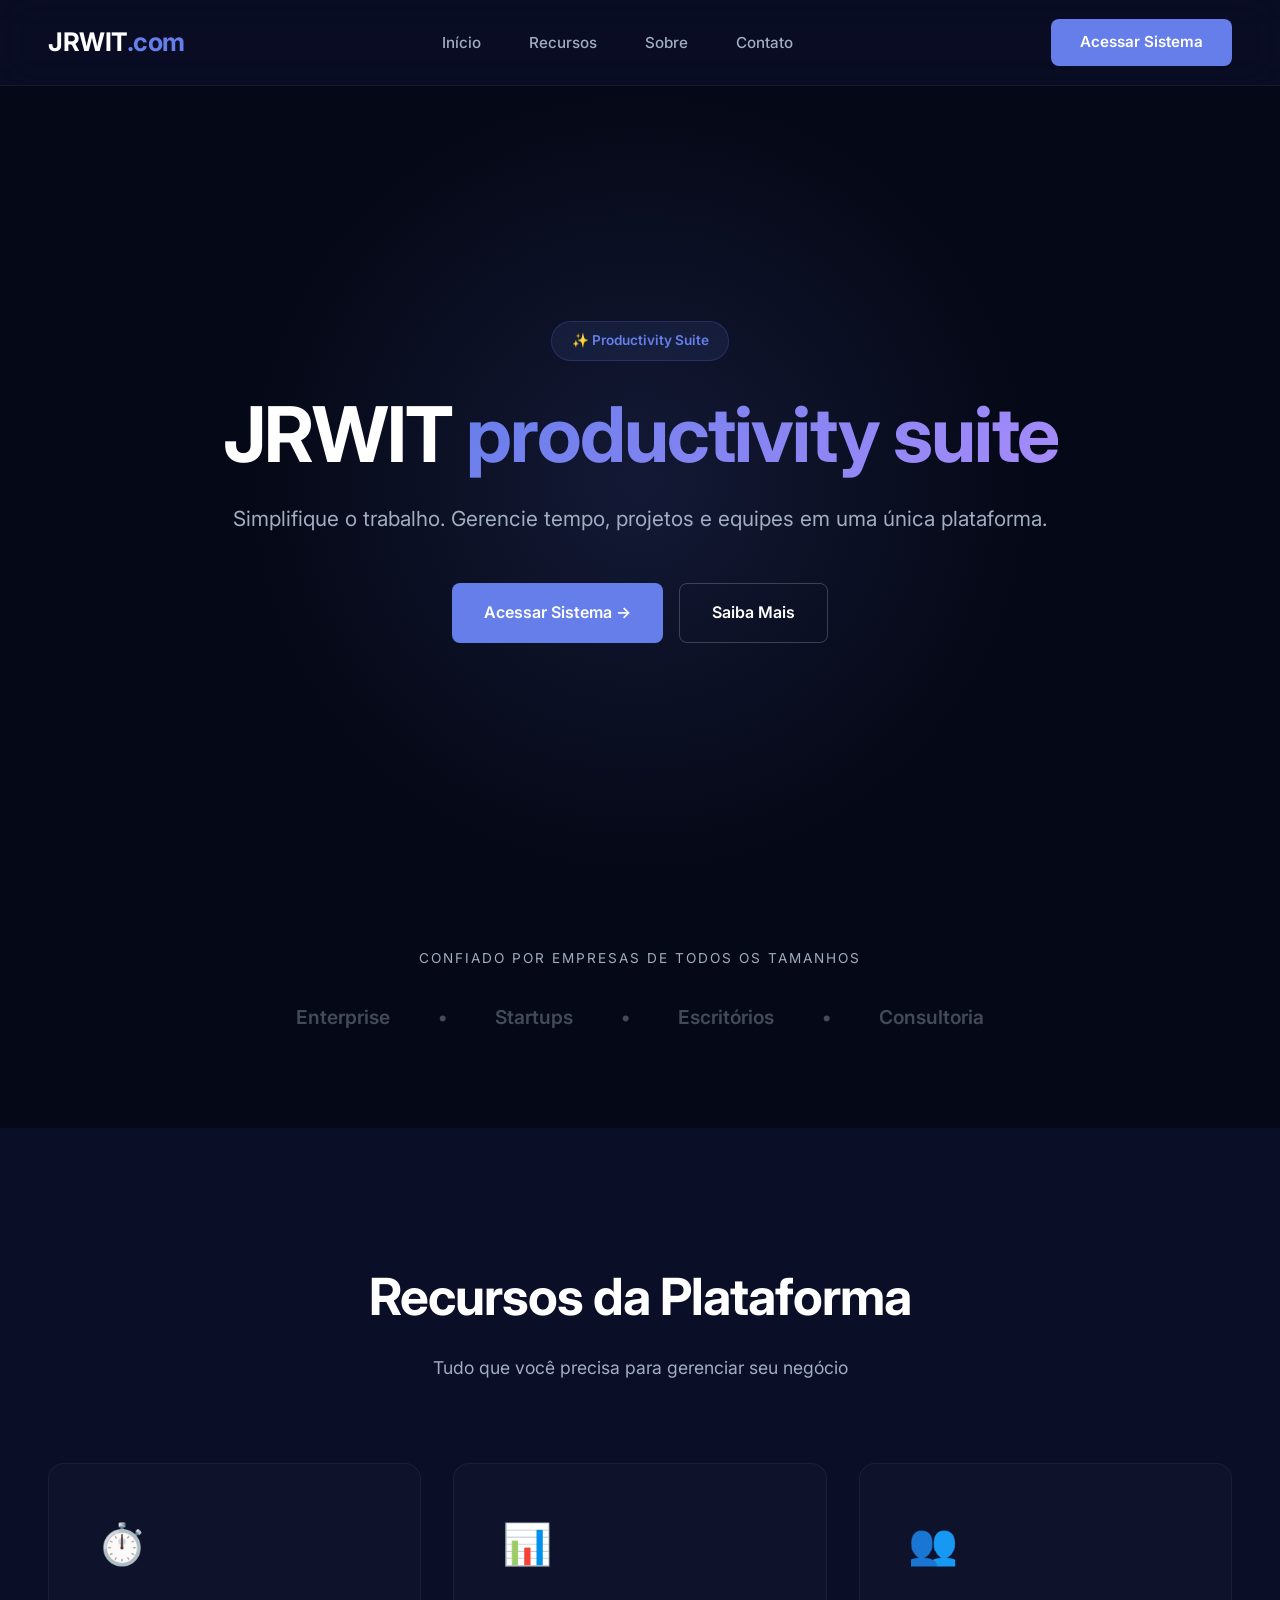
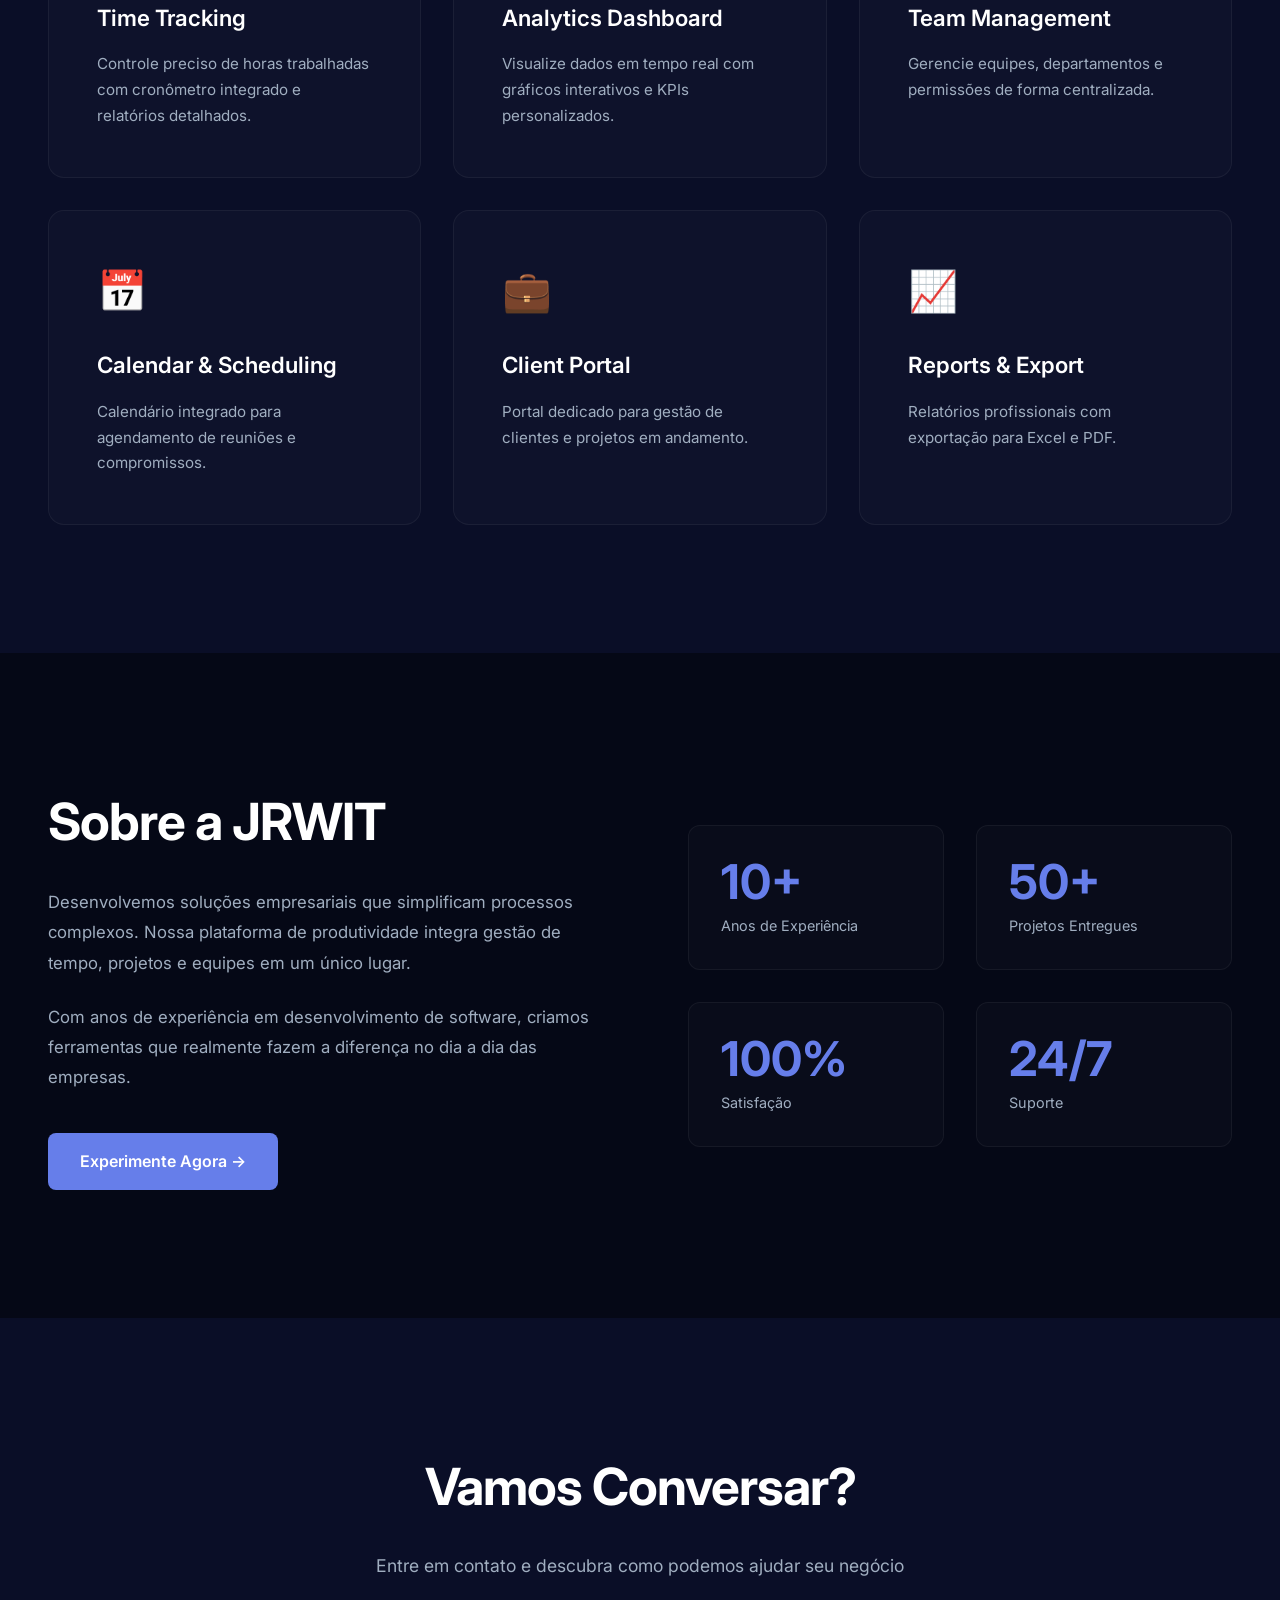
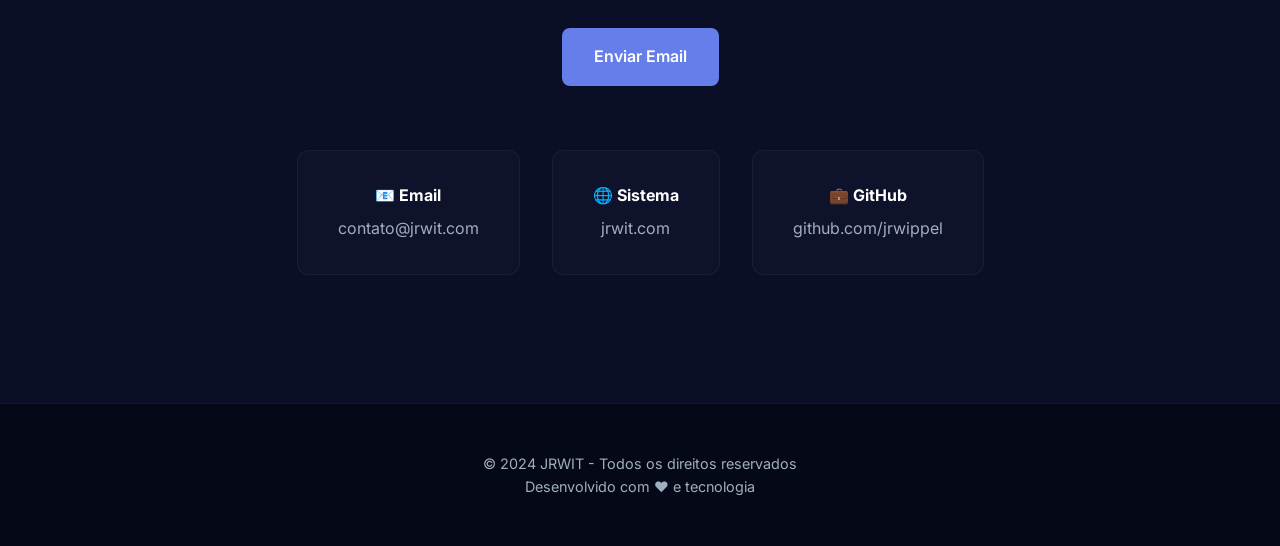
==== docs/index.html @ 10909506 "feat: Redesign landing page estilo Cake.com com dark mode - Design minimalista e moderno estilo Cake" ====
<!DOCTYPE html>
<html lang="pt-BR">
<head>
    <meta charset="UTF-8">
    <meta name="viewport" content="width=device-width, initial-scale=1.0">
    <meta name="description" content="JRWIT - Productivity Suite. Simplifique o trabalho com nossa plataforma completa.">
    <title>JRWIT - Productivity Suite</title>
    
    <!-- Favicon -->
    <link rel="icon" type="image/svg+xml" href="data:image/svg+xml,%3Csvg xmlns='http://www.w3.org/2000/svg' viewBox='0 0 100 100'%3E%3Cdefs%3E%3ClinearGradient id='grad' x1='0%25' y1='0%25' x2='100%25' y2='100%25'%3E%3Cstop offset='0%25' style='stop-color:%23667eea;stop-opacity:1' /%3E%3Cstop offset='100%25' style='stop-color:%23764ba2;stop-opacity:1' /%3E%3C/linearGradient%3E%3C/defs%3E%3Ccircle cx='50' cy='50' r='48' fill='url(%23grad)'/%3E%3Ccircle cx='50' cy='50' r='35' fill='white' opacity='0.95'/%3E%3Ccircle cx='50' cy='20' r='2' fill='%23667eea'/%3E%3Ccircle cx='80' cy='50' r='2' fill='%23667eea'/%3E%3Ccircle cx='50' cy='80' r='2' fill='%23667eea'/%3E%3Ccircle cx='20' cy='50' r='2' fill='%23667eea'/%3E%3Cline x1='50' y1='50' x2='50' y2='35' stroke='%23764ba2' stroke-width='3' stroke-linecap='round'/%3E%3Cline x1='50' y1='50' x2='65' y2='50' stroke='%23667eea' stroke-width='2.5' stroke-linecap='round'/%3E%3Ccircle cx='50' cy='50' r='4' fill='%23764ba2'/%3E%3C/svg%3E">
    
    <!-- Google Fonts -->
    <link rel="preconnect" href="https://fonts.googleapis.com">
    <link rel="preconnect" href="https://fonts.gstatic.com" crossorigin>
    <link href="https://fonts.googleapis.com/css2?family=Inter:wght@300;400;500;600;700;800&display=swap" rel="stylesheet">
    
    <style>
        * {
            margin: 0;
            padding: 0;
            box-sizing: border-box;
        }

        :root {
            --primary: #667eea;
            --secondary: #764ba2;
            --bg-dark: #0a0e27;
            --bg-darker: #050816;
            --text-primary: #ffffff;
            --text-secondary: #a0aec0;
            --accent: #667eea;
        }

        html {
            scroll-behavior: smooth;
        }

        body {
            font-family: 'Inter', -apple-system, BlinkMacSystemFont, 'Segoe UI', Roboto, sans-serif;
            background: var(--bg-dark);
            color: var(--text-primary);
            line-height: 1.6;
            overflow-x: hidden;
        }

        /* Header */
        header {
            position: fixed;
            top: 0;
            left: 0;
            right: 0;
            background: rgba(10, 14, 39, 0.8);
            backdrop-filter: blur(20px);
            border-bottom: 1px solid rgba(255, 255, 255, 0.05);
            z-index: 1000;
        }

        nav {
            max-width: 1400px;
            margin: 0 auto;
            padding: 1.2rem 3rem;
            display: flex;
            justify-content: space-between;
            align-items: center;
        }

        .logo {
            font-size: 1.6rem;
            font-weight: 700;
            color: var(--text-primary);
            letter-spacing: -0.5px;
        }

        .logo span {
            color: var(--accent);
        }

        .nav-links {
            display: flex;
            gap: 3rem;
            list-style: none;
            align-items: center;
        }

        .nav-links a {
            color: var(--text-secondary);
            text-decoration: none;
            font-weight: 500;
            font-size: 0.95rem;
            transition: color 0.3s;
        }

        .nav-links a:hover {
            color: var(--text-primary);
        }

        .cta-button {
            background: var(--accent);
            color: white;
            padding: 0.7rem 1.8rem;
            border-radius: 8px;
            text-decoration: none;
            font-weight: 600;
            font-size: 0.95rem;
            transition: all 0.3s;
        }

        .cta-button:hover {
            background: #7c8ff5;
            transform: translateY(-1px);
        }

        /* Hero */
        .hero {
            min-height: 100vh;
            display: flex;
            align-items: center;
            justify-content: center;
            background: var(--bg-darker);
            position: relative;
            overflow: hidden;
            padding: 8rem 3rem 4rem;
        }

        .hero::before {
            content: '';
            position: absolute;
            width: 100%;
            height: 100%;
            background: radial-gradient(circle at 50% 50%, rgba(102, 126, 234, 0.15) 0%, transparent 50%);
            pointer-events: none;
        }

        .hero-content {
            max-width: 900px;
            text-align: center;
            position: relative;
            z-index: 1;
        }

        .hero-badge {
            display: inline-block;
            padding: 0.5rem 1.2rem;
            background: rgba(102, 126, 234, 0.1);
            border: 1px solid rgba(102, 126, 234, 0.2);
            border-radius: 50px;
            color: var(--accent);
            font-size: 0.85rem;
            font-weight: 600;
            margin-bottom: 2rem;
            animation: fadeInUp 0.6s ease;
        }

        .hero h1 {
            font-size: clamp(2.5rem, 6vw, 5rem);
            font-weight: 700;
            margin-bottom: 1.5rem;
            line-height: 1.1;
            letter-spacing: -2px;
            animation: fadeInUp 0.6s ease 0.1s backwards;
        }

        .hero h1 .gradient-text {
            background: linear-gradient(135deg, #667eea 0%, #a78bfa 100%);
            -webkit-background-clip: text;
            -webkit-text-fill-color: transparent;
            background-clip: text;
        }

        .hero p {
            font-size: clamp(1.1rem, 2vw, 1.3rem);
            color: var(--text-secondary);
            margin-bottom: 3rem;
            line-height: 1.6;
            animation: fadeInUp 0.6s ease 0.2s backwards;
        }

        .hero-buttons {
            display: flex;
            gap: 1rem;
            justify-content: center;
            flex-wrap: wrap;
            animation: fadeInUp 0.6s ease 0.3s backwards;
        }

        .btn-primary, .btn-secondary {
            padding: 1rem 2rem;
            border-radius: 8px;
            text-decoration: none;
            font-weight: 600;
            font-size: 1rem;
            transition: all 0.3s;
            display: inline-flex;
            align-items: center;
            gap: 0.5rem;
        }

        .btn-primary {
            background: var(--accent);
            color: white;
        }

        .btn-primary:hover {
            background: #7c8ff5;
            transform: translateY(-2px);
        }

        .btn-secondary {
            background: transparent;
            color: var(--text-primary);
            border: 1px solid rgba(255, 255, 255, 0.2);
        }

        .btn-secondary:hover {
            border-color: rgba(255, 255, 255, 0.4);
            background: rgba(255, 255, 255, 0.05);
        }

        @keyframes fadeInUp {
            from {
                opacity: 0;
                transform: translateY(20px);
            }
            to {
                opacity: 1;
                transform: translateY(0);
            }
        }

        /* Trusted By */
        .trusted-by {
            padding: 3rem 3rem 6rem;
            text-align: center;
            background: var(--bg-darker);
        }

        .trusted-by p {
            color: var(--text-secondary);
            font-size: 0.85rem;
            text-transform: uppercase;
            letter-spacing: 2px;
            margin-bottom: 2rem;
        }

        .logos {
            display: flex;
            justify-content: center;
            align-items: center;
            gap: 3rem;
            flex-wrap: wrap;
            opacity: 0.4;
        }

        .logos span {
            font-size: 1.2rem;
            font-weight: 600;
            color: var(--text-secondary);
        }

        /* Services */
        .services {
            padding: 8rem 3rem;
            background: var(--bg-dark);
        }

        .container {
            max-width: 1400px;
            margin: 0 auto;
        }

        .section-title {
            text-align: center;
            margin-bottom: 5rem;
        }

        .section-title h2 {
            font-size: clamp(2rem, 4vw, 3.5rem);
            font-weight: 700;
            margin-bottom: 1rem;
            letter-spacing: -1px;
        }

        .section-title p {
            font-size: 1.1rem;
            color: var(--text-secondary);
        }

        .services-grid {
            display: grid;
            grid-template-columns: repeat(auto-fit, minmax(350px, 1fr));
            gap: 2rem;
        }

        .service-card {
            background: rgba(255, 255, 255, 0.02);
            padding: 3rem;
            border-radius: 16px;
            border: 1px solid rgba(255, 255, 255, 0.05);
            transition: all 0.3s;
        }

        .service-card:hover {
            background: rgba(255, 255, 255, 0.04);
            border-color: rgba(102, 126, 234, 0.3);
            transform: translateY(-5px);
        }

        .service-icon {
            font-size: 2.5rem;
            margin-bottom: 1.5rem;
            display: block;
        }

        .service-card h3 {
            font-size: 1.4rem;
            margin-bottom: 1rem;
            color: var(--text-primary);
            font-weight: 600;
        }

        .service-card p {
            color: var(--text-secondary);
            line-height: 1.7;
            font-size: 0.95rem;
        }

        /* About */
        .about {
            padding: 8rem 3rem;
            background: var(--bg-darker);
        }

        .about-content {
            display: grid;
            grid-template-columns: 1fr 1fr;
            gap: 6rem;
            align-items: center;
        }

        .about-text h2 {
            font-size: clamp(2rem, 4vw, 3.5rem);
            font-weight: 700;
            margin-bottom: 1.5rem;
            letter-spacing: -1px;
        }

        .about-text p {
            font-size: 1.05rem;
            color: var(--text-secondary);
            margin-bottom: 1.5rem;
            line-height: 1.8;
        }

        .stats {
            display: grid;
            grid-template-columns: repeat(2, 1fr);
            gap: 2rem;
        }

        .stat-item {
            text-align: left;
            padding: 2rem;
            background: rgba(255, 255, 255, 0.02);
            border: 1px solid rgba(255, 255, 255, 0.05);
            border-radius: 12px;
            transition: all 0.3s;
        }

        .stat-item:hover {
            background: rgba(255, 255, 255, 0.04);
            border-color: rgba(102, 126, 234, 0.3);
        }

        .stat-number {
            font-size: 3rem;
            font-weight: 700;
            color: var(--accent);
            line-height: 1;
        }

        .stat-label {
            color: var(--text-secondary);
            font-size: 0.9rem;
            margin-top: 0.5rem;
        }

        /* Contact */
        .contact {
            padding: 8rem 3rem;
            background: var(--bg-dark);
            text-align: center;
        }

        .contact h2 {
            font-size: clamp(2rem, 4vw, 3.5rem);
            font-weight: 700;
            margin-bottom: 1.5rem;
            letter-spacing: -1px;
        }

        .contact p {
            font-size: 1.1rem;
            color: var(--text-secondary);
            margin-bottom: 3rem;
        }

        .contact-info {
            display: flex;
            gap: 2rem;
            justify-content: center;
            flex-wrap: wrap;
            margin-top: 4rem;
        }

        .contact-item {
            background: rgba(255, 255, 255, 0.02);
            padding: 2rem 2.5rem;
            border-radius: 12px;
            border: 1px solid rgba(255, 255, 255, 0.05);
            transition: all 0.3s;
        }

        .contact-item:hover {
            background: rgba(255, 255, 255, 0.04);
            border-color: rgba(102, 126, 234, 0.3);
            transform: translateY(-3px);
        }

        .contact-item strong {
            display: block;
            margin-bottom: 0.5rem;
            color: var(--text-primary);
        }

        .contact-item a {
            color: var(--text-secondary);
            text-decoration: none;
            transition: color 0.3s;
        }

        .contact-item a:hover {
            color: var(--accent);
        }

        /* Footer */
        footer {
            background: var(--bg-darker);
            color: var(--text-secondary);
            padding: 3rem;
            text-align: center;
            border-top: 1px solid rgba(255, 255, 255, 0.05);
        }

        footer p {
            font-size: 0.9rem;
        }

        /* Mobile Menu */
        .mobile-menu-btn {
            display: none;
            background: none;
            border: none;
            font-size: 1.5rem;
            cursor: pointer;
            color: var(--text-primary);
        }

        @media (max-width: 768px) {
            nav {
                padding: 1rem 1.5rem;
            }

            .nav-links {
                display: none;
                position: absolute;
                top: 100%;
                left: 0;
                right: 0;
                background: var(--bg-dark);
                flex-direction: column;
                padding: 2rem;
                border-bottom: 1px solid rgba(255, 255, 255, 0.05);
            }

            .nav-links.active {
                display: flex;
            }

            .mobile-menu-btn {
                display: block;
            }

            .hero {
                padding: 6rem 1.5rem 3rem;
            }

            .hero-buttons {
                flex-direction: column;
                align-items: stretch;
            }

            .about-content {
                grid-template-columns: 1fr;
                gap: 3rem;
            }

            .services-grid {
                grid-template-columns: 1fr;
            }
        }
    </style>
</head>
<body>
    <!-- Header -->
    <header>
        <nav>
            <div class="logo">JRWIT<span>.com</span></div>
            <ul class="nav-links" id="navLinks">
                <li><a href="#home">Início</a></li>
                <li><a href="#services">Recursos</a></li>
                <li><a href="#about">Sobre</a></li>
                <li><a href="#contact">Contato</a></li>
            </ul>
            <a href="https://jrwit.com" target="_blank" class="cta-button">Acessar Sistema</a>
            <button class="mobile-menu-btn" onclick="toggleMenu()">☰</button>
        </nav>
    </header>

    <!-- Hero -->
    <section class="hero" id="home">
        <div class="hero-content">
            <div class="hero-badge">✨ Productivity Suite</div>
            <h1>JRWIT <span class="gradient-text">productivity suite</span></h1>
            <p>Simplifique o trabalho. Gerencie tempo, projetos e equipes em uma única plataforma.</p>
            <div class="hero-buttons">
                <a href="https://jrwit.com" target="_blank" class="btn-primary">
                    Acessar Sistema →
                </a>
                <a href="#services" class="btn-secondary">Saiba Mais</a>
            </div>
        </div>
    </section>

    <!-- Trusted By -->
    <section class="trusted-by">
        <p>Confiado por empresas de todos os tamanhos</p>
        <div class="logos">
            <span>Enterprise</span>
            <span>•</span>
            <span>Startups</span>
            <span>•</span>
            <span>Escritórios</span>
            <span>•</span>
            <span>Consultoria</span>
        </div>
    </section>

    <!-- Services -->
    <section class="services" id="services">
        <div class="container">
            <div class="section-title">
                <h2>Recursos da Plataforma</h2>
                <p>Tudo que você precisa para gerenciar seu negócio</p>
            </div>
            <div class="services-grid">
                <div class="service-card">
                    <div class="service-icon">⏱️</div>
                    <h3>Time Tracking</h3>
                    <p>Controle preciso de horas trabalhadas com cronômetro integrado e relatórios detalhados.</p>
                </div>
                <div class="service-card">
                    <div class="service-icon">📊</div>
                    <h3>Analytics Dashboard</h3>
                    <p>Visualize dados em tempo real com gráficos interativos e KPIs personalizados.</p>
                </div>
                <div class="service-card">
                    <div class="service-icon">👥</div>
                    <h3>Team Management</h3>
                    <p>Gerencie equipes, departamentos e permissões de forma centralizada.</p>
                </div>
                <div class="service-card">
                    <div class="service-icon">📅</div>
                    <h3>Calendar & Scheduling</h3>
                    <p>Calendário integrado para agendamento de reuniões e compromissos.</p>
                </div>
                <div class="service-card">
                    <div class="service-icon">💼</div>
                    <h3>Client Portal</h3>
                    <p>Portal dedicado para gestão de clientes e projetos em andamento.</p>
                </div>
                <div class="service-card">
                    <div class="service-icon">📈</div>
                    <h3>Reports & Export</h3>
                    <p>Relatórios profissionais com exportação para Excel e PDF.</p>
                </div>
            </div>
        </div>
    </section>

    <!-- About -->
    <section class="about" id="about">
        <div class="container">
            <div class="about-content">
                <div class="about-text">
                    <h2>Sobre a JRWIT</h2>
                    <p>Desenvolvemos soluções empresariais que simplificam processos complexos. Nossa plataforma de produtividade integra gestão de tempo, projetos e equipes em um único lugar.</p>
                    <p>Com anos de experiência em desenvolvimento de software, criamos ferramentas que realmente fazem a diferença no dia a dia das empresas.</p>
                    <a href="https://jrwit.com" target="_blank" class="btn-primary" style="display: inline-block; margin-top: 1rem;">
                        Experimente Agora →
                    </a>
                </div>
                <div class="stats">
                    <div class="stat-item">
                        <div class="stat-number">10+</div>
                        <div class="stat-label">Anos de Experiência</div>
                    </div>
                    <div class="stat-item">
                        <div class="stat-number">50+</div>
                        <div class="stat-label">Projetos Entregues</div>
                    </div>
                    <div class="stat-item">
                        <div class="stat-number">100%</div>
                        <div class="stat-label">Satisfação</div>
                    </div>
                    <div class="stat-item">
                        <div class="stat-number">24/7</div>
                        <div class="stat-label">Suporte</div>
                    </div>
                </div>
            </div>
        </div>
    </section>

    <!-- Contact -->
    <section class="contact" id="contact">
        <div class="container">
            <h2>Vamos Conversar?</h2>
            <p>Entre em contato e descubra como podemos ajudar seu negócio</p>
            <a href="mailto:contato@jrwit.com" class="btn-primary">Enviar Email</a>
            <div class="contact-info">
                <div class="contact-item">
                    <strong>📧 Email</strong>
                    <a href="mailto:contato@jrwit.com">contato@jrwit.com</a>
                </div>
                <div class="contact-item">
                    <strong>🌐 Sistema</strong>
                    <a href="https://jrwit.com" target="_blank">jrwit.com</a>
                </div>
                <div class="contact-item">
                    <strong>💼 GitHub</strong>
                    <a href="https://github.com/jrwippel" target="_blank">github.com/jrwippel</a>
                </div>
            </div>
        </div>
    </section>

    <!-- Footer -->
    <footer>
        <div class="container">
            <p>&copy; 2024 JRWIT - Todos os direitos reservados</p>
            <p>Desenvolvido com ❤️ e tecnologia</p>
        </div>
    </footer>

    <script>
        function toggleMenu() {
            const navLinks = document.getElementById('navLinks');
            navLinks.classList.toggle('active');
        }

        // Close mobile menu when clicking on a link
        document.querySelectorAll('.nav-links a').forEach(link => {
            link.addEventListener('click', () => {
                document.getElementById('navLinks').classList.remove('active');
            });
        });
    </script>
</body>
</html>
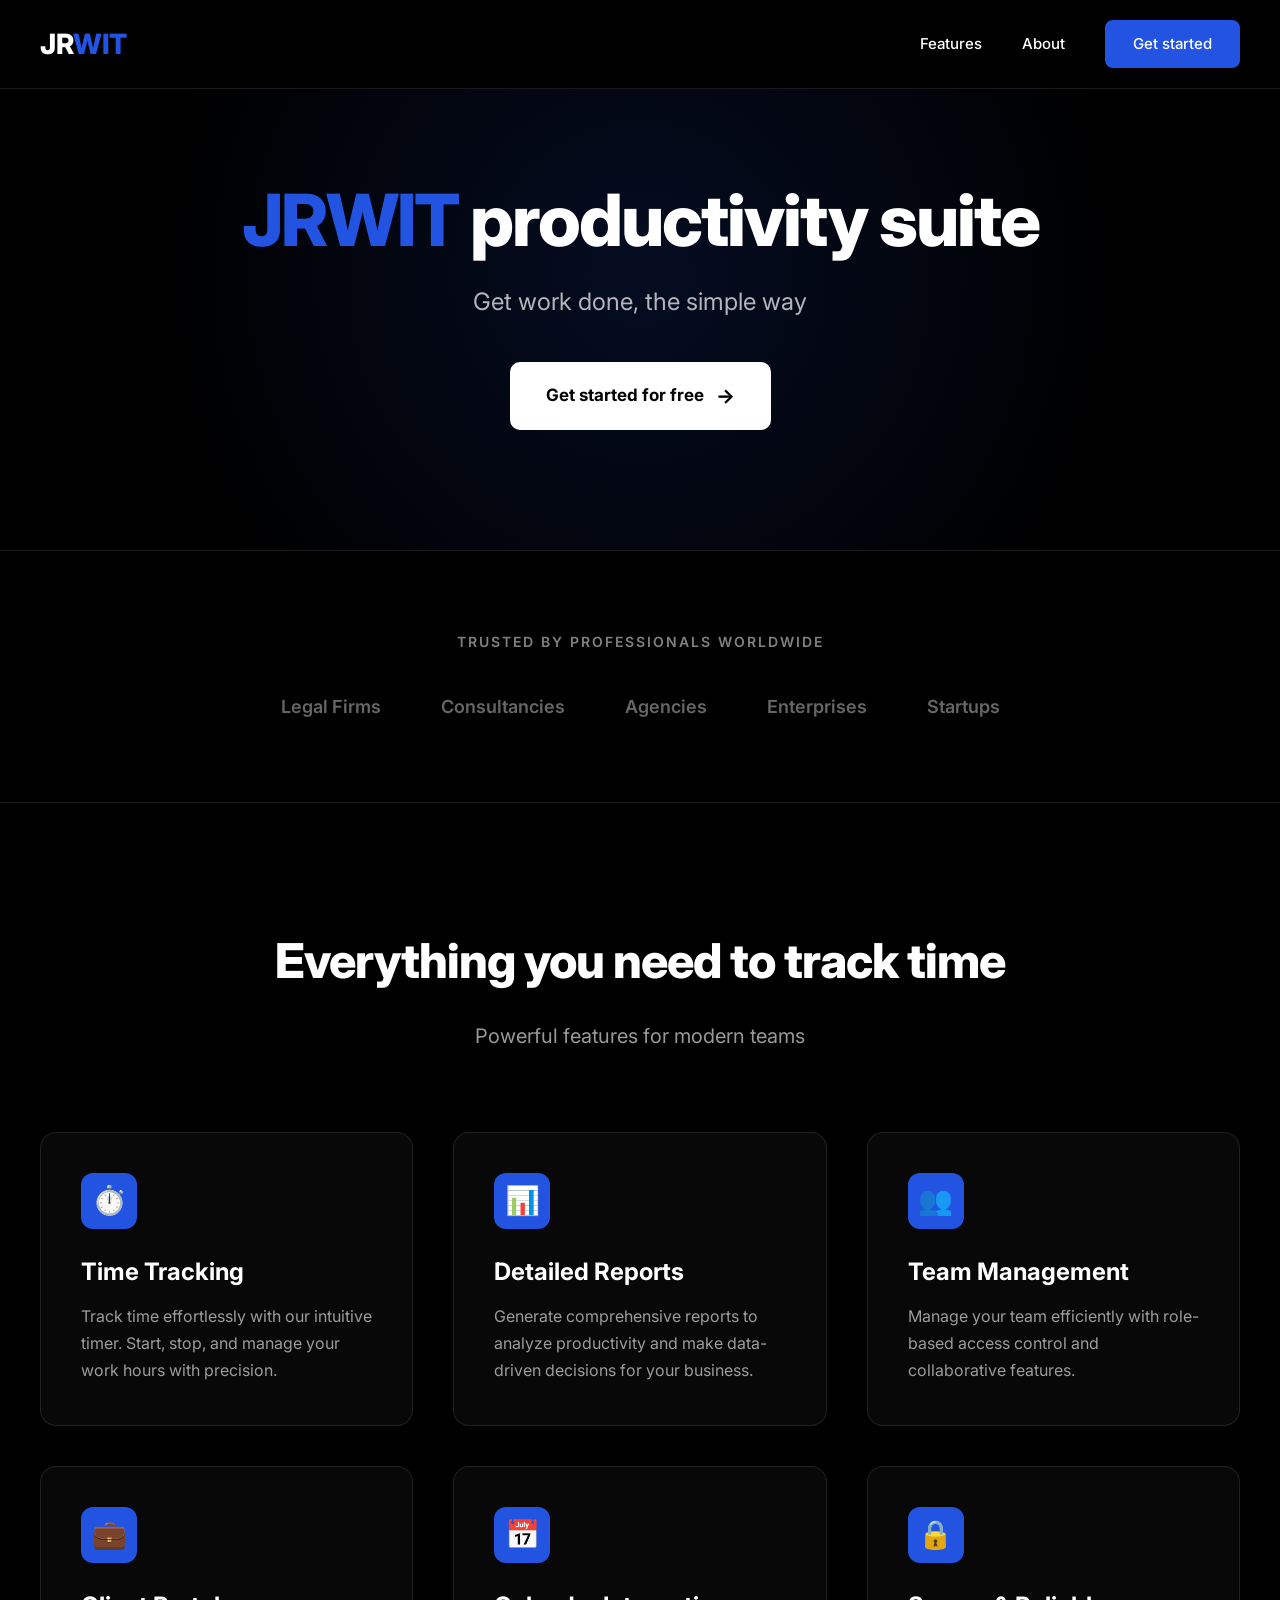
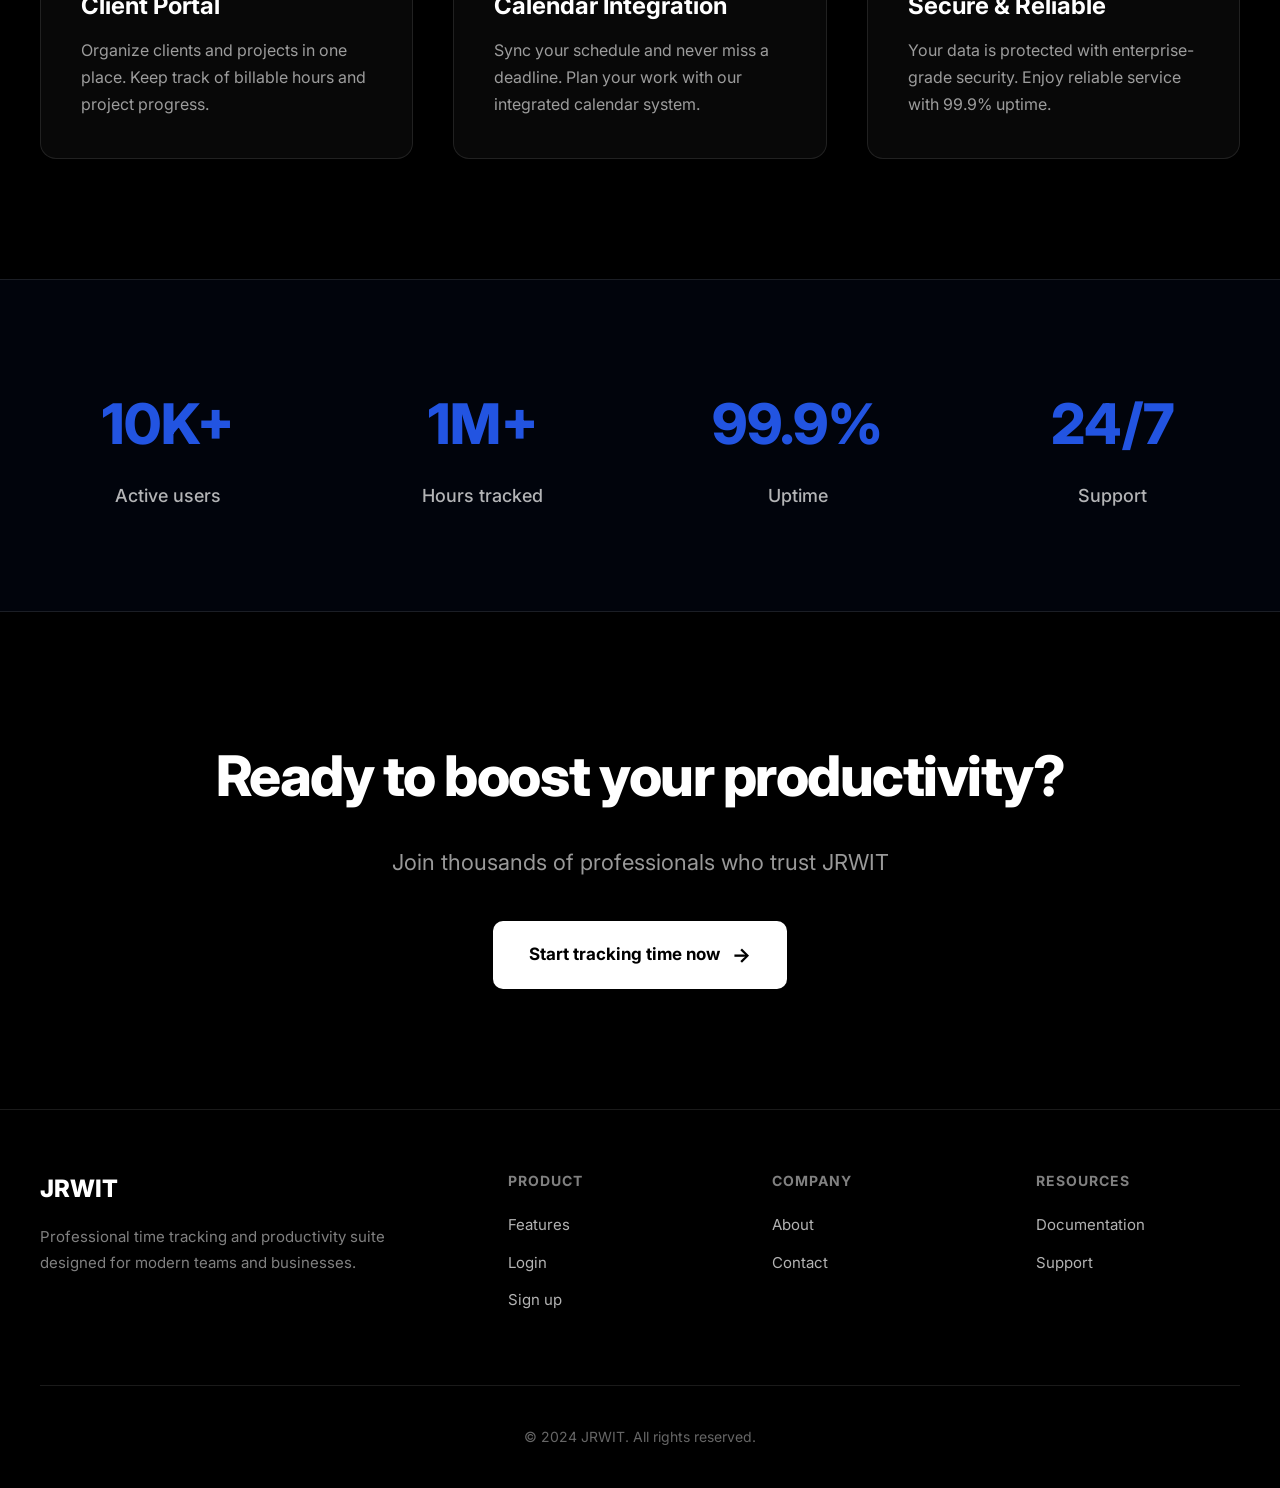
==== commit 43e9cf47: "Site" ====
--- a/docs/index.html
+++ b/docs/index.html
@@ -3,17 +3,8 @@
 <head>
     <meta charset="UTF-8">
     <meta name="viewport" content="width=device-width, initial-scale=1.0">
-    <meta name="description" content="JRWIT - Productivity Suite. Simplifique o trabalho com nossa plataforma completa.">
-    <title>JRWIT - Productivity Suite</title>
-    
-    <!-- Favicon -->
-    <link rel="icon" type="image/svg+xml" href="data:image/svg+xml,%3Csvg xmlns='http://www.w3.org/2000/svg' viewBox='0 0 100 100'%3E%3Cdefs%3E%3ClinearGradient id='grad' x1='0%25' y1='0%25' x2='100%25' y2='100%25'%3E%3Cstop offset='0%25' style='stop-color:%23667eea;stop-opacity:1' /%3E%3Cstop offset='100%25' style='stop-color:%23764ba2;stop-opacity:1' /%3E%3C/linearGradient%3E%3C/defs%3E%3Ccircle cx='50' cy='50' r='48' fill='url(%23grad)'/%3E%3Ccircle cx='50' cy='50' r='35' fill='white' opacity='0.95'/%3E%3Ccircle cx='50' cy='20' r='2' fill='%23667eea'/%3E%3Ccircle cx='80' cy='50' r='2' fill='%23667eea'/%3E%3Ccircle cx='50' cy='80' r='2' fill='%23667eea'/%3E%3Ccircle cx='20' cy='50' r='2' fill='%23667eea'/%3E%3Cline x1='50' y1='50' x2='50' y2='35' stroke='%23764ba2' stroke-width='3' stroke-linecap='round'/%3E%3Cline x1='50' y1='50' x2='65' y2='50' stroke='%23667eea' stroke-width='2.5' stroke-linecap='round'/%3E%3Ccircle cx='50' cy='50' r='4' fill='%23764ba2'/%3E%3C/svg%3E">
-    
-    <!-- Google Fonts -->
-    <link rel="preconnect" href="https://fonts.googleapis.com">
-    <link rel="preconnect" href="https://fonts.gstatic.com" crossorigin>
-    <link href="https://fonts.googleapis.com/css2?family=Inter:wght@300;400;500;600;700;800&display=swap" rel="stylesheet">
-    
+    <title>JRWIT - Time Tracking & Productivity Suite</title>
+    <link href="https://fonts.googleapis.com/css2?family=Inter:wght@400;500;600;700;800&display=swap" rel="stylesheet">
     <style>
         * {
             margin: 0;
@@ -21,24 +12,10 @@
             box-sizing: border-box;
         }
 
-        :root {
-            --primary: #667eea;
-            --secondary: #764ba2;
-            --bg-dark: #0a0e27;
-            --bg-darker: #050816;
-            --text-primary: #ffffff;
-            --text-secondary: #a0aec0;
-            --accent: #667eea;
-        }
-
-        html {
-            scroll-behavior: smooth;
-        }
-
         body {
-            font-family: 'Inter', -apple-system, BlinkMacSystemFont, 'Segoe UI', Roboto, sans-serif;
-            background: var(--bg-dark);
-            color: var(--text-primary);
+            font-family: 'Inter', -apple-system, BlinkMacSystemFont, 'Segoe UI', sans-serif;
+            background: #000000;
+            color: #ffffff;
             line-height: 1.6;
             overflow-x: hidden;
         }
@@ -49,631 +26,524 @@
             top: 0;
             left: 0;
             right: 0;
-            background: rgba(10, 14, 39, 0.8);
-            backdrop-filter: blur(20px);
-            border-bottom: 1px solid rgba(255, 255, 255, 0.05);
             z-index: 1000;
+            background: rgba(0, 0, 0, 0.95);
+            backdrop-filter: blur(10px);
+            border-bottom: 1px solid rgba(255, 255, 255, 0.1);
         }
 
         nav {
             max-width: 1400px;
             margin: 0 auto;
-            padding: 1.2rem 3rem;
+            padding: 20px 40px;
             display: flex;
             justify-content: space-between;
             align-items: center;
         }
 
         .logo {
-            font-size: 1.6rem;
-            font-weight: 700;
-            color: var(--text-primary);
+            font-size: 28px;
+            font-weight: 800;
+            color: #ffffff;
+            text-decoration: none;
             letter-spacing: -0.5px;
         }
 
         .logo span {
-            color: var(--accent);
+            color: #2254E1;
         }
 
         .nav-links {
             display: flex;
-            gap: 3rem;
-            list-style: none;
+            gap: 40px;
             align-items: center;
         }
 
         .nav-links a {
-            color: var(--text-secondary);
+            color: #ffffff;
             text-decoration: none;
+            font-size: 15px;
             font-weight: 500;
-            font-size: 0.95rem;
             transition: color 0.3s;
         }
 
         .nav-links a:hover {
-            color: var(--text-primary);
-        }
-
-        .cta-button {
-            background: var(--accent);
-            color: white;
-            padding: 0.7rem 1.8rem;
+            color: #2254E1;
+        }
+
+        .btn-primary {
+            background: #2254E1;
+            color: #ffffff;
+            padding: 12px 28px;
             border-radius: 8px;
             text-decoration: none;
             font-weight: 600;
-            font-size: 0.95rem;
+            font-size: 15px;
             transition: all 0.3s;
-        }
-
-        .cta-button:hover {
-            background: #7c8ff5;
-            transform: translateY(-1px);
-        }
-
-        /* Hero */
+            border: none;
+            cursor: pointer;
+        }
+
+        .btn-primary:hover {
+            background: #1a42b8;
+            transform: translateY(-2px);
+            box-shadow: 0 8px 20px rgba(34, 84, 225, 0.3);
+        }
+
+        /* Hero Section */
         .hero {
-            min-height: 100vh;
+            padding: 180px 40px 120px;
+            text-align: center;
+            position: relative;
+            overflow: hidden;
+        }
+
+        .hero::before {
+            content: '';
+            position: absolute;
+            top: 0;
+            left: 50%;
+            transform: translateX(-50%);
+            width: 100%;
+            height: 100%;
+            background: radial-gradient(circle at center, rgba(34, 84, 225, 0.15) 0%, transparent 70%);
+            pointer-events: none;
+        }
+
+        .hero-content {
+            max-width: 900px;
+            margin: 0 auto;
+            position: relative;
+            z-index: 1;
+        }
+
+        .hero h1 {
+            font-size: 72px;
+            font-weight: 800;
+            line-height: 1.1;
+            margin-bottom: 24px;
+            letter-spacing: -2px;
+        }
+
+        .hero h1 .highlight {
+            color: #2254E1;
+        }
+
+        .hero p {
+            font-size: 24px;
+            color: rgba(255, 255, 255, 0.7);
+            margin-bottom: 40px;
+            font-weight: 400;
+        }
+
+        .hero-cta {
+            display: inline-flex;
+            align-items: center;
+            gap: 12px;
+            background: #ffffff;
+            color: #000000;
+            padding: 18px 36px;
+            border-radius: 10px;
+            text-decoration: none;
+            font-weight: 700;
+            font-size: 17px;
+            transition: all 0.3s;
+        }
+
+        .hero-cta:hover {
+            transform: translateY(-3px);
+            box-shadow: 0 12px 30px rgba(255, 255, 255, 0.2);
+        }
+
+        .hero-cta::after {
+            content: '→';
+            font-size: 20px;
+        }
+
+        /* Trusted By Section */
+        .trusted {
+            padding: 80px 40px;
+            text-align: center;
+            border-top: 1px solid rgba(255, 255, 255, 0.1);
+            border-bottom: 1px solid rgba(255, 255, 255, 0.1);
+        }
+
+        .trusted p {
+            font-size: 14px;
+            text-transform: uppercase;
+            letter-spacing: 2px;
+            color: rgba(255, 255, 255, 0.5);
+            margin-bottom: 40px;
+            font-weight: 600;
+        }
+
+        .trusted-logos {
+            display: flex;
+            justify-content: center;
+            align-items: center;
+            gap: 60px;
+            flex-wrap: wrap;
+            max-width: 1200px;
+            margin: 0 auto;
+        }
+
+        .trusted-logos span {
+            font-size: 18px;
+            font-weight: 600;
+            color: rgba(255, 255, 255, 0.4);
+            transition: color 0.3s;
+        }
+
+        .trusted-logos span:hover {
+            color: rgba(255, 255, 255, 0.8);
+        }
+
+        /* Features Section */
+        .features {
+            padding: 120px 40px;
+            max-width: 1400px;
+            margin: 0 auto;
+        }
+
+        .features-header {
+            text-align: center;
+            margin-bottom: 80px;
+        }
+
+        .features-header h2 {
+            font-size: 48px;
+            font-weight: 800;
+            margin-bottom: 20px;
+            letter-spacing: -1px;
+        }
+
+        .features-header p {
+            font-size: 20px;
+            color: rgba(255, 255, 255, 0.6);
+        }
+
+        .features-grid {
+            display: grid;
+            grid-template-columns: repeat(auto-fit, minmax(350px, 1fr));
+            gap: 40px;
+        }
+
+        .feature-card {
+            background: rgba(255, 255, 255, 0.03);
+            border: 1px solid rgba(255, 255, 255, 0.1);
+            border-radius: 16px;
+            padding: 40px;
+            transition: all 0.3s;
+        }
+
+        .feature-card:hover {
+            background: rgba(255, 255, 255, 0.05);
+            border-color: rgba(34, 84, 225, 0.5);
+            transform: translateY(-5px);
+        }
+
+        .feature-icon {
+            width: 56px;
+            height: 56px;
+            background: #2254E1;
+            border-radius: 12px;
             display: flex;
             align-items: center;
             justify-content: center;
-            background: var(--bg-darker);
-            position: relative;
-            overflow: hidden;
-            padding: 8rem 3rem 4rem;
-        }
-
-        .hero::before {
-            content: '';
-            position: absolute;
-            width: 100%;
-            height: 100%;
-            background: radial-gradient(circle at 50% 50%, rgba(102, 126, 234, 0.15) 0%, transparent 50%);
-            pointer-events: none;
-        }
-
-        .hero-content {
-            max-width: 900px;
+            font-size: 28px;
+            margin-bottom: 24px;
+        }
+
+        .feature-card h3 {
+            font-size: 24px;
+            font-weight: 700;
+            margin-bottom: 12px;
+        }
+
+        .feature-card p {
+            color: rgba(255, 255, 255, 0.6);
+            font-size: 16px;
+            line-height: 1.7;
+        }
+
+        /* Stats Section */
+        .stats {
+            padding: 100px 40px;
+            background: rgba(34, 84, 225, 0.05);
+            border-top: 1px solid rgba(255, 255, 255, 0.1);
+            border-bottom: 1px solid rgba(255, 255, 255, 0.1);
+        }
+
+        .stats-grid {
+            max-width: 1200px;
+            margin: 0 auto;
+            display: grid;
+            grid-template-columns: repeat(auto-fit, minmax(250px, 1fr));
+            gap: 60px;
             text-align: center;
-            position: relative;
-            z-index: 1;
-        }
-
-        .hero-badge {
-            display: inline-block;
-            padding: 0.5rem 1.2rem;
-            background: rgba(102, 126, 234, 0.1);
-            border: 1px solid rgba(102, 126, 234, 0.2);
-            border-radius: 50px;
-            color: var(--accent);
-            font-size: 0.85rem;
-            font-weight: 600;
-            margin-bottom: 2rem;
-            animation: fadeInUp 0.6s ease;
-        }
-
-        .hero h1 {
-            font-size: clamp(2.5rem, 6vw, 5rem);
-            font-weight: 700;
-            margin-bottom: 1.5rem;
-            line-height: 1.1;
-            letter-spacing: -2px;
-            animation: fadeInUp 0.6s ease 0.1s backwards;
-        }
-
-        .hero h1 .gradient-text {
-            background: linear-gradient(135deg, #667eea 0%, #a78bfa 100%);
-            -webkit-background-clip: text;
-            -webkit-text-fill-color: transparent;
-            background-clip: text;
-        }
-
-        .hero p {
-            font-size: clamp(1.1rem, 2vw, 1.3rem);
-            color: var(--text-secondary);
-            margin-bottom: 3rem;
-            line-height: 1.6;
-            animation: fadeInUp 0.6s ease 0.2s backwards;
-        }
-
-        .hero-buttons {
-            display: flex;
-            gap: 1rem;
-            justify-content: center;
-            flex-wrap: wrap;
-            animation: fadeInUp 0.6s ease 0.3s backwards;
-        }
-
-        .btn-primary, .btn-secondary {
-            padding: 1rem 2rem;
-            border-radius: 8px;
-            text-decoration: none;
-            font-weight: 600;
-            font-size: 1rem;
-            transition: all 0.3s;
-            display: inline-flex;
-            align-items: center;
-            gap: 0.5rem;
-        }
-
-        .btn-primary {
-            background: var(--accent);
-            color: white;
-        }
-
-        .btn-primary:hover {
-            background: #7c8ff5;
-            transform: translateY(-2px);
-        }
-
-        .btn-secondary {
-            background: transparent;
-            color: var(--text-primary);
-            border: 1px solid rgba(255, 255, 255, 0.2);
-        }
-
-        .btn-secondary:hover {
-            border-color: rgba(255, 255, 255, 0.4);
-            background: rgba(255, 255, 255, 0.05);
-        }
-
-        @keyframes fadeInUp {
-            from {
-                opacity: 0;
-                transform: translateY(20px);
-            }
-            to {
-                opacity: 1;
-                transform: translateY(0);
-            }
-        }
-
-        /* Trusted By */
-        .trusted-by {
-            padding: 3rem 3rem 6rem;
+        }
+
+        .stat-item h3 {
+            font-size: 56px;
+            font-weight: 800;
+            color: #2254E1;
+            margin-bottom: 12px;
+        }
+
+        .stat-item p {
+            font-size: 18px;
+            color: rgba(255, 255, 255, 0.7);
+            font-weight: 500;
+        }
+
+        /* CTA Section */
+        .cta-section {
+            padding: 120px 40px;
             text-align: center;
-            background: var(--bg-darker);
-        }
-
-        .trusted-by p {
-            color: var(--text-secondary);
-            font-size: 0.85rem;
-            text-transform: uppercase;
-            letter-spacing: 2px;
-            margin-bottom: 2rem;
-        }
-
-        .logos {
-            display: flex;
-            justify-content: center;
-            align-items: center;
-            gap: 3rem;
-            flex-wrap: wrap;
-            opacity: 0.4;
-        }
-
-        .logos span {
-            font-size: 1.2rem;
-            font-weight: 600;
-            color: var(--text-secondary);
-        }
-
-        /* Services */
-        .services {
-            padding: 8rem 3rem;
-            background: var(--bg-dark);
-        }
-
-        .container {
-            max-width: 1400px;
-            margin: 0 auto;
-        }
-
-        .section-title {
-            text-align: center;
-            margin-bottom: 5rem;
-        }
-
-        .section-title h2 {
-            font-size: clamp(2rem, 4vw, 3.5rem);
-            font-weight: 700;
-            margin-bottom: 1rem;
-            letter-spacing: -1px;
-        }
-
-        .section-title p {
-            font-size: 1.1rem;
-            color: var(--text-secondary);
-        }
-
-        .services-grid {
-            display: grid;
-            grid-template-columns: repeat(auto-fit, minmax(350px, 1fr));
-            gap: 2rem;
-        }
-
-        .service-card {
-            background: rgba(255, 255, 255, 0.02);
-            padding: 3rem;
-            border-radius: 16px;
-            border: 1px solid rgba(255, 255, 255, 0.05);
-            transition: all 0.3s;
-        }
-
-        .service-card:hover {
-            background: rgba(255, 255, 255, 0.04);
-            border-color: rgba(102, 126, 234, 0.3);
-            transform: translateY(-5px);
-        }
-
-        .service-icon {
-            font-size: 2.5rem;
-            margin-bottom: 1.5rem;
-            display: block;
-        }
-
-        .service-card h3 {
-            font-size: 1.4rem;
-            margin-bottom: 1rem;
-            color: var(--text-primary);
-            font-weight: 600;
-        }
-
-        .service-card p {
-            color: var(--text-secondary);
-            line-height: 1.7;
-            font-size: 0.95rem;
-        }
-
-        /* About */
-        .about {
-            padding: 8rem 3rem;
-            background: var(--bg-darker);
-        }
-
-        .about-content {
-            display: grid;
-            grid-template-columns: 1fr 1fr;
-            gap: 6rem;
-            align-items: center;
-        }
-
-        .about-text h2 {
-            font-size: clamp(2rem, 4vw, 3.5rem);
-            font-weight: 700;
-            margin-bottom: 1.5rem;
-            letter-spacing: -1px;
-        }
-
-        .about-text p {
-            font-size: 1.05rem;
-            color: var(--text-secondary);
-            margin-bottom: 1.5rem;
-            line-height: 1.8;
-        }
-
-        .stats {
-            display: grid;
-            grid-template-columns: repeat(2, 1fr);
-            gap: 2rem;
-        }
-
-        .stat-item {
-            text-align: left;
-            padding: 2rem;
-            background: rgba(255, 255, 255, 0.02);
-            border: 1px solid rgba(255, 255, 255, 0.05);
-            border-radius: 12px;
-            transition: all 0.3s;
-        }
-
-        .stat-item:hover {
-            background: rgba(255, 255, 255, 0.04);
-            border-color: rgba(102, 126, 234, 0.3);
-        }
-
-        .stat-number {
-            font-size: 3rem;
-            font-weight: 700;
-            color: var(--accent);
-            line-height: 1;
-        }
-
-        .stat-label {
-            color: var(--text-secondary);
-            font-size: 0.9rem;
-            margin-top: 0.5rem;
-        }
-
-        /* Contact */
-        .contact {
-            padding: 8rem 3rem;
-            background: var(--bg-dark);
-            text-align: center;
-        }
-
-        .contact h2 {
-            font-size: clamp(2rem, 4vw, 3.5rem);
-            font-weight: 700;
-            margin-bottom: 1.5rem;
-            letter-spacing: -1px;
-        }
-
-        .contact p {
-            font-size: 1.1rem;
-            color: var(--text-secondary);
-            margin-bottom: 3rem;
-        }
-
-        .contact-info {
-            display: flex;
-            gap: 2rem;
-            justify-content: center;
-            flex-wrap: wrap;
-            margin-top: 4rem;
-        }
-
-        .contact-item {
-            background: rgba(255, 255, 255, 0.02);
-            padding: 2rem 2.5rem;
-            border-radius: 12px;
-            border: 1px solid rgba(255, 255, 255, 0.05);
-            transition: all 0.3s;
-        }
-
-        .contact-item:hover {
-            background: rgba(255, 255, 255, 0.04);
-            border-color: rgba(102, 126, 234, 0.3);
-            transform: translateY(-3px);
-        }
-
-        .contact-item strong {
-            display: block;
-            margin-bottom: 0.5rem;
-            color: var(--text-primary);
-        }
-
-        .contact-item a {
-            color: var(--text-secondary);
-            text-decoration: none;
-            transition: color 0.3s;
-        }
-
-        .contact-item a:hover {
-            color: var(--accent);
+        }
+
+        .cta-section h2 {
+            font-size: 56px;
+            font-weight: 800;
+            margin-bottom: 24px;
+            letter-spacing: -1.5px;
+        }
+
+        .cta-section p {
+            font-size: 22px;
+            color: rgba(255, 255, 255, 0.6);
+            margin-bottom: 40px;
         }
 
         /* Footer */
         footer {
-            background: var(--bg-darker);
-            color: var(--text-secondary);
-            padding: 3rem;
+            padding: 60px 40px 40px;
+            border-top: 1px solid rgba(255, 255, 255, 0.1);
+        }
+
+        .footer-content {
+            max-width: 1400px;
+            margin: 0 auto;
+            display: grid;
+            grid-template-columns: 2fr 1fr 1fr 1fr;
+            gap: 60px;
+            margin-bottom: 60px;
+        }
+
+        .footer-brand h3 {
+            font-size: 24px;
+            font-weight: 800;
+            margin-bottom: 16px;
+        }
+
+        .footer-brand p {
+            color: rgba(255, 255, 255, 0.5);
+            font-size: 15px;
+            line-height: 1.7;
+        }
+
+        .footer-links h4 {
+            font-size: 14px;
+            font-weight: 700;
+            text-transform: uppercase;
+            letter-spacing: 1px;
+            margin-bottom: 20px;
+            color: rgba(255, 255, 255, 0.5);
+        }
+
+        .footer-links ul {
+            list-style: none;
+        }
+
+        .footer-links li {
+            margin-bottom: 12px;
+        }
+
+        .footer-links a {
+            color: rgba(255, 255, 255, 0.7);
+            text-decoration: none;
+            font-size: 15px;
+            transition: color 0.3s;
+        }
+
+        .footer-links a:hover {
+            color: #2254E1;
+        }
+
+        .footer-bottom {
+            max-width: 1400px;
+            margin: 0 auto;
+            padding-top: 40px;
+            border-top: 1px solid rgba(255, 255, 255, 0.1);
             text-align: center;
-            border-top: 1px solid rgba(255, 255, 255, 0.05);
-        }
-
-        footer p {
-            font-size: 0.9rem;
-        }
-
-        /* Mobile Menu */
-        .mobile-menu-btn {
-            display: none;
-            background: none;
-            border: none;
-            font-size: 1.5rem;
-            cursor: pointer;
-            color: var(--text-primary);
-        }
-
+            color: rgba(255, 255, 255, 0.4);
+            font-size: 14px;
+        }
+
+        /* Responsive */
         @media (max-width: 768px) {
-            nav {
-                padding: 1rem 1.5rem;
+            .hero h1 {
+                font-size: 42px;
+            }
+
+            .hero p {
+                font-size: 18px;
+            }
+
+            .features-header h2 {
+                font-size: 36px;
+            }
+
+            .features-grid {
+                grid-template-columns: 1fr;
+            }
+
+            .footer-content {
+                grid-template-columns: 1fr;
+                gap: 40px;
             }
 
             .nav-links {
                 display: none;
-                position: absolute;
-                top: 100%;
-                left: 0;
-                right: 0;
-                background: var(--bg-dark);
-                flex-direction: column;
-                padding: 2rem;
-                border-bottom: 1px solid rgba(255, 255, 255, 0.05);
-            }
-
-            .nav-links.active {
-                display: flex;
-            }
-
-            .mobile-menu-btn {
-                display: block;
-            }
-
-            .hero {
-                padding: 6rem 1.5rem 3rem;
-            }
-
-            .hero-buttons {
-                flex-direction: column;
-                align-items: stretch;
-            }
-
-            .about-content {
-                grid-template-columns: 1fr;
-                gap: 3rem;
-            }
-
-            .services-grid {
-                grid-template-columns: 1fr;
+            }
+
+            .cta-section h2 {
+                font-size: 36px;
             }
         }
     </style>
 </head>
 <body>
-    <!-- Header -->
     <header>
         <nav>
-            <div class="logo">JRWIT<span>.com</span></div>
-            <ul class="nav-links" id="navLinks">
-                <li><a href="#home">Início</a></li>
-                <li><a href="#services">Recursos</a></li>
-                <li><a href="#about">Sobre</a></li>
-                <li><a href="#contact">Contato</a></li>
-            </ul>
-            <a href="https://jrwit.com" target="_blank" class="cta-button">Acessar Sistema</a>
-            <button class="mobile-menu-btn" onclick="toggleMenu()">☰</button>
+            <a href="#" class="logo">JR<span>WIT</span></a>
+            <div class="nav-links">
+                <a href="#features">Features</a>
+                <a href="#about">About</a>
+                <a href="https://jrwit.com" class="btn-primary">Get started</a>
+            </div>
         </nav>
     </header>
 
-    <!-- Hero -->
-    <section class="hero" id="home">
+    <section class="hero">
         <div class="hero-content">
-            <div class="hero-badge">✨ Productivity Suite</div>
-            <h1>JRWIT <span class="gradient-text">productivity suite</span></h1>
-            <p>Simplifique o trabalho. Gerencie tempo, projetos e equipes em uma única plataforma.</p>
-            <div class="hero-buttons">
-                <a href="https://jrwit.com" target="_blank" class="btn-primary">
-                    Acessar Sistema →
-                </a>
-                <a href="#services" class="btn-secondary">Saiba Mais</a>
-            </div>
+            <h1>
+                <span class="highlight">JRWIT</span> productivity suite
+            </h1>
+            <p>Get work done, the simple way</p>
+            <a href="https://jrwit.com" class="hero-cta">Get started for free</a>
         </div>
     </section>
 
-    <!-- Trusted By -->
-    <section class="trusted-by">
-        <p>Confiado por empresas de todos os tamanhos</p>
-        <div class="logos">
-            <span>Enterprise</span>
-            <span>•</span>
+    <section class="trusted">
+        <p>Trusted by professionals worldwide</p>
+        <div class="trusted-logos">
+            <span>Legal Firms</span>
+            <span>Consultancies</span>
+            <span>Agencies</span>
+            <span>Enterprises</span>
             <span>Startups</span>
-            <span>•</span>
-            <span>Escritórios</span>
-            <span>•</span>
-            <span>Consultoria</span>
         </div>
     </section>
 
-    <!-- Services -->
-    <section class="services" id="services">
-        <div class="container">
-            <div class="section-title">
-                <h2>Recursos da Plataforma</h2>
-                <p>Tudo que você precisa para gerenciar seu negócio</p>
-            </div>
-            <div class="services-grid">
-                <div class="service-card">
-                    <div class="service-icon">⏱️</div>
-                    <h3>Time Tracking</h3>
-                    <p>Controle preciso de horas trabalhadas com cronômetro integrado e relatórios detalhados.</p>
-                </div>
-                <div class="service-card">
-                    <div class="service-icon">📊</div>
-                    <h3>Analytics Dashboard</h3>
-                    <p>Visualize dados em tempo real com gráficos interativos e KPIs personalizados.</p>
-                </div>
-                <div class="service-card">
-                    <div class="service-icon">👥</div>
-                    <h3>Team Management</h3>
-                    <p>Gerencie equipes, departamentos e permissões de forma centralizada.</p>
-                </div>
-                <div class="service-card">
-                    <div class="service-icon">📅</div>
-                    <h3>Calendar & Scheduling</h3>
-                    <p>Calendário integrado para agendamento de reuniões e compromissos.</p>
-                </div>
-                <div class="service-card">
-                    <div class="service-icon">💼</div>
-                    <h3>Client Portal</h3>
-                    <p>Portal dedicado para gestão de clientes e projetos em andamento.</p>
-                </div>
-                <div class="service-card">
-                    <div class="service-icon">📈</div>
-                    <h3>Reports & Export</h3>
-                    <p>Relatórios profissionais com exportação para Excel e PDF.</p>
-                </div>
+    <section class="features" id="features">
+        <div class="features-header">
+            <h2>Everything you need to track time</h2>
+            <p>Powerful features for modern teams</p>
+        </div>
+        <div class="features-grid">
+            <div class="feature-card">
+                <div class="feature-icon">⏱️</div>
+                <h3>Time Tracking</h3>
+                <p>Track time effortlessly with our intuitive timer. Start, stop, and manage your work hours with precision.</p>
+            </div>
+            <div class="feature-card">
+                <div class="feature-icon">📊</div>
+                <h3>Detailed Reports</h3>
+                <p>Generate comprehensive reports to analyze productivity and make data-driven decisions for your business.</p>
+            </div>
+            <div class="feature-card">
+                <div class="feature-icon">👥</div>
+                <h3>Team Management</h3>
+                <p>Manage your team efficiently with role-based access control and collaborative features.</p>
+            </div>
+            <div class="feature-card">
+                <div class="feature-icon">💼</div>
+                <h3>Client Portal</h3>
+                <p>Organize clients and projects in one place. Keep track of billable hours and project progress.</p>
+            </div>
+            <div class="feature-card">
+                <div class="feature-icon">📅</div>
+                <h3>Calendar Integration</h3>
+                <p>Sync your schedule and never miss a deadline. Plan your work with our integrated calendar system.</p>
+            </div>
+            <div class="feature-card">
+                <div class="feature-icon">🔒</div>
+                <h3>Secure & Reliable</h3>
+                <p>Your data is protected with enterprise-grade security. Enjoy reliable service with 99.9% uptime.</p>
             </div>
         </div>
     </section>
 
-    <!-- About -->
-    <section class="about" id="about">
-        <div class="container">
-            <div class="about-content">
-                <div class="about-text">
-                    <h2>Sobre a JRWIT</h2>
-                    <p>Desenvolvemos soluções empresariais que simplificam processos complexos. Nossa plataforma de produtividade integra gestão de tempo, projetos e equipes em um único lugar.</p>
-                    <p>Com anos de experiência em desenvolvimento de software, criamos ferramentas que realmente fazem a diferença no dia a dia das empresas.</p>
-                    <a href="https://jrwit.com" target="_blank" class="btn-primary" style="display: inline-block; margin-top: 1rem;">
-                        Experimente Agora →
-                    </a>
-                </div>
-                <div class="stats">
-                    <div class="stat-item">
-                        <div class="stat-number">10+</div>
-                        <div class="stat-label">Anos de Experiência</div>
-                    </div>
-                    <div class="stat-item">
-                        <div class="stat-number">50+</div>
-                        <div class="stat-label">Projetos Entregues</div>
-                    </div>
-                    <div class="stat-item">
-                        <div class="stat-number">100%</div>
-                        <div class="stat-label">Satisfação</div>
-                    </div>
-                    <div class="stat-item">
-                        <div class="stat-number">24/7</div>
-                        <div class="stat-label">Suporte</div>
-                    </div>
-                </div>
+    <section class="stats">
+        <div class="stats-grid">
+            <div class="stat-item">
+                <h3>10K+</h3>
+                <p>Active users</p>
+            </div>
+            <div class="stat-item">
+                <h3>1M+</h3>
+                <p>Hours tracked</p>
+            </div>
+            <div class="stat-item">
+                <h3>99.9%</h3>
+                <p>Uptime</p>
+            </div>
+            <div class="stat-item">
+                <h3>24/7</h3>
+                <p>Support</p>
             </div>
         </div>
     </section>
 
-    <!-- Contact -->
-    <section class="contact" id="contact">
-        <div class="container">
-            <h2>Vamos Conversar?</h2>
-            <p>Entre em contato e descubra como podemos ajudar seu negócio</p>
-            <a href="mailto:contato@jrwit.com" class="btn-primary">Enviar Email</a>
-            <div class="contact-info">
-                <div class="contact-item">
-                    <strong>📧 Email</strong>
-                    <a href="mailto:contato@jrwit.com">contato@jrwit.com</a>
-                </div>
-                <div class="contact-item">
-                    <strong>🌐 Sistema</strong>
-                    <a href="https://jrwit.com" target="_blank">jrwit.com</a>
-                </div>
-                <div class="contact-item">
-                    <strong>💼 GitHub</strong>
-                    <a href="https://github.com/jrwippel" target="_blank">github.com/jrwippel</a>
-                </div>
-            </div>
-        </div>
+    <section class="cta-section" id="about">
+        <h2>Ready to boost your productivity?</h2>
+        <p>Join thousands of professionals who trust JRWIT</p>
+        <a href="https://jrwit.com" class="hero-cta">Start tracking time now</a>
     </section>
 
-    <!-- Footer -->
     <footer>
-        <div class="container">
-            <p>&copy; 2024 JRWIT - Todos os direitos reservados</p>
-            <p>Desenvolvido com ❤️ e tecnologia</p>
+        <div class="footer-content">
+            <div class="footer-brand">
+                <h3>JRWIT</h3>
+                <p>Professional time tracking and productivity suite designed for modern teams and businesses.</p>
+            </div>
+            <div class="footer-links">
+                <h4>Product</h4>
+                <ul>
+                    <li><a href="#features">Features</a></li>
+                    <li><a href="https://jrwit.com">Login</a></li>
+                    <li><a href="https://jrwit.com">Sign up</a></li>
+                </ul>
+            </div>
+            <div class="footer-links">
+                <h4>Company</h4>
+                <ul>
+                    <li><a href="#about">About</a></li>
+                    <li><a href="https://jrwit.com">Contact</a></li>
+                </ul>
+            </div>
+            <div class="footer-links">
+                <h4>Resources</h4>
+                <ul>
+                    <li><a href="https://jrwit.com">Documentation</a></li>
+                    <li><a href="https://jrwit.com">Support</a></li>
+                </ul>
+            </div>
+        </div>
+        <div class="footer-bottom">
+            <p>&copy; 2024 JRWIT. All rights reserved.</p>
         </div>
     </footer>
-
-    <script>
-        function toggleMenu() {
-            const navLinks = document.getElementById('navLinks');
-            navLinks.classList.toggle('active');
-        }
-
-        // Close mobile menu when clicking on a link
-        document.querySelectorAll('.nav-links a').forEach(link => {
-            link.addEventListener('click', () => {
-                document.getElementById('navLinks').classList.remove('active');
-            });
-        });
-    </script>
 </body>
 </html>
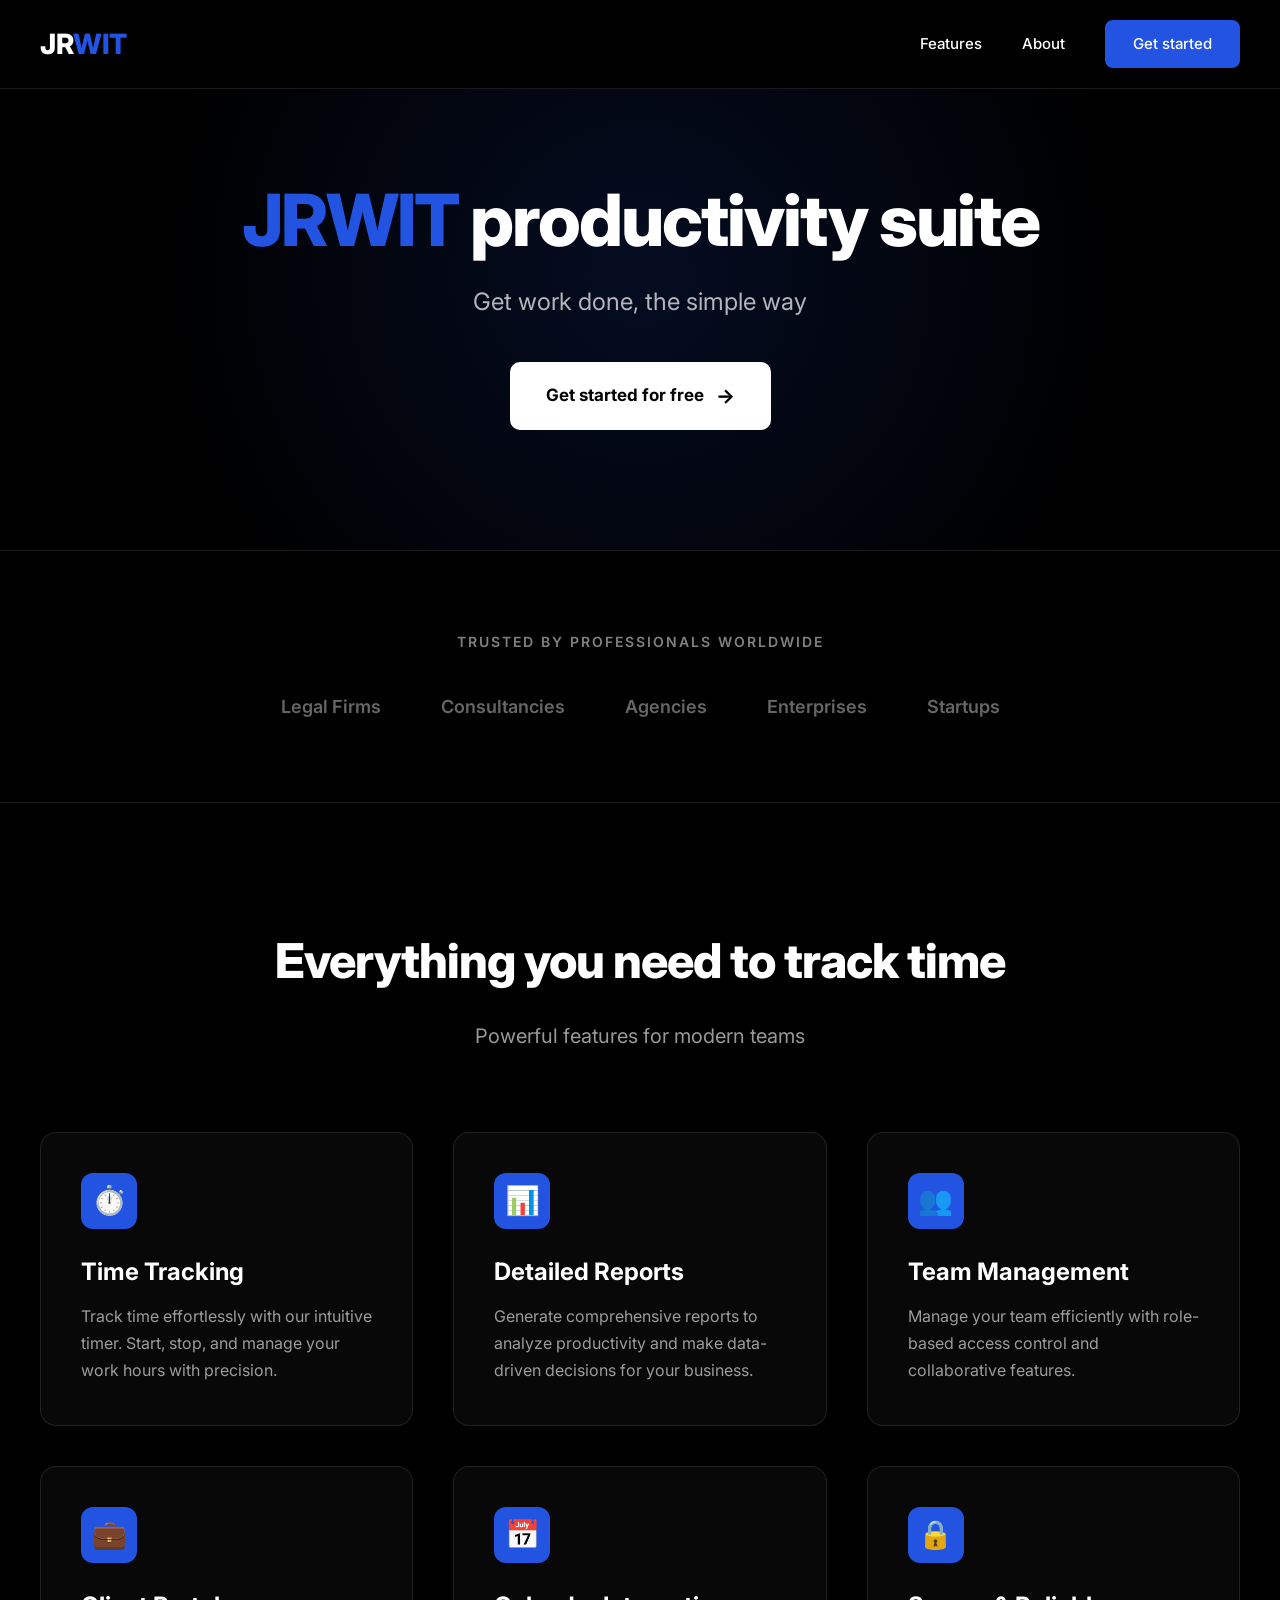
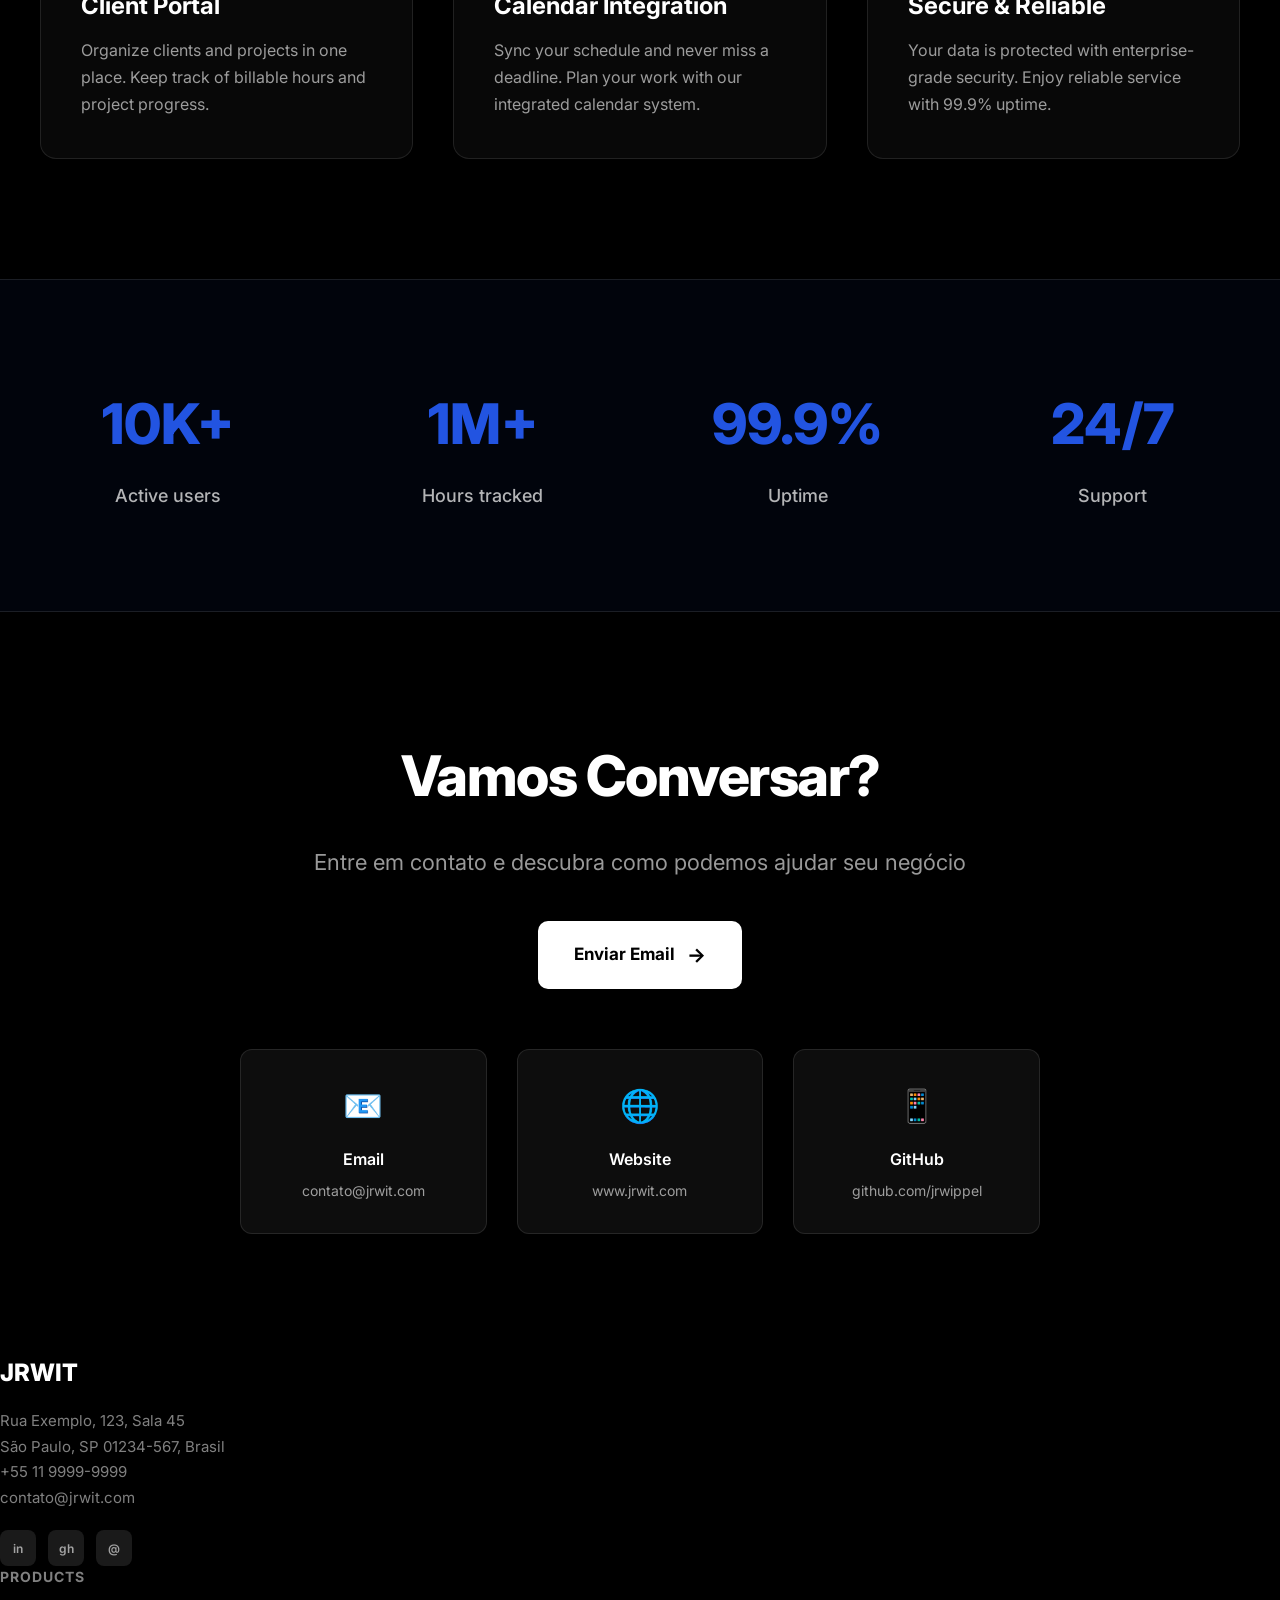
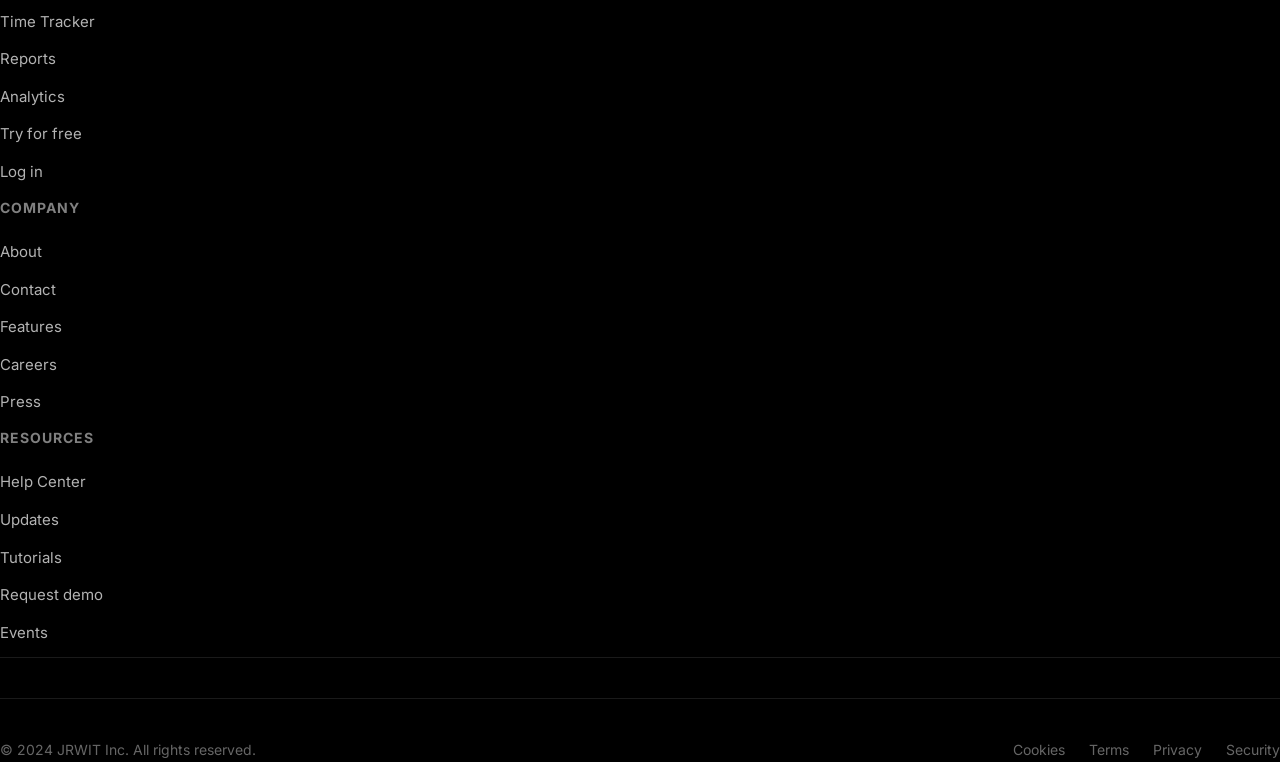
==== commit 5e6daed1: "Melhorar site com design Cake.com e formulário de contato" ====
--- a/docs/index.html
+++ b/docs/index.html
@@ -315,8 +315,102 @@
             margin-bottom: 40px;
         }
 
-        /* Footer */
-        footer {
+        /* Contact Cards */
+        .contact-cards {
+            display: grid;
+            grid-template-columns: repeat(auto-fit, minmax(200px, 1fr));
+            gap: 30px;
+            max-width: 800px;
+            margin: 60px auto 0;
+        }
+
+        .contact-card {
+            background: rgba(255, 255, 255, 0.05);
+            border: 1px solid rgba(255, 255, 255, 0.1);
+            border-radius: 12px;
+            padding: 30px 20px;
+            text-align: center;
+            transition: all 0.3s;
+        }
+
+        .contact-card:hover {
+            background: rgba(255, 255, 255, 0.08);
+            border-color: rgba(34, 84, 225, 0.3);
+            transform: translateY(-3px);
+        }
+
+        .contact-icon {
+            font-size: 32px;
+            margin-bottom: 16px;
+        }
+
+        .contact-card h4 {
+            font-size: 16px;
+            font-weight: 600;
+            margin-bottom: 8px;
+            color: #ffffff;
+        }
+
+        .contact-card p {
+            font-size: 14px;
+            color: rgba(255, 255, 255, 0.6);
+            margin: 0;
+        }
+
+        /* Social Links */
+        .social-links {
+            display: flex;
+            gap: 12px;
+            margin-top: 20px;
+        }
+
+        .social-links a {
+            width: 36px;
+            height: 36px;
+            background: rgba(255, 255, 255, 0.1);
+            border-radius: 8px;
+            display: flex;
+            align-items: center;
+            justify-content: center;
+            text-decoration: none;
+            color: rgba(255, 255, 255, 0.6);
+            font-size: 12px;
+            font-weight: 600;
+            transition: all 0.3s;
+        }
+
+        .social-links a:hover {
+            background: #2254E1;
+            color: #ffffff;
+            transform: translateY(-2px);
+        }
+
+        /* Footer Bottom */
+        .footer-bottom-content {
+            max-width: 1400px;
+            margin: 0 auto;
+            display: flex;
+            justify-content: space-between;
+            align-items: center;
+            padding-top: 40px;
+            border-top: 1px solid rgba(255, 255, 255, 0.1);
+        }
+
+        .footer-legal {
+            display: flex;
+            gap: 24px;
+        }
+
+        .footer-legal a {
+            color: rgba(255, 255, 255, 0.4);
+            text-decoration: none;
+            font-size: 14px;
+            transition: color 0.3s;
+        }
+
+        .footer-legal a:hover {
+            color: #2254E1;
+        }
             padding: 60px 40px 40px;
             border-top: 1px solid rgba(255, 255, 255, 0.1);
         }
@@ -401,6 +495,16 @@
             .footer-content {
                 grid-template-columns: 1fr;
                 gap: 40px;
+            }
+
+            .footer-bottom-content {
+                flex-direction: column;
+                gap: 20px;
+                text-align: center;
+            }
+
+            .contact-cards {
+                grid-template-columns: 1fr;
             }
 
             .nav-links {
@@ -506,43 +610,85 @@
         </div>
     </section>
 
-    <section class="cta-section" id="about">
-        <h2>Ready to boost your productivity?</h2>
-        <p>Join thousands of professionals who trust JRWIT</p>
-        <a href="https://jrwit.com" class="hero-cta">Start tracking time now</a>
+    <section class="cta-section" id="contact">
+        <h2>Vamos Conversar?</h2>
+        <p>Entre em contato e descubra como podemos ajudar seu negócio</p>
+        <a href="contact.html" class="hero-cta">Enviar Email</a>
+        
+        <div class="contact-cards">
+            <div class="contact-card">
+                <div class="contact-icon">📧</div>
+                <h4>Email</h4>
+                <p>contato@jrwit.com</p>
+            </div>
+            <div class="contact-card">
+                <div class="contact-icon">🌐</div>
+                <h4>Website</h4>
+                <p>www.jrwit.com</p>
+            </div>
+            <div class="contact-card">
+                <div class="contact-icon">📱</div>
+                <h4>GitHub</h4>
+                <p>github.com/jrwippel</p>
+            </div>
+        </div>
     </section>
 
     <footer>
         <div class="footer-content">
             <div class="footer-brand">
                 <h3>JRWIT</h3>
-                <p>Professional time tracking and productivity suite designed for modern teams and businesses.</p>
+                <p>Rua Exemplo, 123, Sala 45<br>
+                São Paulo, SP 01234-567, Brasil<br>
+                +55 11 9999-9999<br>
+                contato@jrwit.com</p>
+                <div class="social-links">
+                    <a href="#" aria-label="LinkedIn"><span>in</span></a>
+                    <a href="https://github.com/jrwippel" aria-label="GitHub"><span>gh</span></a>
+                    <a href="#" aria-label="Email"><span>@</span></a>
+                </div>
             </div>
             <div class="footer-links">
-                <h4>Product</h4>
+                <h4>Products</h4>
                 <ul>
-                    <li><a href="#features">Features</a></li>
-                    <li><a href="https://jrwit.com">Login</a></li>
-                    <li><a href="https://jrwit.com">Sign up</a></li>
+                    <li><a href="https://jrwit.com">Time Tracker</a></li>
+                    <li><a href="https://jrwit.com">Reports</a></li>
+                    <li><a href="https://jrwit.com">Analytics</a></li>
+                    <li><a href="https://jrwit.com">Try for free</a></li>
+                    <li><a href="https://jrwit.com">Log in</a></li>
                 </ul>
             </div>
             <div class="footer-links">
                 <h4>Company</h4>
                 <ul>
                     <li><a href="#about">About</a></li>
-                    <li><a href="https://jrwit.com">Contact</a></li>
+                    <li><a href="#contact">Contact</a></li>
+                    <li><a href="#features">Features</a></li>
+                    <li><a href="https://jrwit.com">Careers</a></li>
+                    <li><a href="https://jrwit.com">Press</a></li>
                 </ul>
             </div>
             <div class="footer-links">
                 <h4>Resources</h4>
                 <ul>
-                    <li><a href="https://jrwit.com">Documentation</a></li>
-                    <li><a href="https://jrwit.com">Support</a></li>
+                    <li><a href="https://jrwit.com">Help Center</a></li>
+                    <li><a href="https://jrwit.com">Updates</a></li>
+                    <li><a href="https://jrwit.com">Tutorials</a></li>
+                    <li><a href="https://jrwit.com">Request demo</a></li>
+                    <li><a href="https://jrwit.com">Events</a></li>
                 </ul>
             </div>
         </div>
         <div class="footer-bottom">
-            <p>&copy; 2024 JRWIT. All rights reserved.</p>
+            <div class="footer-bottom-content">
+                <p>&copy; 2024 JRWIT Inc. All rights reserved.</p>
+                <div class="footer-legal">
+                    <a href="#">Cookies</a>
+                    <a href="#">Terms</a>
+                    <a href="#">Privacy</a>
+                    <a href="#">Security</a>
+                </div>
+            </div>
         </div>
     </footer>
 </body>
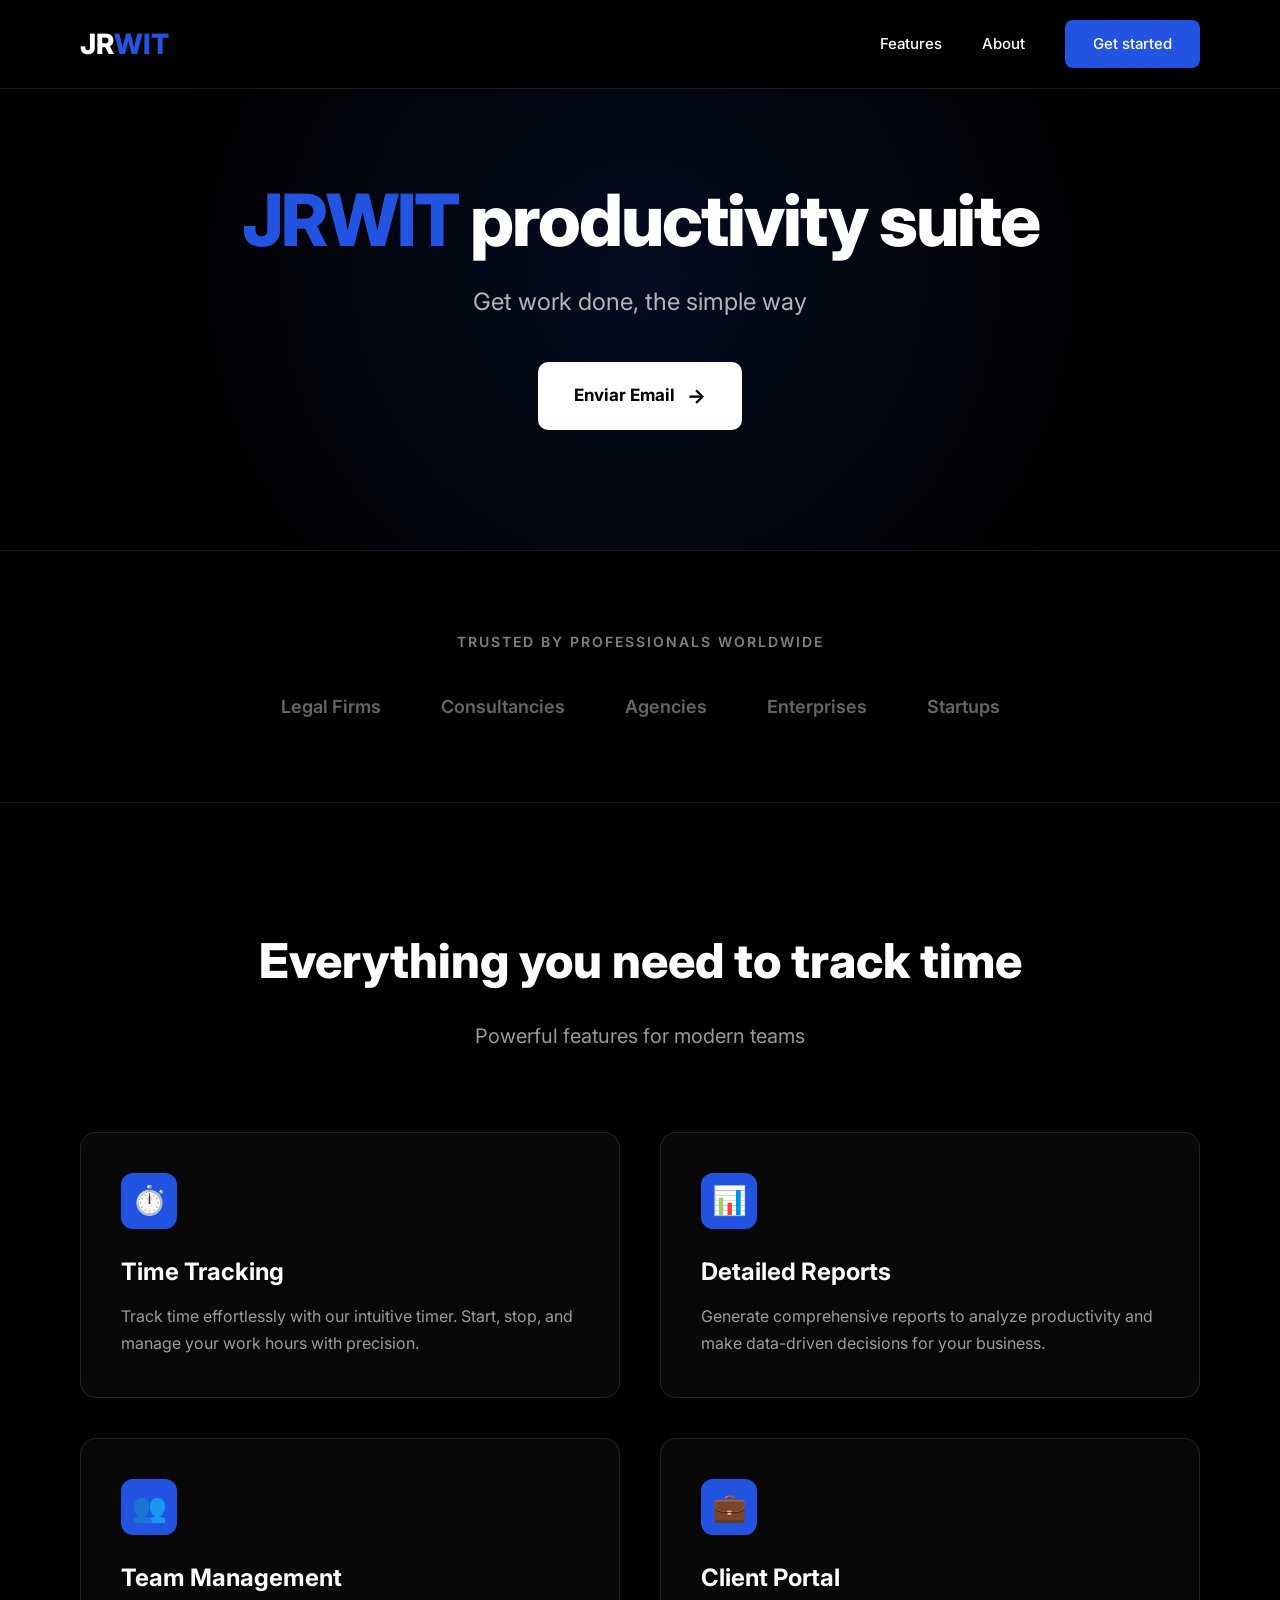
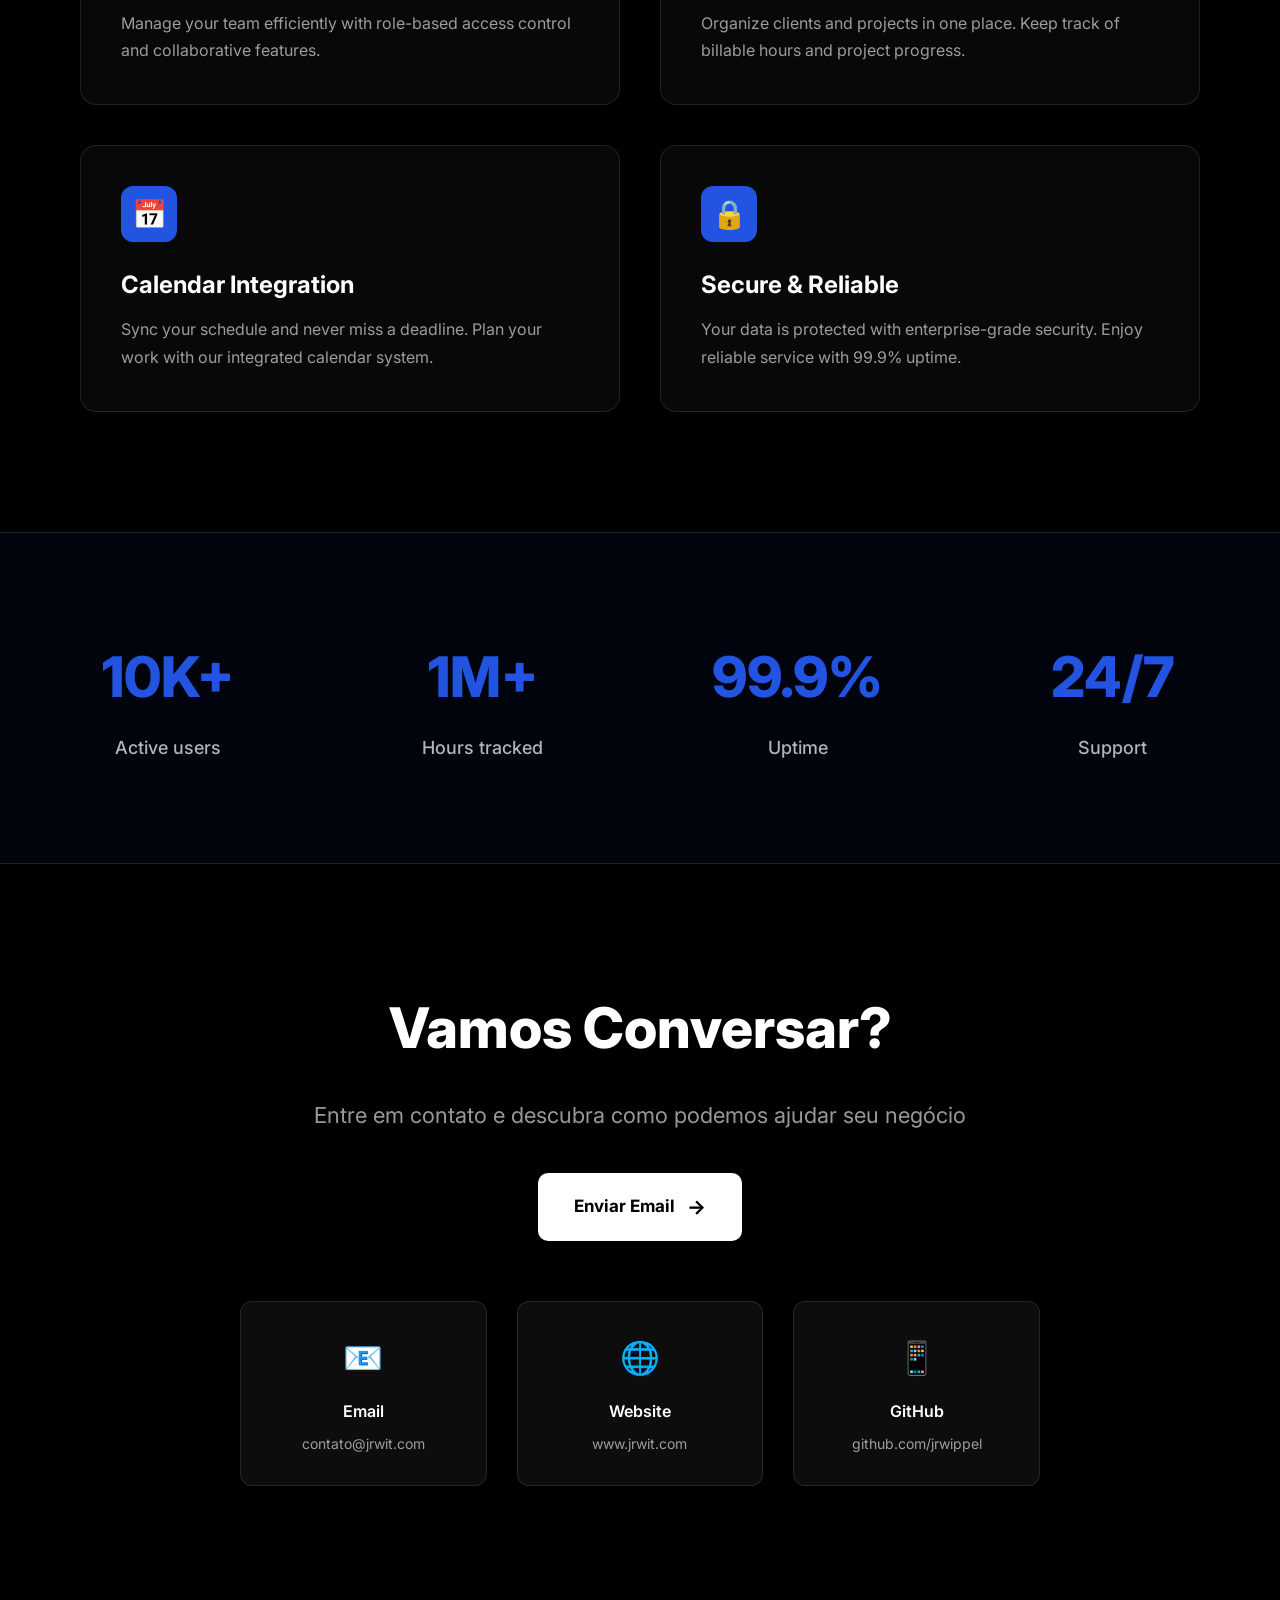
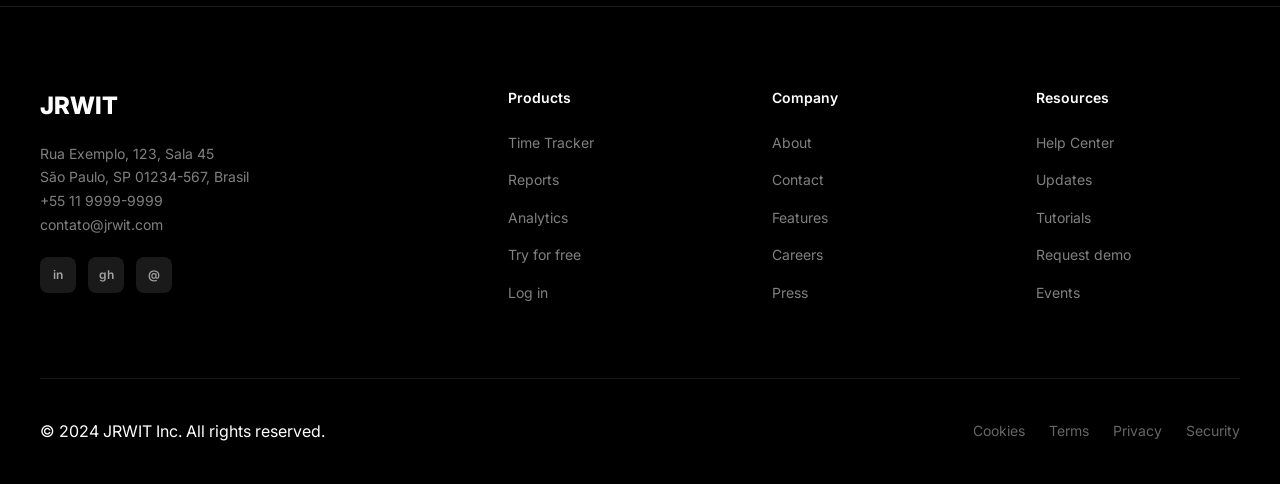
==== commit 44615e27: "Corrigir site - versão simplificada" ====
--- a/docs/index.html
+++ b/docs/index.html
@@ -13,11 +13,10 @@
         }
 
         body {
-            font-family: 'Inter', -apple-system, BlinkMacSystemFont, 'Segoe UI', sans-serif;
+            font-family: 'Inter', sans-serif;
             background: #000000;
             color: #ffffff;
             line-height: 1.6;
-            overflow-x: hidden;
         }
 
         /* Header */
@@ -33,7 +32,7 @@
         }
 
         nav {
-            max-width: 1400px;
+            max-width: 1200px;
             margin: 0 auto;
             padding: 20px 40px;
             display: flex;
@@ -46,7 +45,6 @@
             font-weight: 800;
             color: #ffffff;
             text-decoration: none;
-            letter-spacing: -0.5px;
         }
 
         .logo span {
@@ -80,14 +78,11 @@
             font-weight: 600;
             font-size: 15px;
             transition: all 0.3s;
-            border: none;
-            cursor: pointer;
         }
 
         .btn-primary:hover {
             background: #1a42b8;
             transform: translateY(-2px);
-            box-shadow: 0 8px 20px rgba(34, 84, 225, 0.3);
         }
 
         /* Hero Section */
@@ -95,7 +90,6 @@
             padding: 180px 40px 120px;
             text-align: center;
             position: relative;
-            overflow: hidden;
         }
 
         .hero::before {
@@ -133,7 +127,6 @@
             font-size: 24px;
             color: rgba(255, 255, 255, 0.7);
             margin-bottom: 40px;
-            font-weight: 400;
         }
 
         .hero-cta {
@@ -160,7 +153,7 @@
             font-size: 20px;
         }
 
-        /* Trusted By Section */
+        /* Trusted By */
         .trusted {
             padding: 80px 40px;
             text-align: center;
@@ -183,8 +176,6 @@
             align-items: center;
             gap: 60px;
             flex-wrap: wrap;
-            max-width: 1200px;
-            margin: 0 auto;
         }
 
         .trusted-logos span {
@@ -198,10 +189,10 @@
             color: rgba(255, 255, 255, 0.8);
         }
 
-        /* Features Section */
+        /* Features */
         .features {
             padding: 120px 40px;
-            max-width: 1400px;
+            max-width: 1200px;
             margin: 0 auto;
         }
 
@@ -214,7 +205,6 @@
             font-size: 48px;
             font-weight: 800;
             margin-bottom: 20px;
-            letter-spacing: -1px;
         }
 
         .features-header p {
@@ -266,7 +256,7 @@
             line-height: 1.7;
         }
 
-        /* Stats Section */
+        /* Stats */
         .stats {
             padding: 100px 40px;
             background: rgba(34, 84, 225, 0.05);
@@ -306,7 +296,6 @@
             font-size: 56px;
             font-weight: 800;
             margin-bottom: 24px;
-            letter-spacing: -1.5px;
         }
 
         .cta-section p {
@@ -348,7 +337,6 @@
             font-size: 16px;
             font-weight: 600;
             margin-bottom: 8px;
-            color: #ffffff;
         }
 
         .contact-card p {
@@ -357,7 +345,32 @@
             margin: 0;
         }
 
-        /* Social Links */
+        /* Footer */
+        footer {
+            padding: 80px 40px 0;
+            border-top: 1px solid rgba(255, 255, 255, 0.1);
+        }
+
+        .footer-content {
+            max-width: 1200px;
+            margin: 0 auto;
+            display: grid;
+            grid-template-columns: 2fr 1fr 1fr 1fr;
+            gap: 60px;
+        }
+
+        .footer-brand h3 {
+            font-size: 24px;
+            font-weight: 800;
+            margin-bottom: 16px;
+        }
+
+        .footer-brand p {
+            color: rgba(255, 255, 255, 0.5);
+            font-size: 14px;
+            line-height: 1.7;
+        }
+
         .social-links {
             display: flex;
             gap: 12px;
@@ -382,18 +395,42 @@
         .social-links a:hover {
             background: #2254E1;
             color: #ffffff;
-            transform: translateY(-2px);
-        }
-
-        /* Footer Bottom */
-        .footer-bottom-content {
-            max-width: 1400px;
+        }
+
+        .footer-links h4 {
+            font-size: 14px;
+            font-weight: 600;
+            margin-bottom: 20px;
+        }
+
+        .footer-links ul {
+            list-style: none;
+        }
+
+        .footer-links li {
+            margin-bottom: 12px;
+        }
+
+        .footer-links a {
+            color: rgba(255, 255, 255, 0.5);
+            text-decoration: none;
+            font-size: 14px;
+            transition: color 0.3s;
+        }
+
+        .footer-links a:hover {
+            color: #2254E1;
+        }
+
+        .footer-bottom {
+            max-width: 1200px;
             margin: 0 auto;
             display: flex;
             justify-content: space-between;
             align-items: center;
-            padding-top: 40px;
+            padding: 40px 0;
             border-top: 1px solid rgba(255, 255, 255, 0.1);
+            margin-top: 60px;
         }
 
         .footer-legal {
@@ -411,68 +448,6 @@
         .footer-legal a:hover {
             color: #2254E1;
         }
-            padding: 60px 40px 40px;
-            border-top: 1px solid rgba(255, 255, 255, 0.1);
-        }
-
-        .footer-content {
-            max-width: 1400px;
-            margin: 0 auto;
-            display: grid;
-            grid-template-columns: 2fr 1fr 1fr 1fr;
-            gap: 60px;
-            margin-bottom: 60px;
-        }
-
-        .footer-brand h3 {
-            font-size: 24px;
-            font-weight: 800;
-            margin-bottom: 16px;
-        }
-
-        .footer-brand p {
-            color: rgba(255, 255, 255, 0.5);
-            font-size: 15px;
-            line-height: 1.7;
-        }
-
-        .footer-links h4 {
-            font-size: 14px;
-            font-weight: 700;
-            text-transform: uppercase;
-            letter-spacing: 1px;
-            margin-bottom: 20px;
-            color: rgba(255, 255, 255, 0.5);
-        }
-
-        .footer-links ul {
-            list-style: none;
-        }
-
-        .footer-links li {
-            margin-bottom: 12px;
-        }
-
-        .footer-links a {
-            color: rgba(255, 255, 255, 0.7);
-            text-decoration: none;
-            font-size: 15px;
-            transition: color 0.3s;
-        }
-
-        .footer-links a:hover {
-            color: #2254E1;
-        }
-
-        .footer-bottom {
-            max-width: 1400px;
-            margin: 0 auto;
-            padding-top: 40px;
-            border-top: 1px solid rgba(255, 255, 255, 0.1);
-            text-align: center;
-            color: rgba(255, 255, 255, 0.4);
-            font-size: 14px;
-        }
 
         /* Responsive */
         @media (max-width: 768px) {
@@ -497,7 +472,7 @@
                 gap: 40px;
             }
 
-            .footer-bottom-content {
+            .footer-bottom {
                 flex-direction: column;
                 gap: 20px;
                 text-align: center;
@@ -535,7 +510,7 @@
                 <span class="highlight">JRWIT</span> productivity suite
             </h1>
             <p>Get work done, the simple way</p>
-            <a href="https://jrwit.com" class="hero-cta">Get started for free</a>
+            <a href="contact.html" class="hero-cta">Enviar Email</a>
         </div>
     </section>
 
@@ -680,16 +655,16 @@
             </div>
         </div>
         <div class="footer-bottom">
-            <div class="footer-bottom-content">
+            <div>
                 <p>&copy; 2024 JRWIT Inc. All rights reserved.</p>
-                <div class="footer-legal">
-                    <a href="#">Cookies</a>
-                    <a href="#">Terms</a>
-                    <a href="#">Privacy</a>
-                    <a href="#">Security</a>
-                </div>
+            </div>
+            <div class="footer-legal">
+                <a href="#">Cookies</a>
+                <a href="#">Terms</a>
+                <a href="#">Privacy</a>
+                <a href="#">Security</a>
             </div>
         </div>
     </footer>
 </body>
-</html>
+</html>
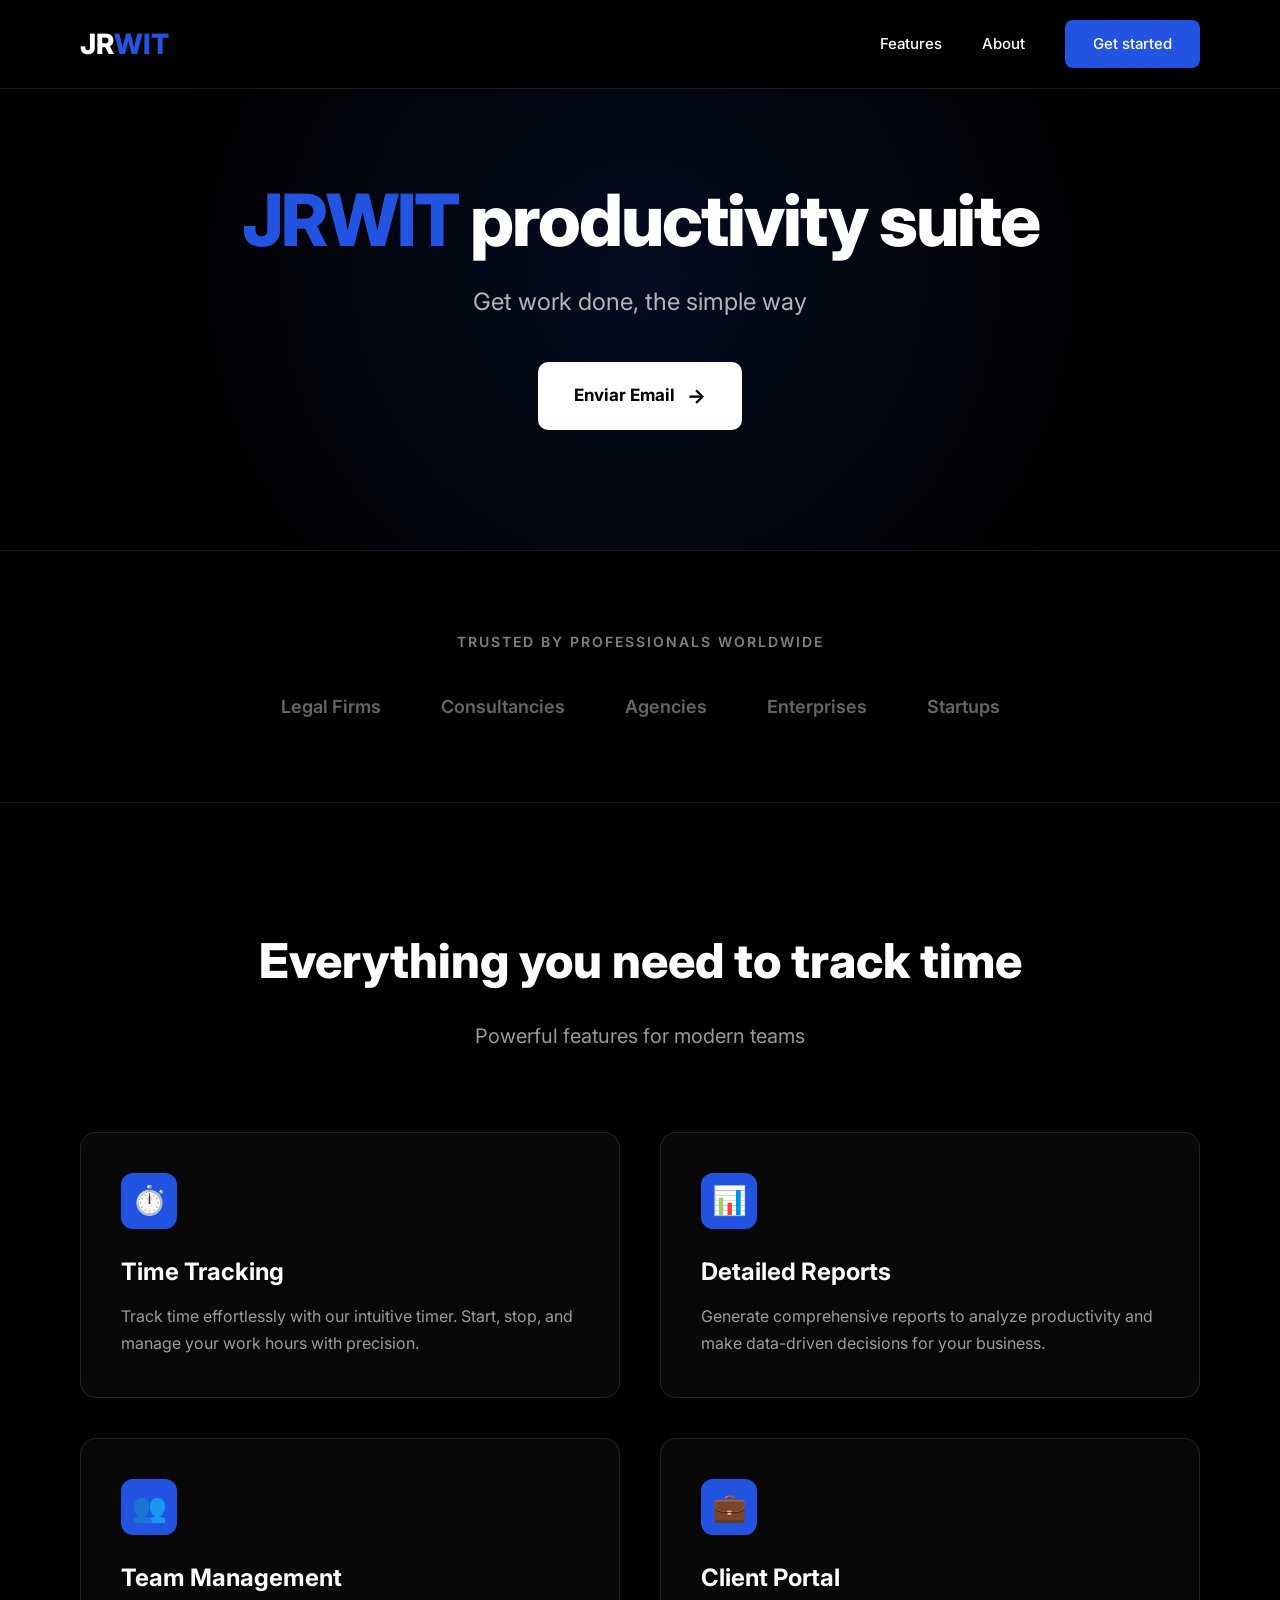
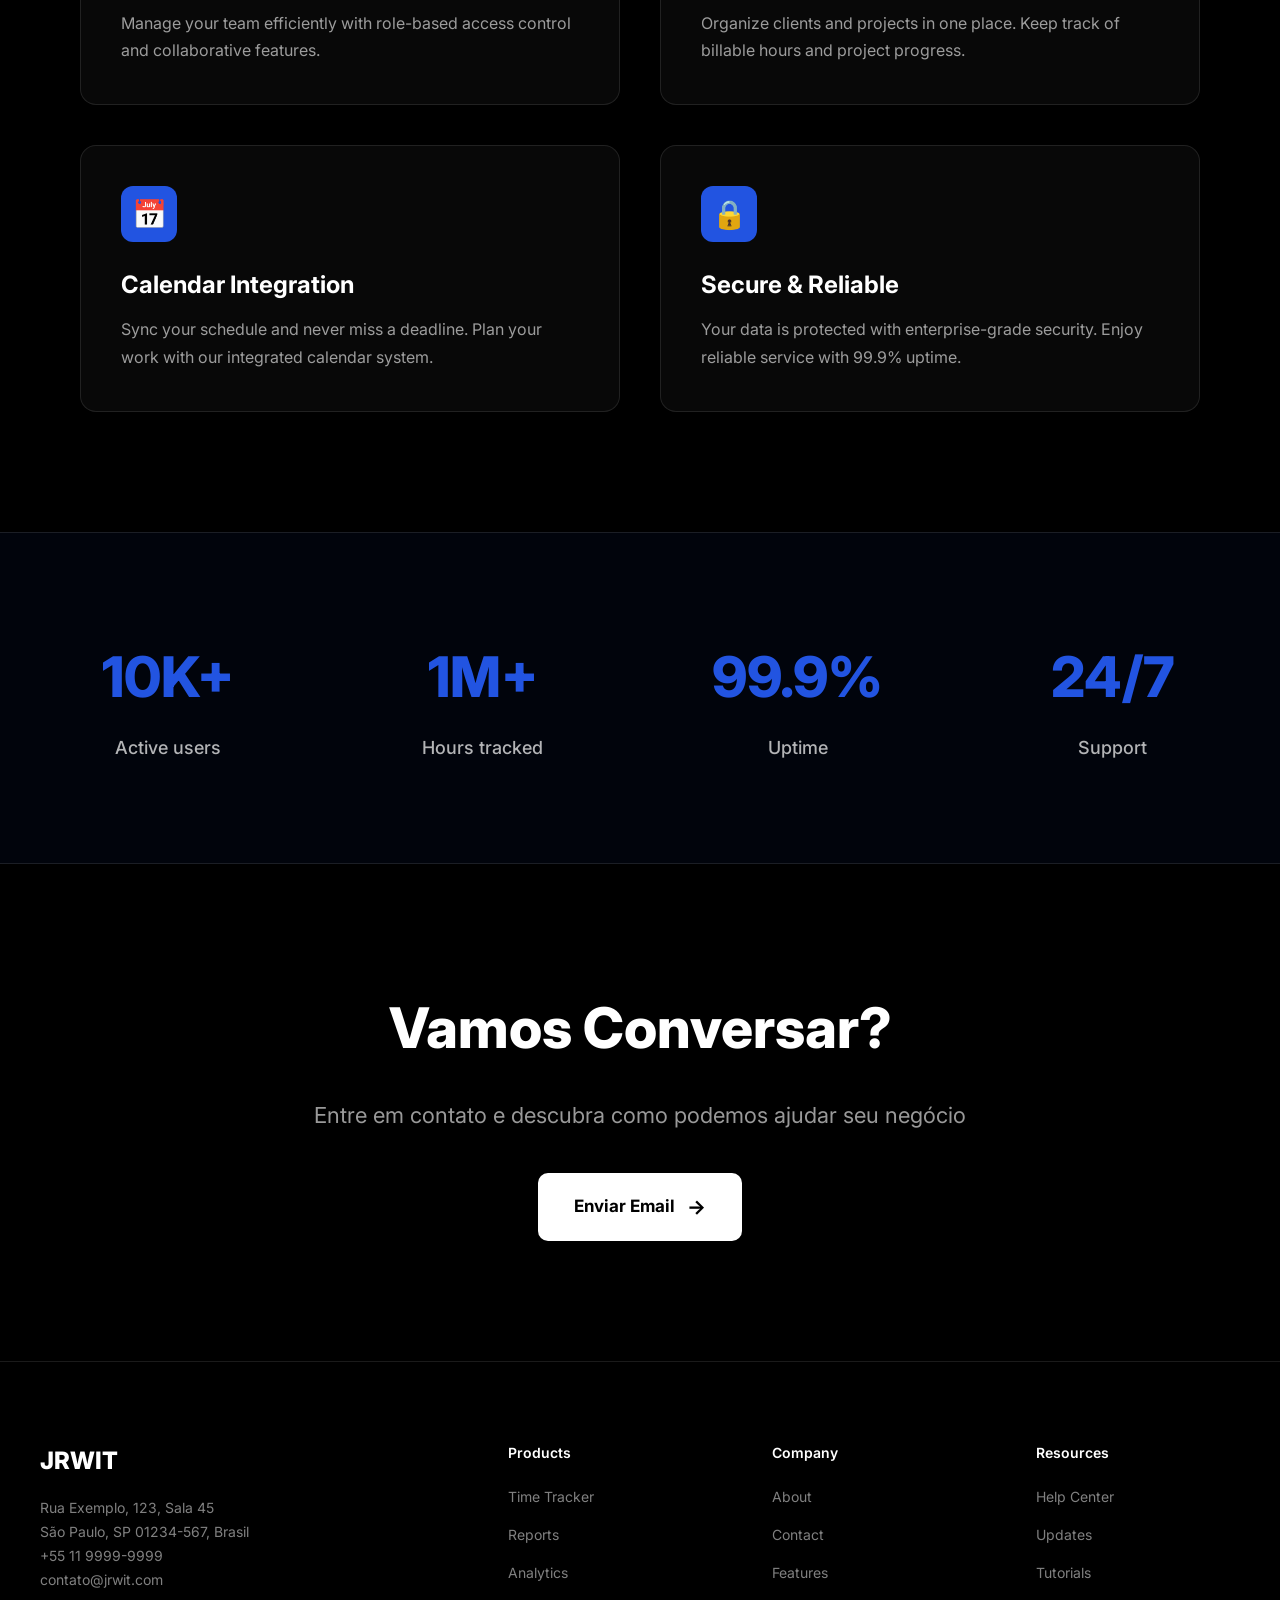
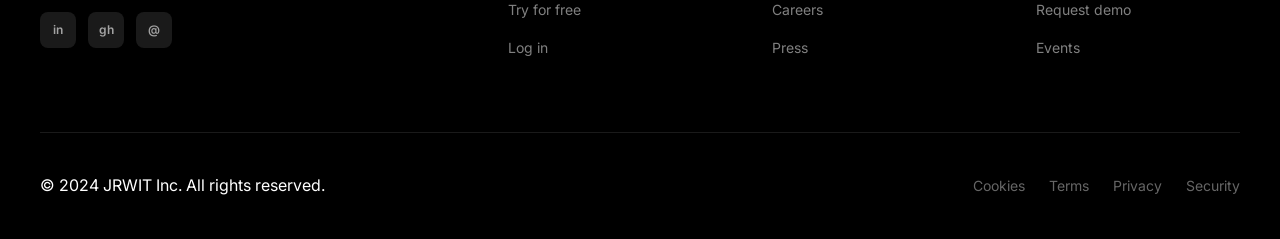
==== commit d0d6ae86: "Remover cards de contato e adicionar appsettings" ====
--- a/docs/index.html
+++ b/docs/index.html
@@ -589,24 +589,6 @@
         <h2>Vamos Conversar?</h2>
         <p>Entre em contato e descubra como podemos ajudar seu negócio</p>
         <a href="contact.html" class="hero-cta">Enviar Email</a>
-        
-        <div class="contact-cards">
-            <div class="contact-card">
-                <div class="contact-icon">📧</div>
-                <h4>Email</h4>
-                <p>contato@jrwit.com</p>
-            </div>
-            <div class="contact-card">
-                <div class="contact-icon">🌐</div>
-                <h4>Website</h4>
-                <p>www.jrwit.com</p>
-            </div>
-            <div class="contact-card">
-                <div class="contact-icon">📱</div>
-                <h4>GitHub</h4>
-                <p>github.com/jrwippel</p>
-            </div>
-        </div>
     </section>
 
     <footer>
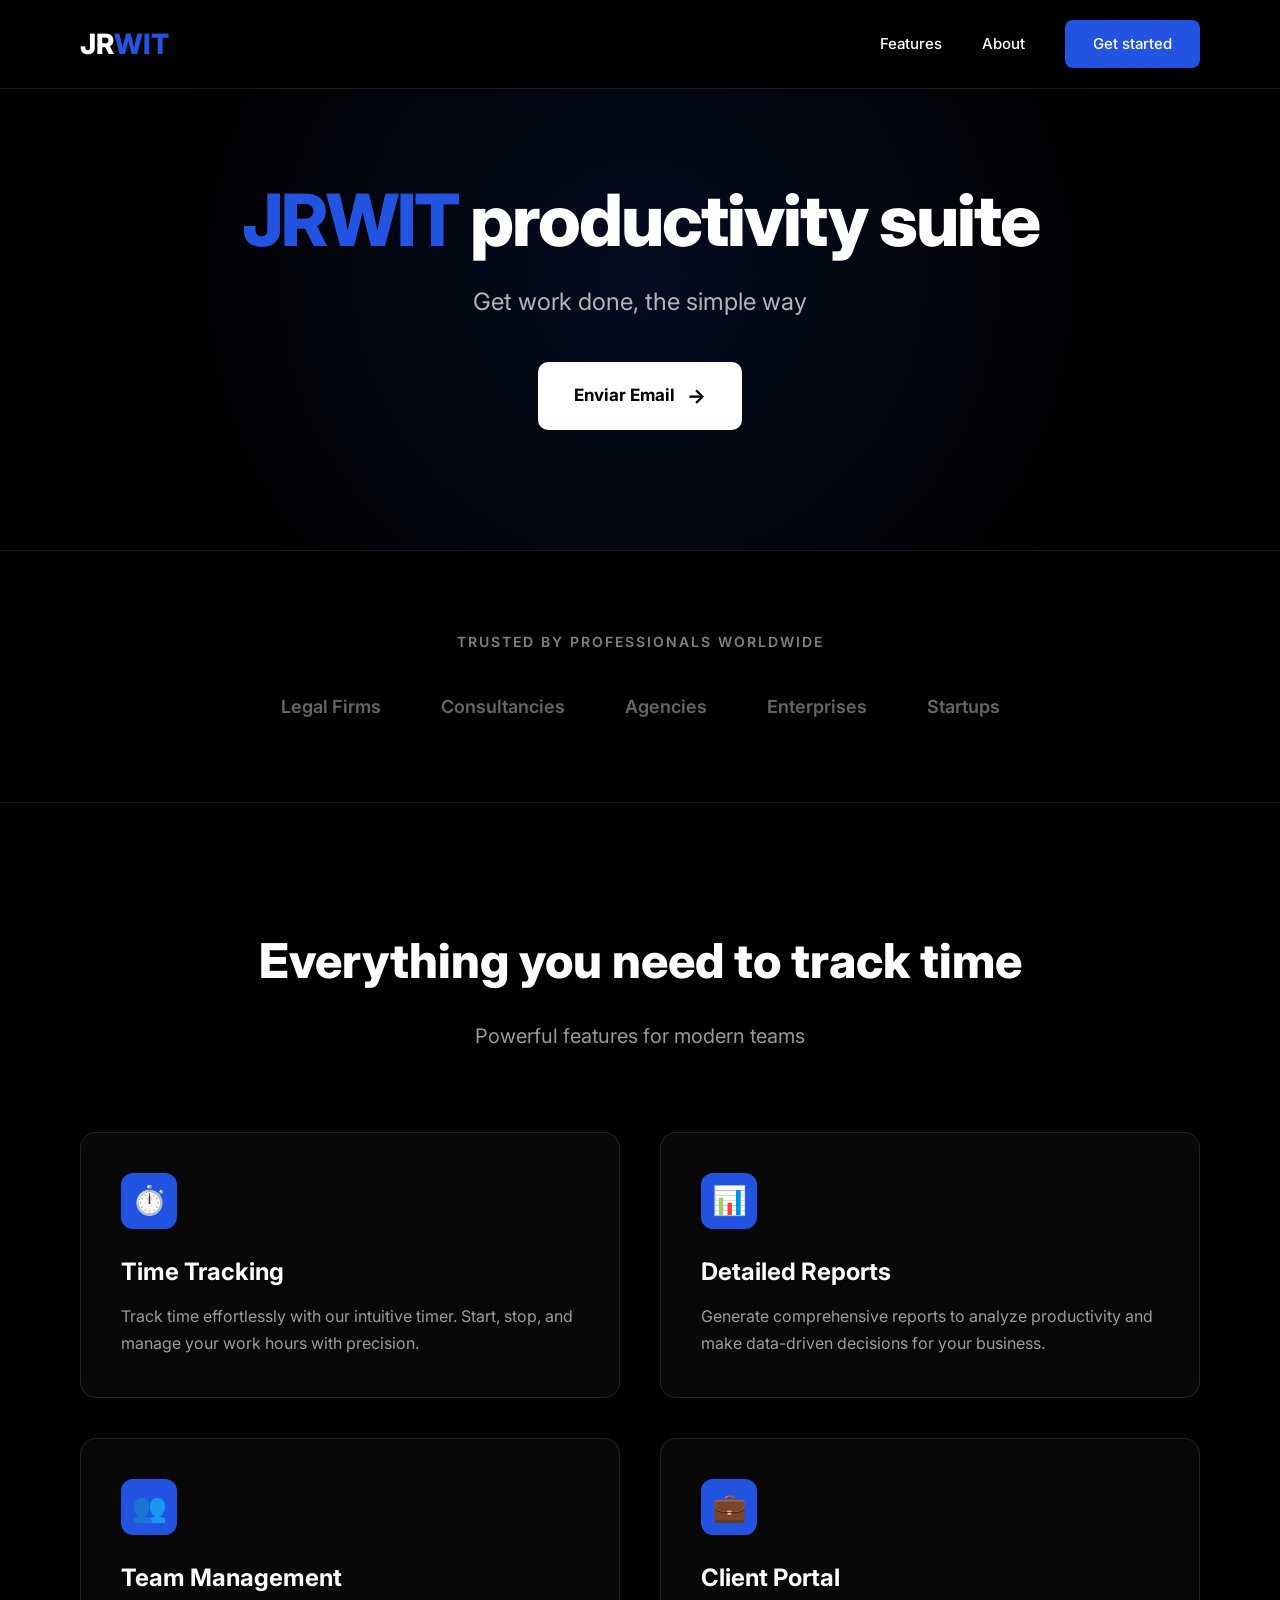
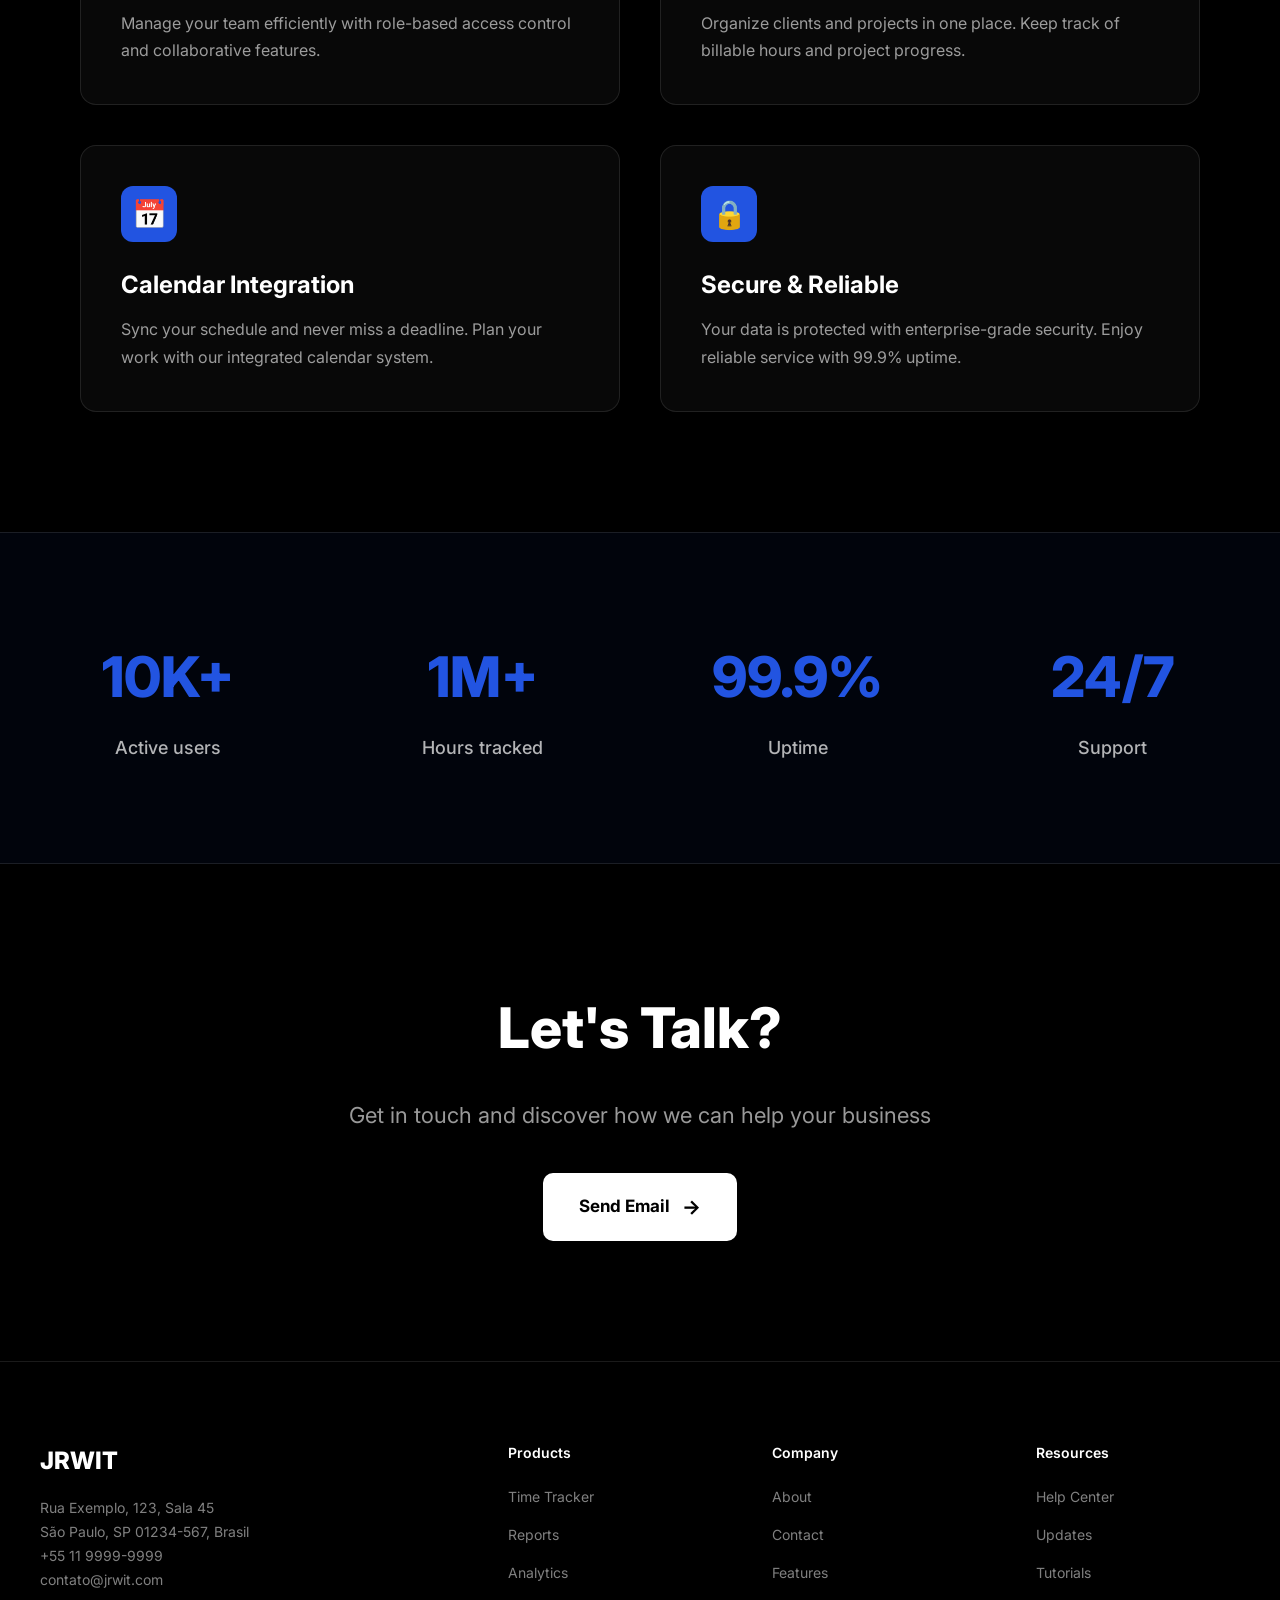
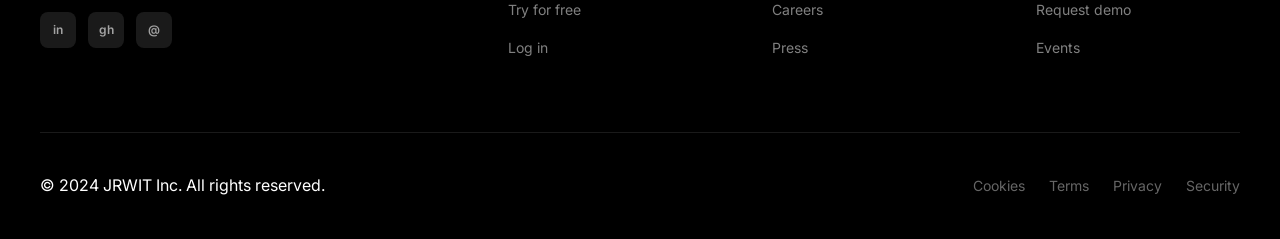
==== commit dd5f3c62: "Traduzir site para inglês e melhorar timer em ProcessRecords" ====
--- a/docs/index.html
+++ b/docs/index.html
@@ -586,9 +586,9 @@
     </section>
 
     <section class="cta-section" id="contact">
-        <h2>Vamos Conversar?</h2>
-        <p>Entre em contato e descubra como podemos ajudar seu negócio</p>
-        <a href="contact.html" class="hero-cta">Enviar Email</a>
+        <h2>Let's Talk?</h2>
+        <p>Get in touch and discover how we can help your business</p>
+        <a href="contact.html" class="hero-cta">Send Email</a>
     </section>
 
     <footer>
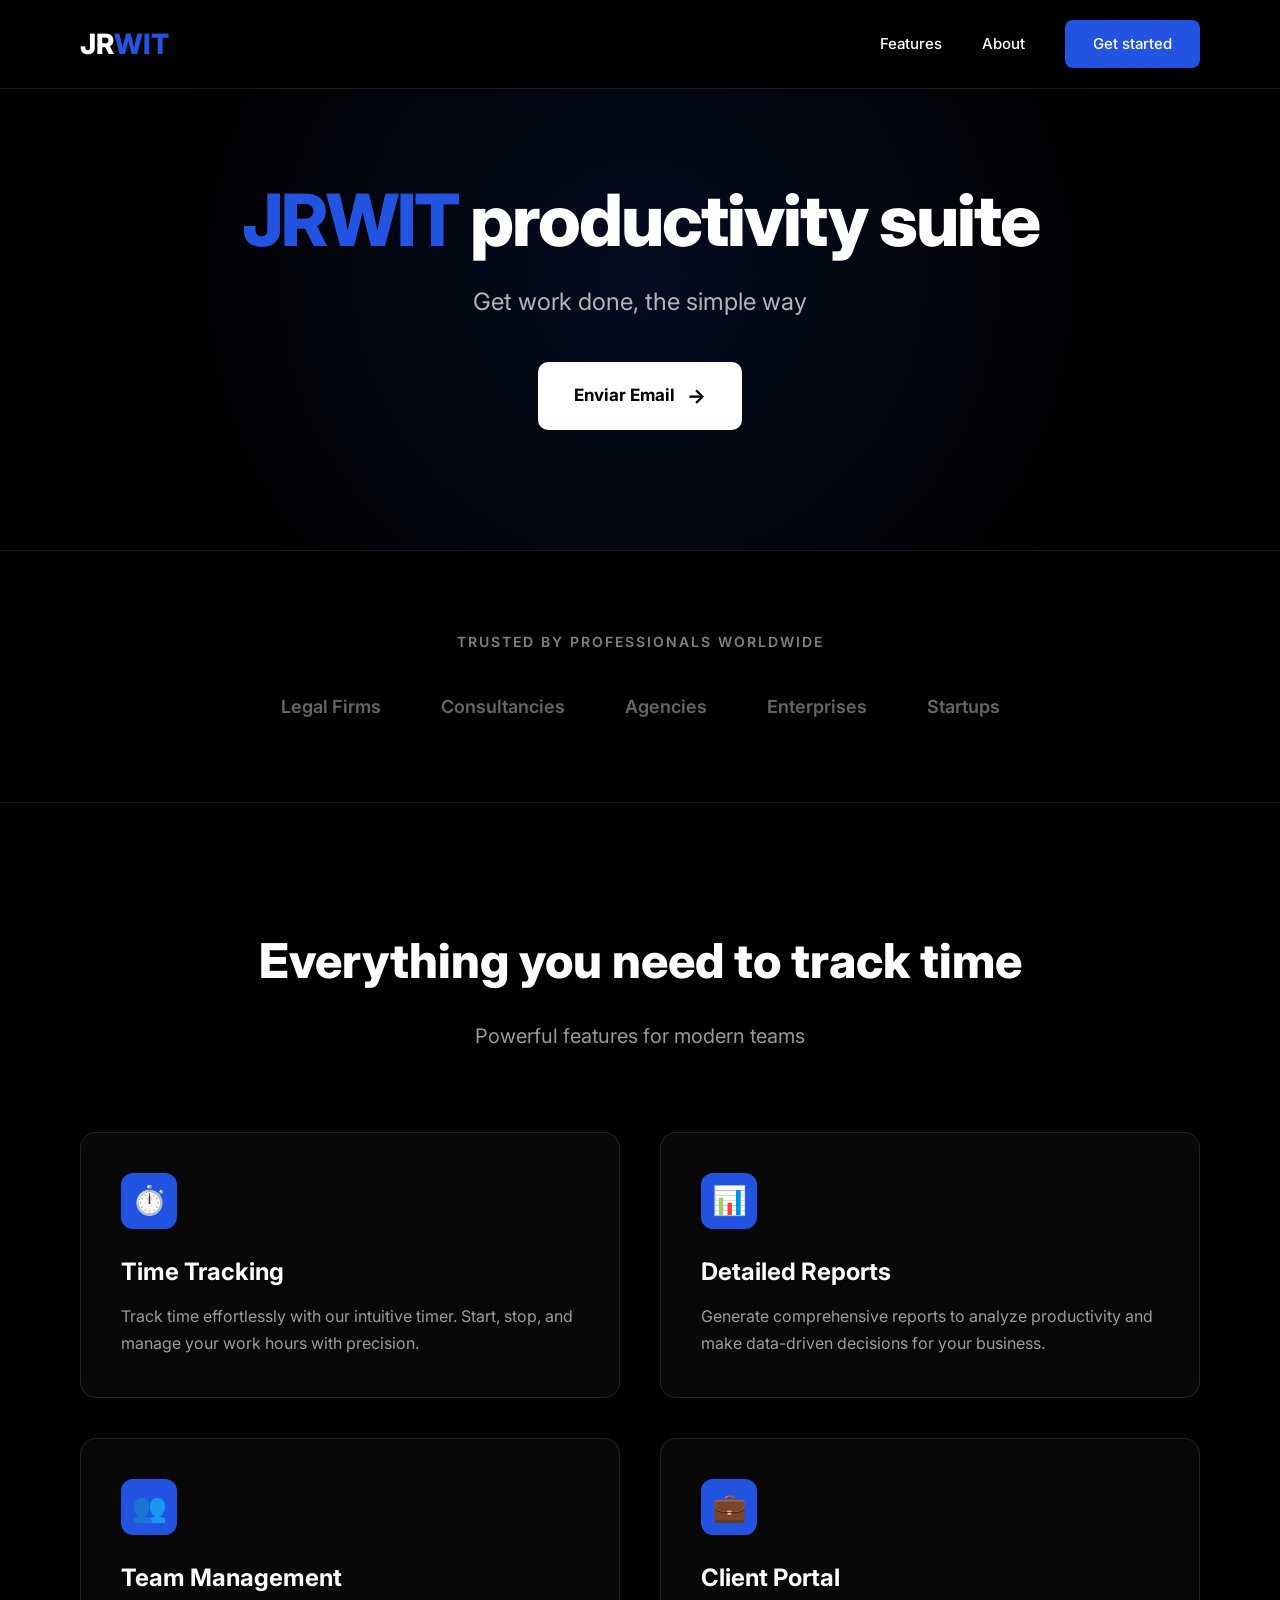
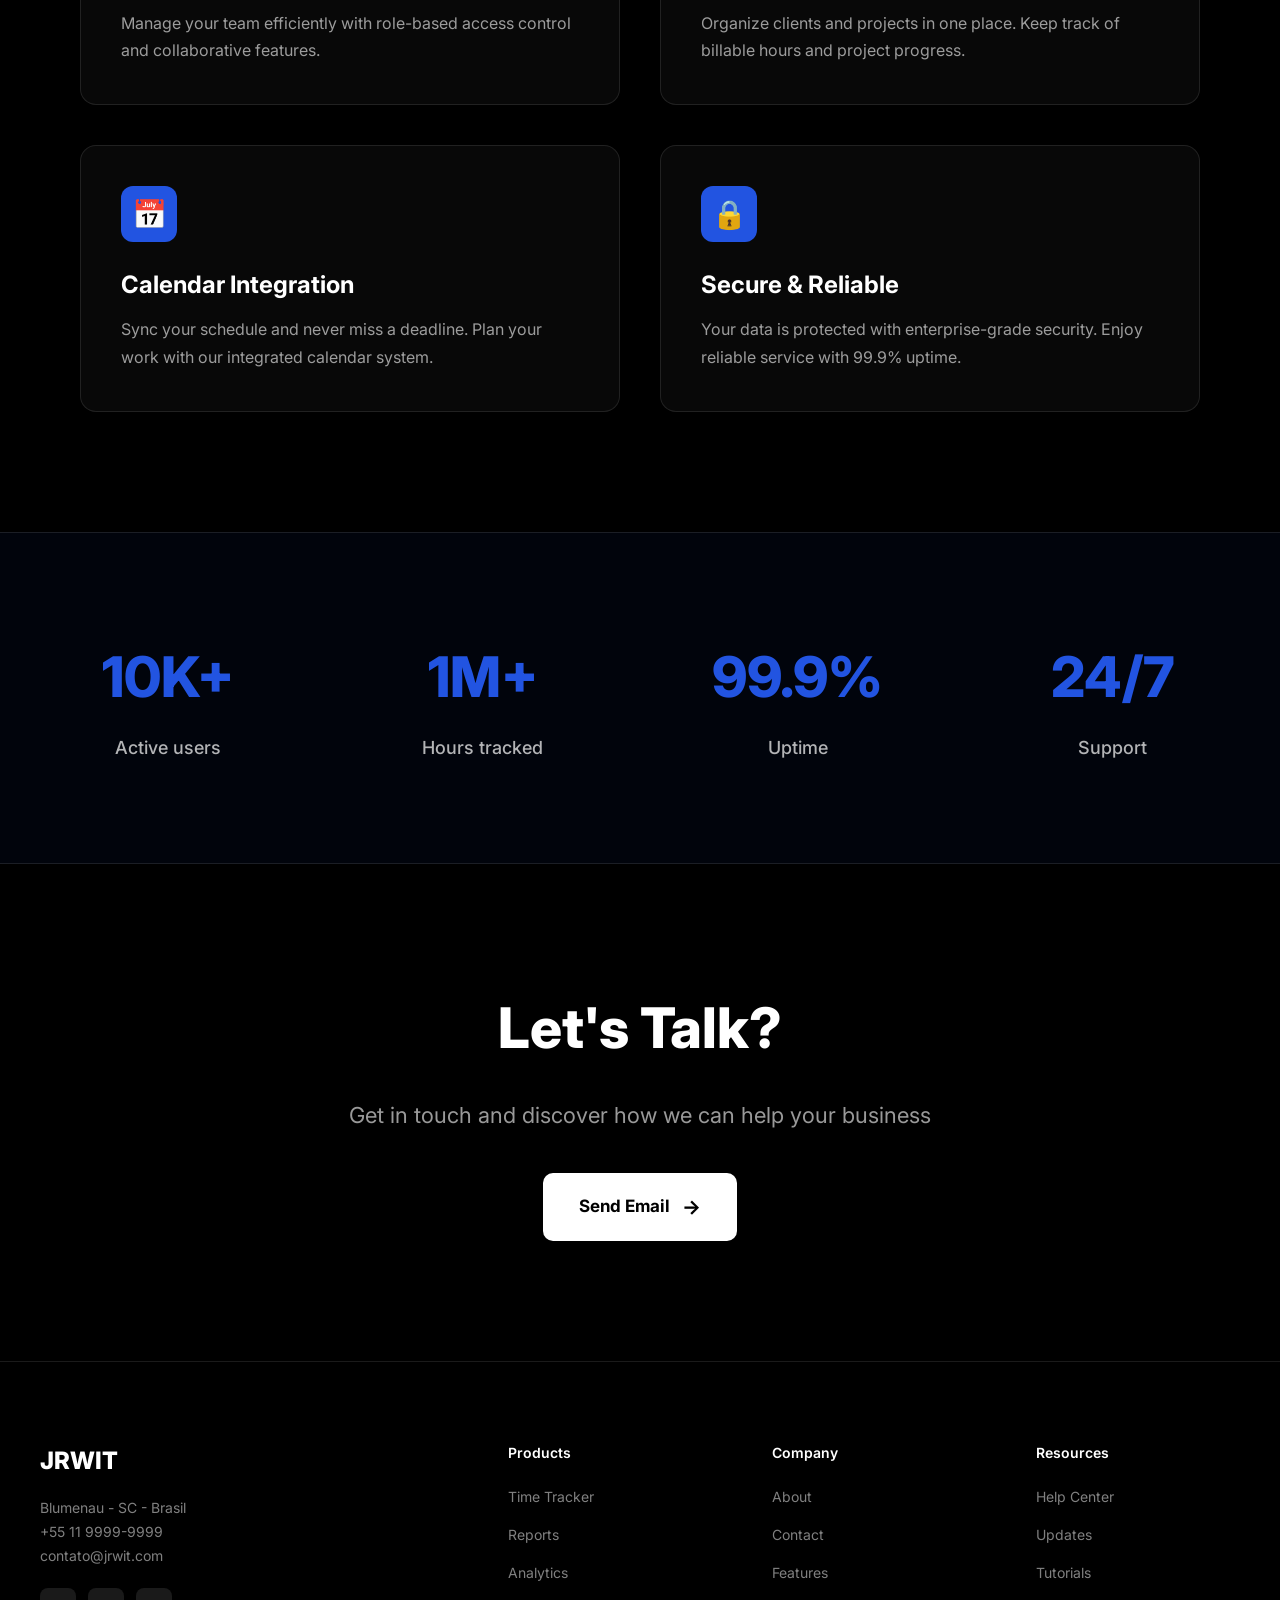
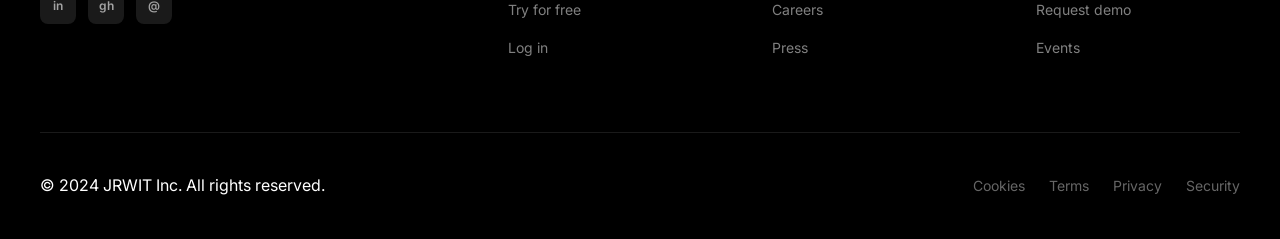
==== commit 6bc4ea26: "Atualizar endereço para Blumenau - SC" ====
--- a/docs/index.html
+++ b/docs/index.html
@@ -595,8 +595,7 @@
         <div class="footer-content">
             <div class="footer-brand">
                 <h3>JRWIT</h3>
-                <p>Rua Exemplo, 123, Sala 45<br>
-                São Paulo, SP 01234-567, Brasil<br>
+                <p>Blumenau - SC - Brasil<br>
                 +55 11 9999-9999<br>
                 contato@jrwit.com</p>
                 <div class="social-links">
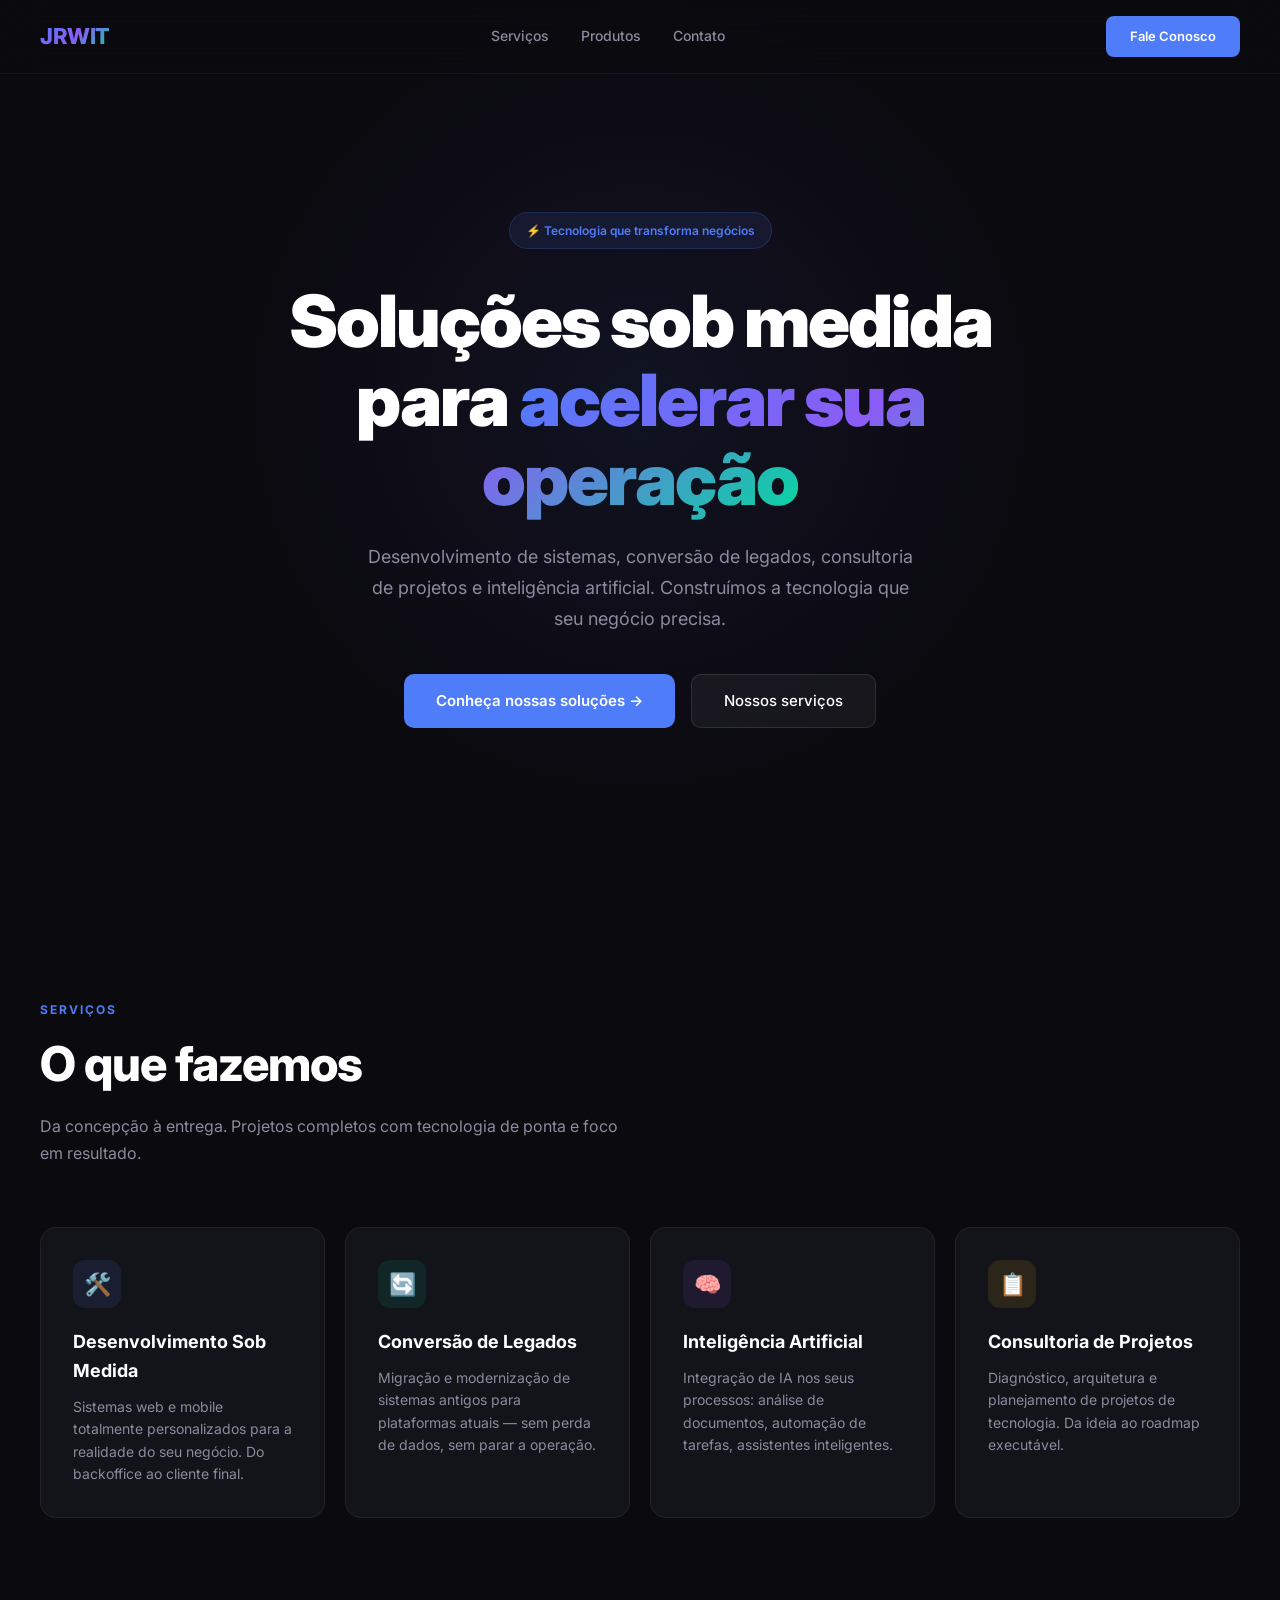
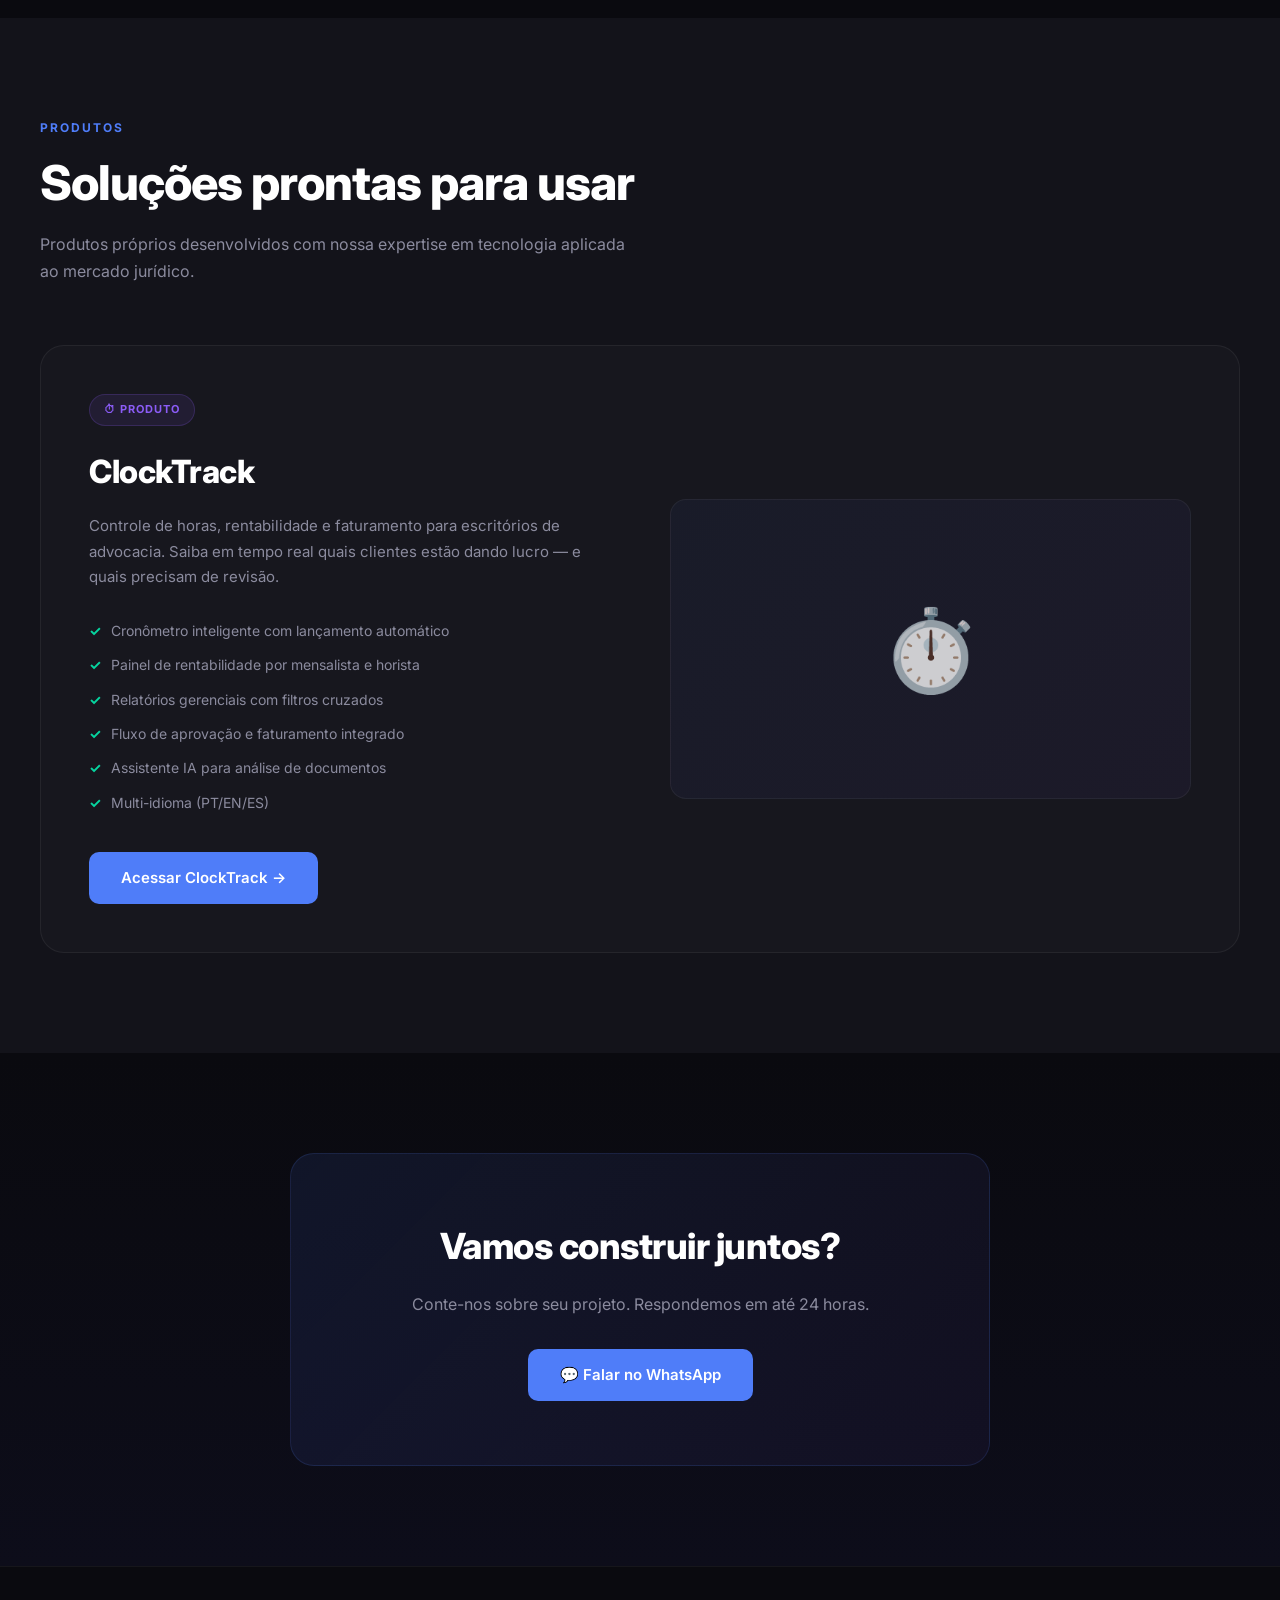
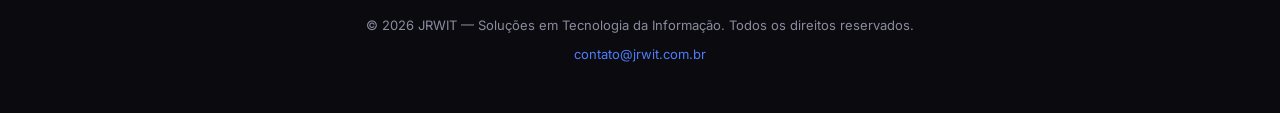
==== commit 5132d24d: "feat: Site JRWIT refatorado (docs), ajustes visuais mensalistas/horistas" ====
--- a/docs/index.html
+++ b/docs/index.html
@@ -3,649 +3,457 @@
 <head>
     <meta charset="UTF-8">
     <meta name="viewport" content="width=device-width, initial-scale=1.0">
-    <title>JRWIT - Time Tracking & Productivity Suite</title>
-    <link href="https://fonts.googleapis.com/css2?family=Inter:wght@400;500;600;700;800&display=swap" rel="stylesheet">
+    <title>JRWIT — Soluções Inteligentes em Tecnologia</title>
+    <meta name="description" content="Desenvolvimento de sistemas, consultoria de projetos, conversão de legados e IA. Conheça o ClockTrack — controle de horas para escritórios de advocacia.">
+    <link href="https://fonts.googleapis.com/css2?family=Inter:wght@300;400;500;600;700;800;900&display=swap" rel="stylesheet">
+    <link rel="icon" href="data:image/svg+xml,<svg xmlns='http://www.w3.org/2000/svg' viewBox='0 0 100 100'><text y='.9em' font-size='90'>⚡</text></svg>">
     <style>
-        * {
-            margin: 0;
-            padding: 0;
-            box-sizing: border-box;
+        * { margin: 0; padding: 0; box-sizing: border-box; }
+        
+        :root {
+            --bg-dark: #0a0a0f;
+            --bg-card: #13131a;
+            --bg-light: #fafbfc;
+            --text-primary: #ffffff;
+            --text-secondary: #8b8b9e;
+            --text-dark: #1a1a2e;
+            --accent-blue: #4f7df9;
+            --accent-purple: #8b5cf6;
+            --accent-cyan: #06d6a0;
+            --gradient-main: linear-gradient(135deg, #4f7df9 0%, #8b5cf6 50%, #06d6a0 100%);
+            --gradient-subtle: linear-gradient(135deg, rgba(79,125,249,0.1), rgba(139,92,246,0.05));
+            --radius: 16px;
+            --radius-sm: 10px;
         }
 
         body {
-            font-family: 'Inter', sans-serif;
-            background: #000000;
-            color: #ffffff;
+            font-family: 'Inter', -apple-system, sans-serif;
+            background: var(--bg-dark);
+            color: var(--text-primary);
             line-height: 1.6;
-        }
-
-        /* Header */
-        header {
+            overflow-x: hidden;
+        }
+
+        /* ─── Navigation ─── */
+        .navbar {
             position: fixed;
-            top: 0;
-            left: 0;
-            right: 0;
+            top: 0; left: 0; right: 0;
+            padding: 16px 40px;
+            display: flex;
+            align-items: center;
+            justify-content: space-between;
             z-index: 1000;
-            background: rgba(0, 0, 0, 0.95);
-            backdrop-filter: blur(10px);
-            border-bottom: 1px solid rgba(255, 255, 255, 0.1);
-        }
-
-        nav {
-            max-width: 1200px;
-            margin: 0 auto;
-            padding: 20px 40px;
+            background: rgba(10,10,15,0.8);
+            backdrop-filter: blur(20px);
+            border-bottom: 1px solid rgba(255,255,255,0.05);
+        }
+
+        .nav-brand {
+            font-size: 22px;
+            font-weight: 800;
+            letter-spacing: -0.5px;
+            background: var(--gradient-main);
+            -webkit-background-clip: text;
+            -webkit-text-fill-color: transparent;
+        }
+
+        .nav-links { display: flex; gap: 32px; align-items: center; }
+        .nav-links a { color: var(--text-secondary); text-decoration: none; font-size: 14px; font-weight: 500; transition: color 0.3s; }
+        .nav-links a:hover { color: var(--text-primary); }
+
+        .nav-cta {
+            padding: 10px 24px;
+            background: var(--accent-blue);
+            color: white;
+            border-radius: 8px;
+            text-decoration: none;
+            font-size: 13px;
+            font-weight: 600;
+            transition: all 0.3s;
+        }
+        .nav-cta:hover { transform: translateY(-1px); box-shadow: 0 4px 20px rgba(79,125,249,0.4); }
+
+        /* ─── Hero ─── */
+        .hero {
+            min-height: 100vh;
             display: flex;
-            justify-content: space-between;
-            align-items: center;
-        }
-
-        .logo {
-            font-size: 28px;
-            font-weight: 800;
-            color: #ffffff;
+            align-items: center;
+            justify-content: center;
+            text-align: center;
+            padding: 120px 40px 80px;
+            position: relative;
+        }
+
+        .hero::before {
+            content: '';
+            position: absolute;
+            top: 0; left: 50%; transform: translateX(-50%);
+            width: 800px; height: 800px;
+            background: radial-gradient(circle, rgba(79,125,249,0.08) 0%, rgba(139,92,246,0.04) 40%, transparent 70%);
+            pointer-events: none;
+        }
+
+        .hero-content { max-width: 800px; position: relative; z-index: 1; }
+
+        .hero-badge {
+            display: inline-flex;
+            align-items: center;
+            gap: 8px;
+            padding: 8px 16px;
+            background: rgba(79,125,249,0.1);
+            border: 1px solid rgba(79,125,249,0.2);
+            border-radius: 50px;
+            font-size: 12px;
+            font-weight: 600;
+            color: var(--accent-blue);
+            margin-bottom: 32px;
+        }
+
+        .hero h1 {
+            font-size: clamp(40px, 6vw, 72px);
+            font-weight: 900;
+            line-height: 1.1;
+            letter-spacing: -2px;
+            margin-bottom: 24px;
+        }
+
+        .hero h1 .gradient-text {
+            background: var(--gradient-main);
+            -webkit-background-clip: text;
+            -webkit-text-fill-color: transparent;
+        }
+
+        .hero p {
+            font-size: 18px;
+            color: var(--text-secondary);
+            max-width: 560px;
+            margin: 0 auto 40px;
+            line-height: 1.7;
+        }
+
+        .hero-ctas { display: flex; gap: 16px; justify-content: center; flex-wrap: wrap; }
+
+        .btn-primary {
+            padding: 14px 32px;
+            background: var(--accent-blue);
+            color: white;
+            border-radius: 10px;
             text-decoration: none;
-        }
-
-        .logo span {
-            color: #2254E1;
-        }
-
-        .nav-links {
-            display: flex;
-            gap: 40px;
-            align-items: center;
-        }
-
-        .nav-links a {
-            color: #ffffff;
+            font-size: 15px;
+            font-weight: 600;
+            transition: all 0.3s;
+            display: inline-flex;
+            align-items: center;
+            gap: 8px;
+        }
+        .btn-primary:hover { transform: translateY(-2px); box-shadow: 0 8px 30px rgba(79,125,249,0.3); }
+
+        .btn-secondary {
+            padding: 14px 32px;
+            background: rgba(255,255,255,0.05);
+            border: 1px solid rgba(255,255,255,0.1);
+            color: var(--text-primary);
+            border-radius: 10px;
             text-decoration: none;
             font-size: 15px;
             font-weight: 500;
-            transition: color 0.3s;
-        }
-
-        .nav-links a:hover {
-            color: #2254E1;
-        }
-
-        .btn-primary {
-            background: #2254E1;
-            color: #ffffff;
-            padding: 12px 28px;
-            border-radius: 8px;
-            text-decoration: none;
-            font-weight: 600;
-            font-size: 15px;
             transition: all 0.3s;
         }
-
-        .btn-primary:hover {
-            background: #1a42b8;
-            transform: translateY(-2px);
-        }
-
-        /* Hero Section */
-        .hero {
-            padding: 180px 40px 120px;
-            text-align: center;
-            position: relative;
-        }
-
-        .hero::before {
-            content: '';
-            position: absolute;
-            top: 0;
-            left: 50%;
-            transform: translateX(-50%);
-            width: 100%;
-            height: 100%;
-            background: radial-gradient(circle at center, rgba(34, 84, 225, 0.15) 0%, transparent 70%);
-            pointer-events: none;
-        }
-
-        .hero-content {
-            max-width: 900px;
-            margin: 0 auto;
-            position: relative;
-            z-index: 1;
-        }
-
-        .hero h1 {
-            font-size: 72px;
+        .btn-secondary:hover { background: rgba(255,255,255,0.08); border-color: rgba(255,255,255,0.2); }
+
+        /* ─── Section Base ─── */
+        section { padding: 100px 40px; }
+        .section-container { max-width: 1200px; margin: 0 auto; }
+
+        .section-label {
+            font-size: 12px;
+            font-weight: 700;
+            letter-spacing: 2px;
+            text-transform: uppercase;
+            color: var(--accent-blue);
+            margin-bottom: 16px;
+        }
+
+        .section-title {
+            font-size: clamp(32px, 4vw, 48px);
             font-weight: 800;
-            line-height: 1.1;
-            margin-bottom: 24px;
-            letter-spacing: -2px;
-        }
-
-        .hero h1 .highlight {
-            color: #2254E1;
-        }
-
-        .hero p {
-            font-size: 24px;
-            color: rgba(255, 255, 255, 0.7);
-            margin-bottom: 40px;
-        }
-
-        .hero-cta {
-            display: inline-flex;
-            align-items: center;
-            gap: 12px;
-            background: #ffffff;
-            color: #000000;
-            padding: 18px 36px;
-            border-radius: 10px;
-            text-decoration: none;
-            font-weight: 700;
-            font-size: 17px;
+            letter-spacing: -1px;
+            margin-bottom: 20px;
+            line-height: 1.2;
+        }
+
+        .section-desc {
+            font-size: 16px;
+            color: var(--text-secondary);
+            max-width: 600px;
+            line-height: 1.7;
+        }
+
+        /* ─── Services ─── */
+        .services-grid {
+            display: grid;
+            grid-template-columns: repeat(auto-fit, minmax(280px, 1fr));
+            gap: 20px;
+            margin-top: 60px;
+        }
+
+        .service-card {
+            background: var(--bg-card);
+            border: 1px solid rgba(255,255,255,0.06);
+            border-radius: var(--radius);
+            padding: 32px;
             transition: all 0.3s;
         }
 
-        .hero-cta:hover {
-            transform: translateY(-3px);
-            box-shadow: 0 12px 30px rgba(255, 255, 255, 0.2);
-        }
-
-        .hero-cta::after {
-            content: '→';
-            font-size: 20px;
-        }
-
-        /* Trusted By */
-        .trusted {
-            padding: 80px 40px;
-            text-align: center;
-            border-top: 1px solid rgba(255, 255, 255, 0.1);
-            border-bottom: 1px solid rgba(255, 255, 255, 0.1);
-        }
-
-        .trusted p {
-            font-size: 14px;
-            text-transform: uppercase;
-            letter-spacing: 2px;
-            color: rgba(255, 255, 255, 0.5);
-            margin-bottom: 40px;
-            font-weight: 600;
-        }
-
-        .trusted-logos {
-            display: flex;
-            justify-content: center;
-            align-items: center;
-            gap: 60px;
-            flex-wrap: wrap;
-        }
-
-        .trusted-logos span {
-            font-size: 18px;
-            font-weight: 600;
-            color: rgba(255, 255, 255, 0.4);
-            transition: color 0.3s;
-        }
-
-        .trusted-logos span:hover {
-            color: rgba(255, 255, 255, 0.8);
-        }
-
-        /* Features */
-        .features {
-            padding: 120px 40px;
-            max-width: 1200px;
-            margin: 0 auto;
-        }
-
-        .features-header {
-            text-align: center;
-            margin-bottom: 80px;
-        }
-
-        .features-header h2 {
-            font-size: 48px;
-            font-weight: 800;
-            margin-bottom: 20px;
-        }
-
-        .features-header p {
-            font-size: 20px;
-            color: rgba(255, 255, 255, 0.6);
-        }
-
-        .features-grid {
-            display: grid;
-            grid-template-columns: repeat(auto-fit, minmax(350px, 1fr));
-            gap: 40px;
-        }
-
-        .feature-card {
-            background: rgba(255, 255, 255, 0.03);
-            border: 1px solid rgba(255, 255, 255, 0.1);
-            border-radius: 16px;
-            padding: 40px;
-            transition: all 0.3s;
-        }
-
-        .feature-card:hover {
-            background: rgba(255, 255, 255, 0.05);
-            border-color: rgba(34, 84, 225, 0.5);
-            transform: translateY(-5px);
-        }
-
-        .feature-icon {
-            width: 56px;
-            height: 56px;
-            background: #2254E1;
+        .service-card:hover {
+            border-color: rgba(79,125,249,0.2);
+            transform: translateY(-4px);
+            box-shadow: 0 12px 40px rgba(0,0,0,0.3);
+        }
+
+        .service-icon {
+            width: 48px; height: 48px;
             border-radius: 12px;
             display: flex;
             align-items: center;
             justify-content: center;
-            font-size: 28px;
-            margin-bottom: 24px;
-        }
-
-        .feature-card h3 {
-            font-size: 24px;
+            font-size: 22px;
+            margin-bottom: 20px;
+        }
+
+        .service-card h3 { font-size: 18px; font-weight: 700; margin-bottom: 10px; }
+        .service-card p { font-size: 14px; color: var(--text-secondary); line-height: 1.6; }
+
+        /* ─── Products ─── */
+        .products-section { background: var(--bg-card); }
+
+        .product-card {
+            display: grid;
+            grid-template-columns: 1fr 1fr;
+            gap: 60px;
+            align-items: center;
+            margin-top: 60px;
+            padding: 48px;
+            background: rgba(255,255,255,0.02);
+            border: 1px solid rgba(255,255,255,0.06);
+            border-radius: 24px;
+        }
+
+        .product-info .product-badge {
+            display: inline-flex;
+            align-items: center;
+            gap: 6px;
+            padding: 6px 14px;
+            background: rgba(139,92,246,0.1);
+            border: 1px solid rgba(139,92,246,0.2);
+            border-radius: 50px;
+            font-size: 11px;
             font-weight: 700;
-            margin-bottom: 12px;
-        }
-
-        .feature-card p {
-            color: rgba(255, 255, 255, 0.6);
-            font-size: 16px;
-            line-height: 1.7;
-        }
-
-        /* Stats */
-        .stats {
-            padding: 100px 40px;
-            background: rgba(34, 84, 225, 0.05);
-            border-top: 1px solid rgba(255, 255, 255, 0.1);
-            border-bottom: 1px solid rgba(255, 255, 255, 0.1);
-        }
-
-        .stats-grid {
-            max-width: 1200px;
+            color: var(--accent-purple);
+            margin-bottom: 20px;
+            text-transform: uppercase;
+            letter-spacing: 1px;
+        }
+
+        .product-info h3 { font-size: 32px; font-weight: 800; margin-bottom: 16px; letter-spacing: -0.5px; }
+        .product-info p { font-size: 15px; color: var(--text-secondary); line-height: 1.7; margin-bottom: 24px; }
+
+        .product-features { list-style: none; margin-bottom: 32px; }
+        .product-features li {
+            display: flex; align-items: center; gap: 10px;
+            font-size: 14px; color: var(--text-secondary); padding: 6px 0;
+        }
+        .product-features li::before {
+            content: '✓';
+            color: var(--accent-cyan);
+            font-weight: 700;
+            font-size: 14px;
+        }
+
+        .product-visual {
+            background: linear-gradient(135deg, rgba(79,125,249,0.05), rgba(139,92,246,0.05));
+            border-radius: 16px;
+            padding: 32px;
+            display: flex;
+            align-items: center;
+            justify-content: center;
+            min-height: 300px;
+            border: 1px solid rgba(255,255,255,0.05);
+        }
+
+        .product-mockup {
+            font-size: 80px;
+            opacity: 0.8;
+        }
+
+        /* ─── CTA Section ─── */
+        .cta-section {
+            text-align: center;
+            background: linear-gradient(180deg, var(--bg-dark) 0%, #0d0d1a 100%);
+        }
+
+        .cta-box {
+            background: var(--gradient-subtle);
+            border: 1px solid rgba(79,125,249,0.15);
+            border-radius: 24px;
+            padding: 64px 40px;
+            max-width: 700px;
             margin: 0 auto;
-            display: grid;
-            grid-template-columns: repeat(auto-fit, minmax(250px, 1fr));
-            gap: 60px;
+        }
+
+        .cta-box h2 { font-size: 36px; font-weight: 800; margin-bottom: 16px; letter-spacing: -0.5px; }
+        .cta-box p { font-size: 16px; color: var(--text-secondary); margin-bottom: 32px; }
+
+        /* ─── Footer ─── */
+        .footer {
+            padding: 48px 40px;
+            border-top: 1px solid rgba(255,255,255,0.05);
             text-align: center;
         }
 
-        .stat-item h3 {
-            font-size: 56px;
-            font-weight: 800;
-            color: #2254E1;
-            margin-bottom: 12px;
-        }
-
-        .stat-item p {
-            font-size: 18px;
-            color: rgba(255, 255, 255, 0.7);
-            font-weight: 500;
-        }
-
-        /* CTA Section */
-        .cta-section {
-            padding: 120px 40px;
-            text-align: center;
-        }
-
-        .cta-section h2 {
-            font-size: 56px;
-            font-weight: 800;
-            margin-bottom: 24px;
-        }
-
-        .cta-section p {
-            font-size: 22px;
-            color: rgba(255, 255, 255, 0.6);
-            margin-bottom: 40px;
-        }
-
-        /* Contact Cards */
-        .contact-cards {
-            display: grid;
-            grid-template-columns: repeat(auto-fit, minmax(200px, 1fr));
-            gap: 30px;
-            max-width: 800px;
-            margin: 60px auto 0;
-        }
-
-        .contact-card {
-            background: rgba(255, 255, 255, 0.05);
-            border: 1px solid rgba(255, 255, 255, 0.1);
-            border-radius: 12px;
-            padding: 30px 20px;
-            text-align: center;
-            transition: all 0.3s;
-        }
-
-        .contact-card:hover {
-            background: rgba(255, 255, 255, 0.08);
-            border-color: rgba(34, 84, 225, 0.3);
-            transform: translateY(-3px);
-        }
-
-        .contact-icon {
-            font-size: 32px;
-            margin-bottom: 16px;
-        }
-
-        .contact-card h4 {
-            font-size: 16px;
-            font-weight: 600;
-            margin-bottom: 8px;
-        }
-
-        .contact-card p {
-            font-size: 14px;
-            color: rgba(255, 255, 255, 0.6);
-            margin: 0;
-        }
-
-        /* Footer */
-        footer {
-            padding: 80px 40px 0;
-            border-top: 1px solid rgba(255, 255, 255, 0.1);
-        }
-
-        .footer-content {
-            max-width: 1200px;
-            margin: 0 auto;
-            display: grid;
-            grid-template-columns: 2fr 1fr 1fr 1fr;
-            gap: 60px;
-        }
-
-        .footer-brand h3 {
-            font-size: 24px;
-            font-weight: 800;
-            margin-bottom: 16px;
-        }
-
-        .footer-brand p {
-            color: rgba(255, 255, 255, 0.5);
-            font-size: 14px;
-            line-height: 1.7;
-        }
-
-        .social-links {
-            display: flex;
-            gap: 12px;
-            margin-top: 20px;
-        }
-
-        .social-links a {
-            width: 36px;
-            height: 36px;
-            background: rgba(255, 255, 255, 0.1);
-            border-radius: 8px;
-            display: flex;
-            align-items: center;
-            justify-content: center;
-            text-decoration: none;
-            color: rgba(255, 255, 255, 0.6);
-            font-size: 12px;
-            font-weight: 600;
-            transition: all 0.3s;
-        }
-
-        .social-links a:hover {
-            background: #2254E1;
-            color: #ffffff;
-        }
-
-        .footer-links h4 {
-            font-size: 14px;
-            font-weight: 600;
-            margin-bottom: 20px;
-        }
-
-        .footer-links ul {
-            list-style: none;
-        }
-
-        .footer-links li {
-            margin-bottom: 12px;
-        }
-
-        .footer-links a {
-            color: rgba(255, 255, 255, 0.5);
-            text-decoration: none;
-            font-size: 14px;
-            transition: color 0.3s;
-        }
-
-        .footer-links a:hover {
-            color: #2254E1;
-        }
-
-        .footer-bottom {
-            max-width: 1200px;
-            margin: 0 auto;
-            display: flex;
-            justify-content: space-between;
-            align-items: center;
-            padding: 40px 0;
-            border-top: 1px solid rgba(255, 255, 255, 0.1);
-            margin-top: 60px;
-        }
-
-        .footer-legal {
-            display: flex;
-            gap: 24px;
-        }
-
-        .footer-legal a {
-            color: rgba(255, 255, 255, 0.4);
-            text-decoration: none;
-            font-size: 14px;
-            transition: color 0.3s;
-        }
-
-        .footer-legal a:hover {
-            color: #2254E1;
-        }
-
-        /* Responsive */
+        .footer p { font-size: 13px; color: var(--text-secondary); }
+        .footer a { color: var(--accent-blue); text-decoration: none; }
+
+        /* ─── Responsive ─── */
         @media (max-width: 768px) {
-            .hero h1 {
-                font-size: 42px;
-            }
-
-            .hero p {
-                font-size: 18px;
-            }
-
-            .features-header h2 {
-                font-size: 36px;
-            }
-
-            .features-grid {
-                grid-template-columns: 1fr;
-            }
-
-            .footer-content {
-                grid-template-columns: 1fr;
-                gap: 40px;
-            }
-
-            .footer-bottom {
-                flex-direction: column;
-                gap: 20px;
-                text-align: center;
-            }
-
-            .contact-cards {
-                grid-template-columns: 1fr;
-            }
-
-            .nav-links {
-                display: none;
-            }
-
-            .cta-section h2 {
-                font-size: 36px;
-            }
-        }
+            .navbar { padding: 14px 20px; }
+            .nav-links { display: none; }
+            section { padding: 60px 20px; }
+            .hero { padding: 100px 20px 60px; }
+            .product-card { grid-template-columns: 1fr; gap: 32px; padding: 24px; }
+            .hero-ctas { flex-direction: column; align-items: center; }
+        }
+
+        /* ─── Animations ─── */
+        .fade-in { opacity: 0; transform: translateY(30px); transition: all 0.8s ease; }
+        .fade-in.visible { opacity: 1; transform: translateY(0); }
     </style>
 </head>
 <body>
-    <header>
-        <nav>
-            <a href="#" class="logo">JR<span>WIT</span></a>
-            <div class="nav-links">
-                <a href="#features">Features</a>
-                <a href="#about">About</a>
-                <a href="https://jrwit.com" class="btn-primary">Get started</a>
-            </div>
-        </nav>
-    </header>
-
-    <section class="hero">
-        <div class="hero-content">
-            <h1>
-                <span class="highlight">JRWIT</span> productivity suite
-            </h1>
-            <p>Get work done, the simple way</p>
-            <a href="contact.html" class="hero-cta">Enviar Email</a>
+
+<!-- Navigation -->
+<nav class="navbar">
+    <div class="nav-brand">JRWIT</div>
+    <div class="nav-links">
+        <a href="#servicos">Serviços</a>
+        <a href="#produtos">Produtos</a>
+        <a href="#contato">Contato</a>
+    </div>
+    <a href="#contato" class="nav-cta">Fale Conosco</a>
+</nav>
+
+<!-- Hero -->
+<section class="hero">
+    <div class="hero-content">
+        <div class="hero-badge">⚡ Tecnologia que transforma negócios</div>
+        <h1>Soluções sob medida para <span class="gradient-text">acelerar sua operação</span></h1>
+        <p>Desenvolvimento de sistemas, conversão de legados, consultoria de projetos e inteligência artificial. Construímos a tecnologia que seu negócio precisa.</p>
+        <div class="hero-ctas">
+            <a href="#produtos" class="btn-primary">Conheça nossas soluções →</a>
+            <a href="#servicos" class="btn-secondary">Nossos serviços</a>
         </div>
-    </section>
-
-    <section class="trusted">
-        <p>Trusted by professionals worldwide</p>
-        <div class="trusted-logos">
-            <span>Legal Firms</span>
-            <span>Consultancies</span>
-            <span>Agencies</span>
-            <span>Enterprises</span>
-            <span>Startups</span>
+    </div>
+</section>
+
+<!-- Services -->
+<section id="servicos">
+    <div class="section-container">
+        <div class="section-label">Serviços</div>
+        <h2 class="section-title">O que fazemos</h2>
+        <p class="section-desc">Da concepção à entrega. Projetos completos com tecnologia de ponta e foco em resultado.</p>
+
+        <div class="services-grid">
+            <div class="service-card fade-in">
+                <div class="service-icon" style="background: rgba(79,125,249,0.1);">🛠️</div>
+                <h3>Desenvolvimento Sob Medida</h3>
+                <p>Sistemas web e mobile totalmente personalizados para a realidade do seu negócio. Do backoffice ao cliente final.</p>
+            </div>
+            <div class="service-card fade-in">
+                <div class="service-icon" style="background: rgba(6,214,160,0.1);">🔄</div>
+                <h3>Conversão de Legados</h3>
+                <p>Migração e modernização de sistemas antigos para plataformas atuais — sem perda de dados, sem parar a operação.</p>
+            </div>
+            <div class="service-card fade-in">
+                <div class="service-icon" style="background: rgba(139,92,246,0.1);">🧠</div>
+                <h3>Inteligência Artificial</h3>
+                <p>Integração de IA nos seus processos: análise de documentos, automação de tarefas, assistentes inteligentes.</p>
+            </div>
+            <div class="service-card fade-in">
+                <div class="service-icon" style="background: rgba(251,191,36,0.1);">📋</div>
+                <h3>Consultoria de Projetos</h3>
+                <p>Diagnóstico, arquitetura e planejamento de projetos de tecnologia. Da ideia ao roadmap executável.</p>
+            </div>
         </div>
-    </section>
-
-    <section class="features" id="features">
-        <div class="features-header">
-            <h2>Everything you need to track time</h2>
-            <p>Powerful features for modern teams</p>
+    </div>
+</section>
+
+<!-- Products -->
+<section id="produtos" class="products-section">
+    <div class="section-container">
+        <div class="section-label">Produtos</div>
+        <h2 class="section-title">Soluções prontas para usar</h2>
+        <p class="section-desc">Produtos próprios desenvolvidos com nossa expertise em tecnologia aplicada ao mercado jurídico.</p>
+
+        <div class="product-card fade-in">
+            <div class="product-info">
+                <div class="product-badge">⏱ Produto</div>
+                <h3>ClockTrack</h3>
+                <p>Controle de horas, rentabilidade e faturamento para escritórios de advocacia. Saiba em tempo real quais clientes estão dando lucro — e quais precisam de revisão.</p>
+                <ul class="product-features">
+                    <li>Cronômetro inteligente com lançamento automático</li>
+                    <li>Painel de rentabilidade por mensalista e horista</li>
+                    <li>Relatórios gerenciais com filtros cruzados</li>
+                    <li>Fluxo de aprovação e faturamento integrado</li>
+                    <li>Assistente IA para análise de documentos</li>
+                    <li>Multi-idioma (PT/EN/ES)</li>
+                </ul>
+                <a href="https://ecadvogados.azurewebsites.net" class="btn-primary" target="_blank">Acessar ClockTrack →</a>
+            </div>
+            <div class="product-visual">
+                <span class="product-mockup">⏱️</span>
+            </div>
         </div>
-        <div class="features-grid">
-            <div class="feature-card">
-                <div class="feature-icon">⏱️</div>
-                <h3>Time Tracking</h3>
-                <p>Track time effortlessly with our intuitive timer. Start, stop, and manage your work hours with precision.</p>
-            </div>
-            <div class="feature-card">
-                <div class="feature-icon">📊</div>
-                <h3>Detailed Reports</h3>
-                <p>Generate comprehensive reports to analyze productivity and make data-driven decisions for your business.</p>
-            </div>
-            <div class="feature-card">
-                <div class="feature-icon">👥</div>
-                <h3>Team Management</h3>
-                <p>Manage your team efficiently with role-based access control and collaborative features.</p>
-            </div>
-            <div class="feature-card">
-                <div class="feature-icon">💼</div>
-                <h3>Client Portal</h3>
-                <p>Organize clients and projects in one place. Keep track of billable hours and project progress.</p>
-            </div>
-            <div class="feature-card">
-                <div class="feature-icon">📅</div>
-                <h3>Calendar Integration</h3>
-                <p>Sync your schedule and never miss a deadline. Plan your work with our integrated calendar system.</p>
-            </div>
-            <div class="feature-card">
-                <div class="feature-icon">🔒</div>
-                <h3>Secure & Reliable</h3>
-                <p>Your data is protected with enterprise-grade security. Enjoy reliable service with 99.9% uptime.</p>
-            </div>
+    </div>
+</section>
+
+<!-- CTA -->
+<section id="contato" class="cta-section">
+    <div class="section-container">
+        <div class="cta-box fade-in">
+            <h2>Vamos construir juntos?</h2>
+            <p>Conte-nos sobre seu projeto. Respondemos em até 24 horas.</p>
+            <a href="https://wa.me/5547999999999" class="btn-primary" target="_blank">💬 Falar no WhatsApp</a>
         </div>
-    </section>
-
-    <section class="stats">
-        <div class="stats-grid">
-            <div class="stat-item">
-                <h3>10K+</h3>
-                <p>Active users</p>
-            </div>
-            <div class="stat-item">
-                <h3>1M+</h3>
-                <p>Hours tracked</p>
-            </div>
-            <div class="stat-item">
-                <h3>99.9%</h3>
-                <p>Uptime</p>
-            </div>
-            <div class="stat-item">
-                <h3>24/7</h3>
-                <p>Support</p>
-            </div>
-        </div>
-    </section>
-
-    <section class="cta-section" id="contact">
-        <h2>Let's Talk?</h2>
-        <p>Get in touch and discover how we can help your business</p>
-        <a href="contact.html" class="hero-cta">Send Email</a>
-    </section>
-
-    <footer>
-        <div class="footer-content">
-            <div class="footer-brand">
-                <h3>JRWIT</h3>
-                <p>Blumenau - SC - Brasil<br>
-                +55 11 9999-9999<br>
-                contato@jrwit.com</p>
-                <div class="social-links">
-                    <a href="#" aria-label="LinkedIn"><span>in</span></a>
-                    <a href="https://github.com/jrwippel" aria-label="GitHub"><span>gh</span></a>
-                    <a href="#" aria-label="Email"><span>@</span></a>
-                </div>
-            </div>
-            <div class="footer-links">
-                <h4>Products</h4>
-                <ul>
-                    <li><a href="https://jrwit.com">Time Tracker</a></li>
-                    <li><a href="https://jrwit.com">Reports</a></li>
-                    <li><a href="https://jrwit.com">Analytics</a></li>
-                    <li><a href="https://jrwit.com">Try for free</a></li>
-                    <li><a href="https://jrwit.com">Log in</a></li>
-                </ul>
-            </div>
-            <div class="footer-links">
-                <h4>Company</h4>
-                <ul>
-                    <li><a href="#about">About</a></li>
-                    <li><a href="#contact">Contact</a></li>
-                    <li><a href="#features">Features</a></li>
-                    <li><a href="https://jrwit.com">Careers</a></li>
-                    <li><a href="https://jrwit.com">Press</a></li>
-                </ul>
-            </div>
-            <div class="footer-links">
-                <h4>Resources</h4>
-                <ul>
-                    <li><a href="https://jrwit.com">Help Center</a></li>
-                    <li><a href="https://jrwit.com">Updates</a></li>
-                    <li><a href="https://jrwit.com">Tutorials</a></li>
-                    <li><a href="https://jrwit.com">Request demo</a></li>
-                    <li><a href="https://jrwit.com">Events</a></li>
-                </ul>
-            </div>
-        </div>
-        <div class="footer-bottom">
-            <div>
-                <p>&copy; 2024 JRWIT Inc. All rights reserved.</p>
-            </div>
-            <div class="footer-legal">
-                <a href="#">Cookies</a>
-                <a href="#">Terms</a>
-                <a href="#">Privacy</a>
-                <a href="#">Security</a>
-            </div>
-        </div>
-    </footer>
+    </div>
+</section>
+
+<!-- Footer -->
+<footer class="footer">
+    <p>© 2026 JRWIT — Soluções em Tecnologia da Informação. Todos os direitos reservados.</p>
+    <p style="margin-top: 8px;"><a href="mailto:contato@jrwit.com.br">contato@jrwit.com.br</a></p>
+</footer>
+
+<script>
+    // Scroll reveal animation
+    const observer = new IntersectionObserver((entries) => {
+        entries.forEach(entry => {
+            if (entry.isIntersecting) {
+                entry.target.classList.add('visible');
+            }
+        });
+    }, { threshold: 0.1 });
+
+    document.querySelectorAll('.fade-in').forEach(el => observer.observe(el));
+
+    // Smooth scroll
+    document.querySelectorAll('a[href^="#"]').forEach(anchor => {
+        anchor.addEventListener('click', function (e) {
+            e.preventDefault();
+            const target = document.querySelector(this.getAttribute('href'));
+            if (target) target.scrollIntoView({ behavior: 'smooth', block: 'start' });
+        });
+    });
+</script>
+
 </body>
-</html>+</html>
